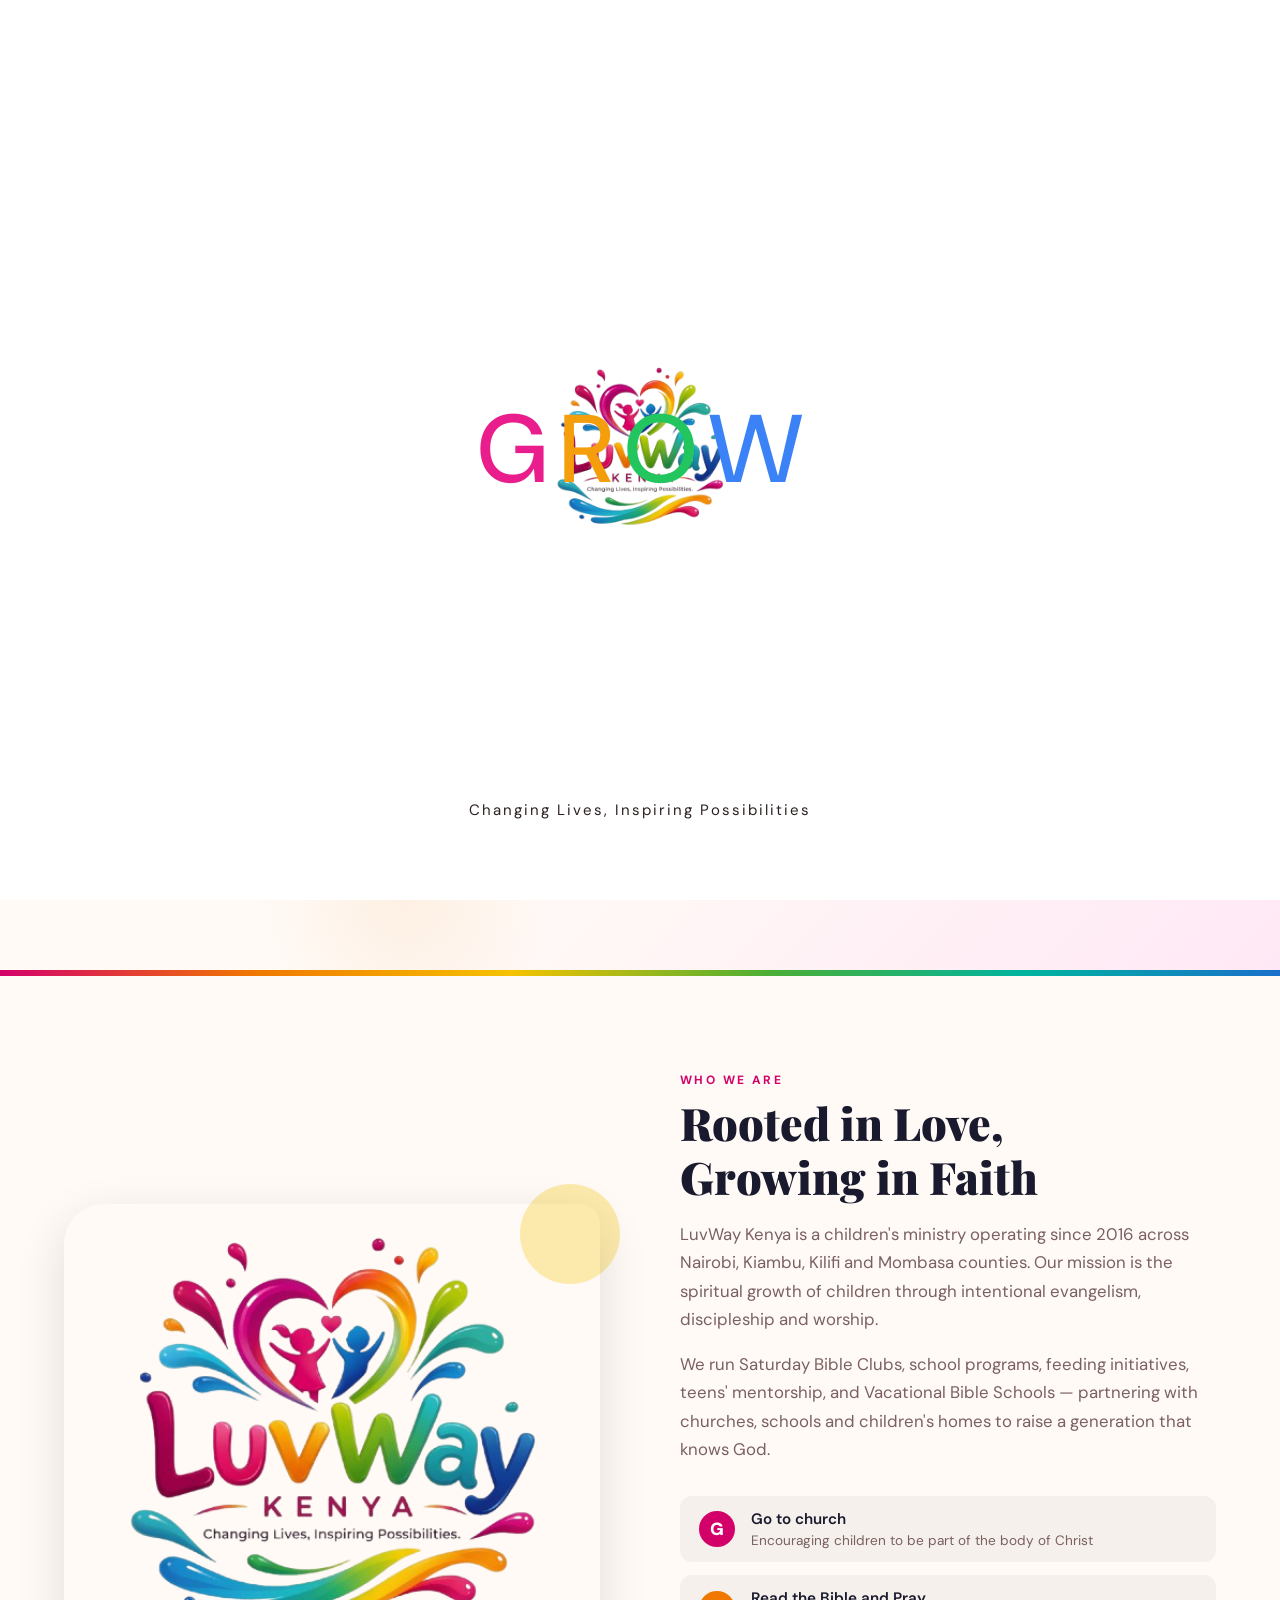
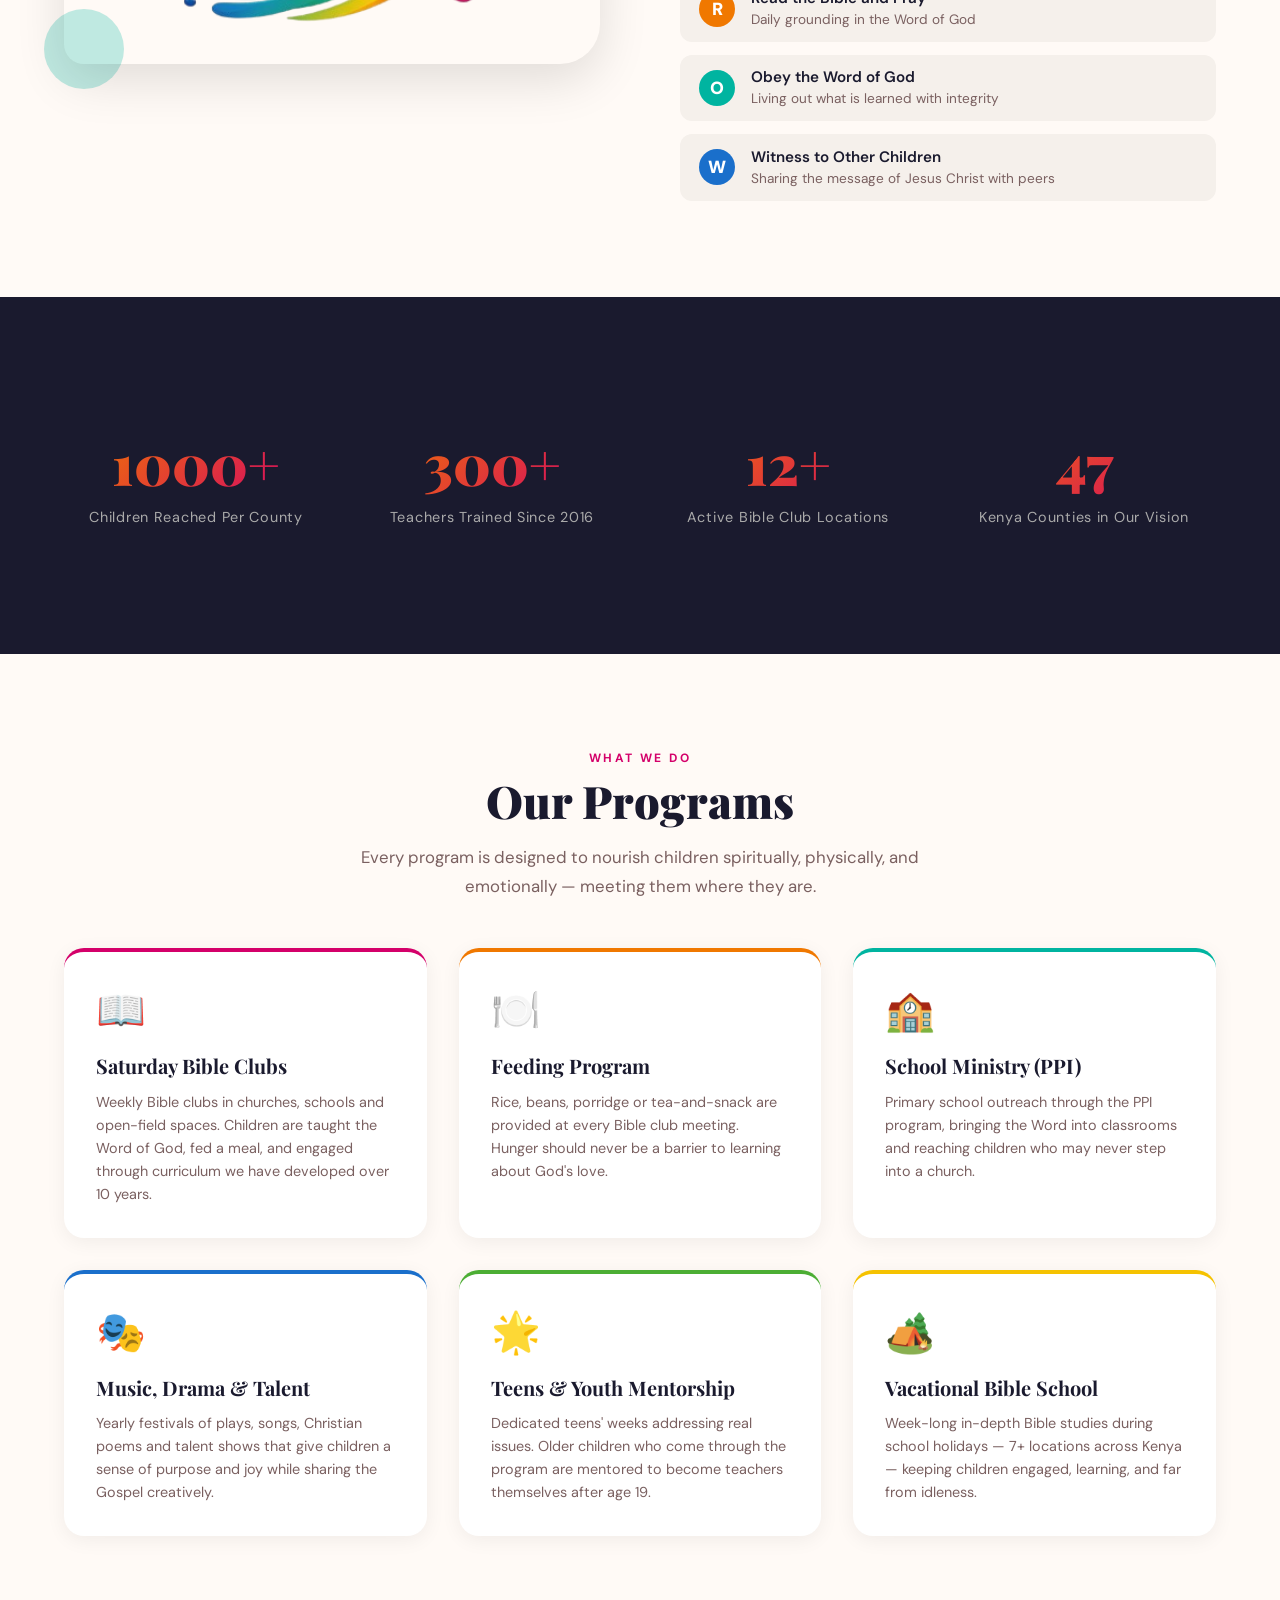
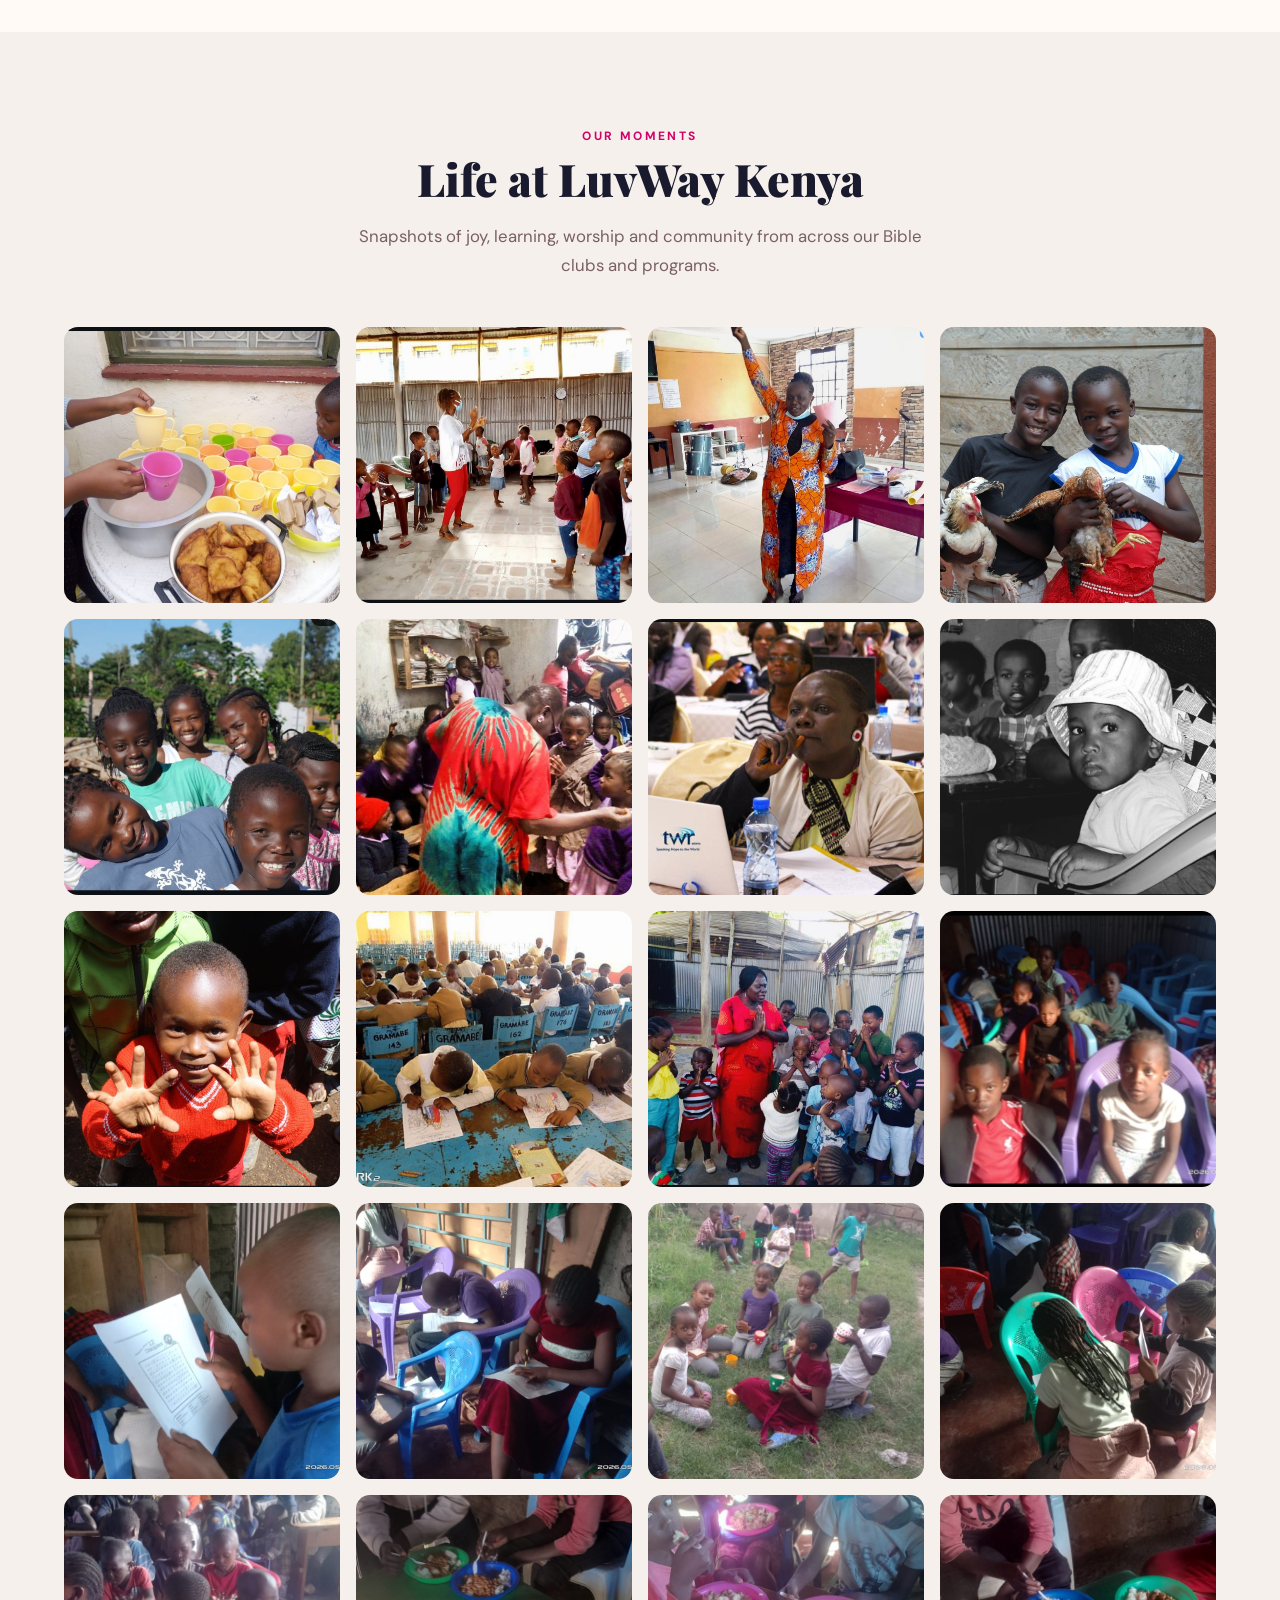
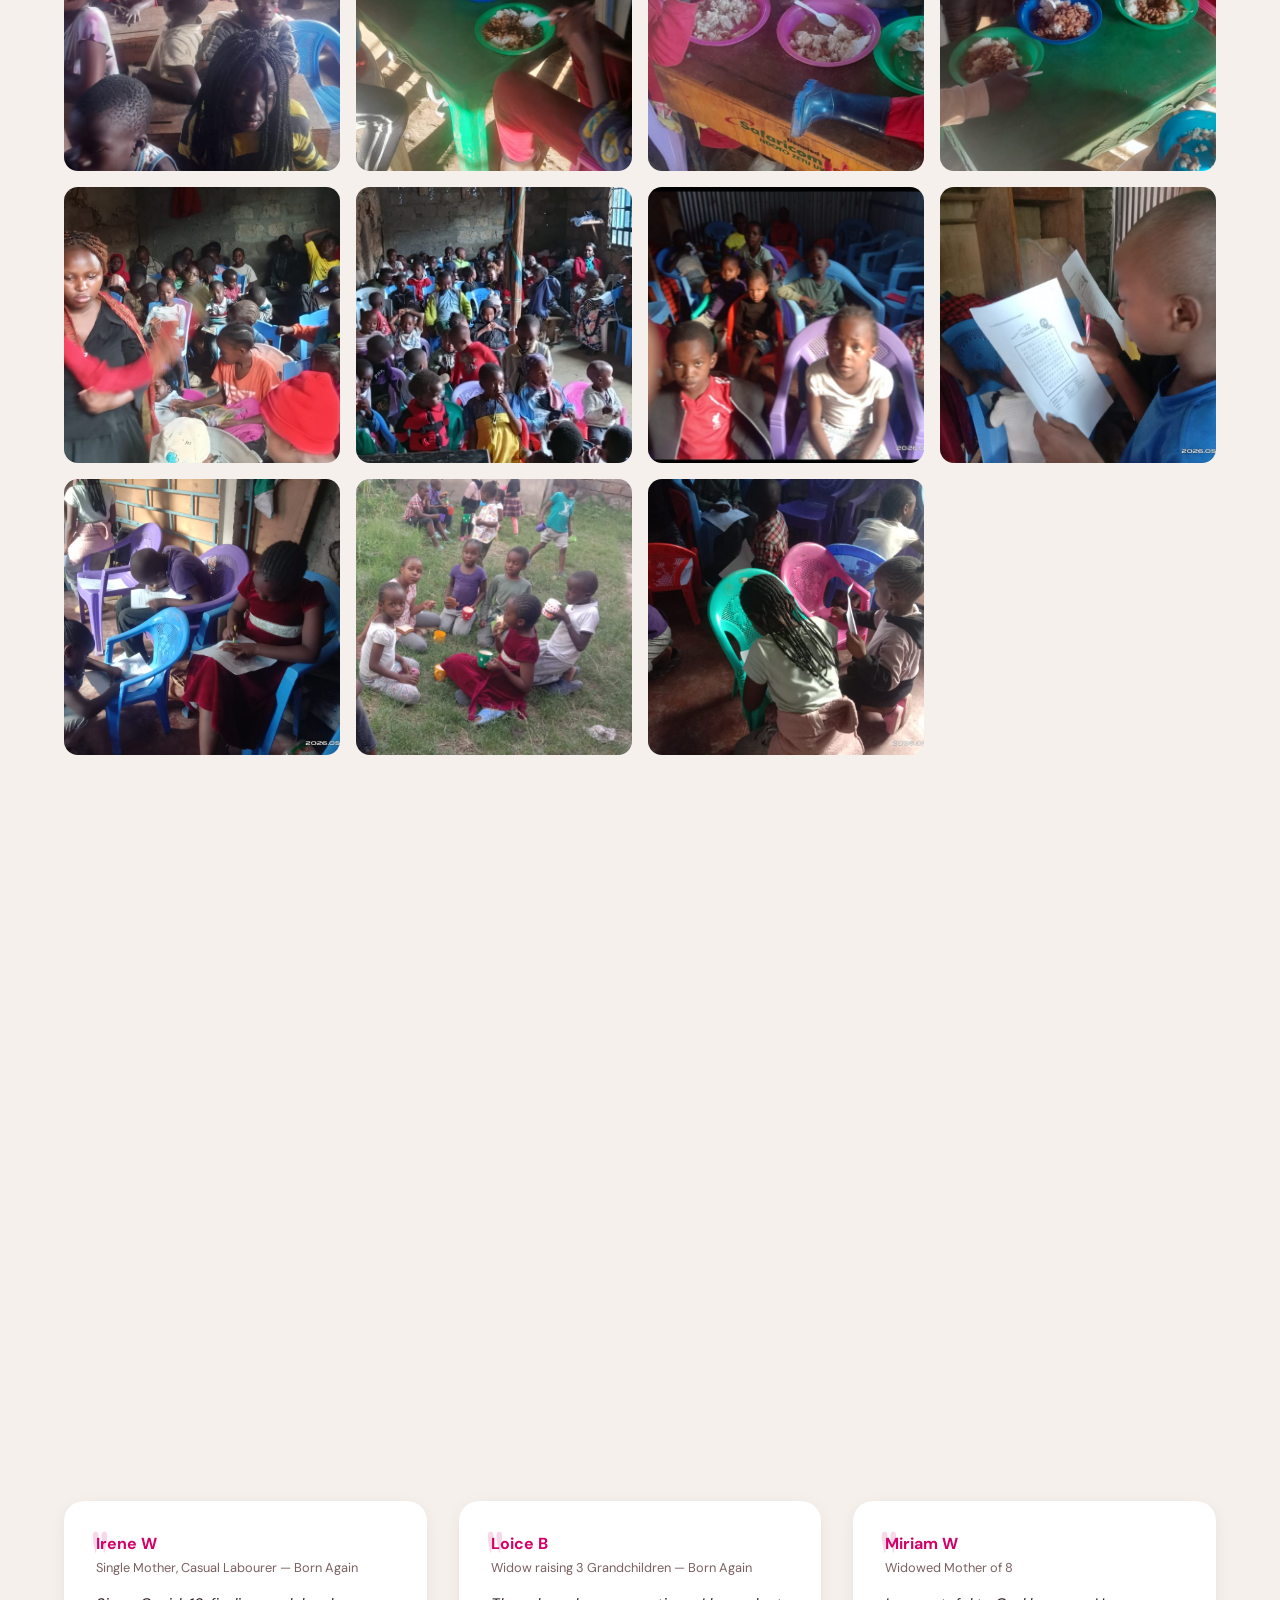
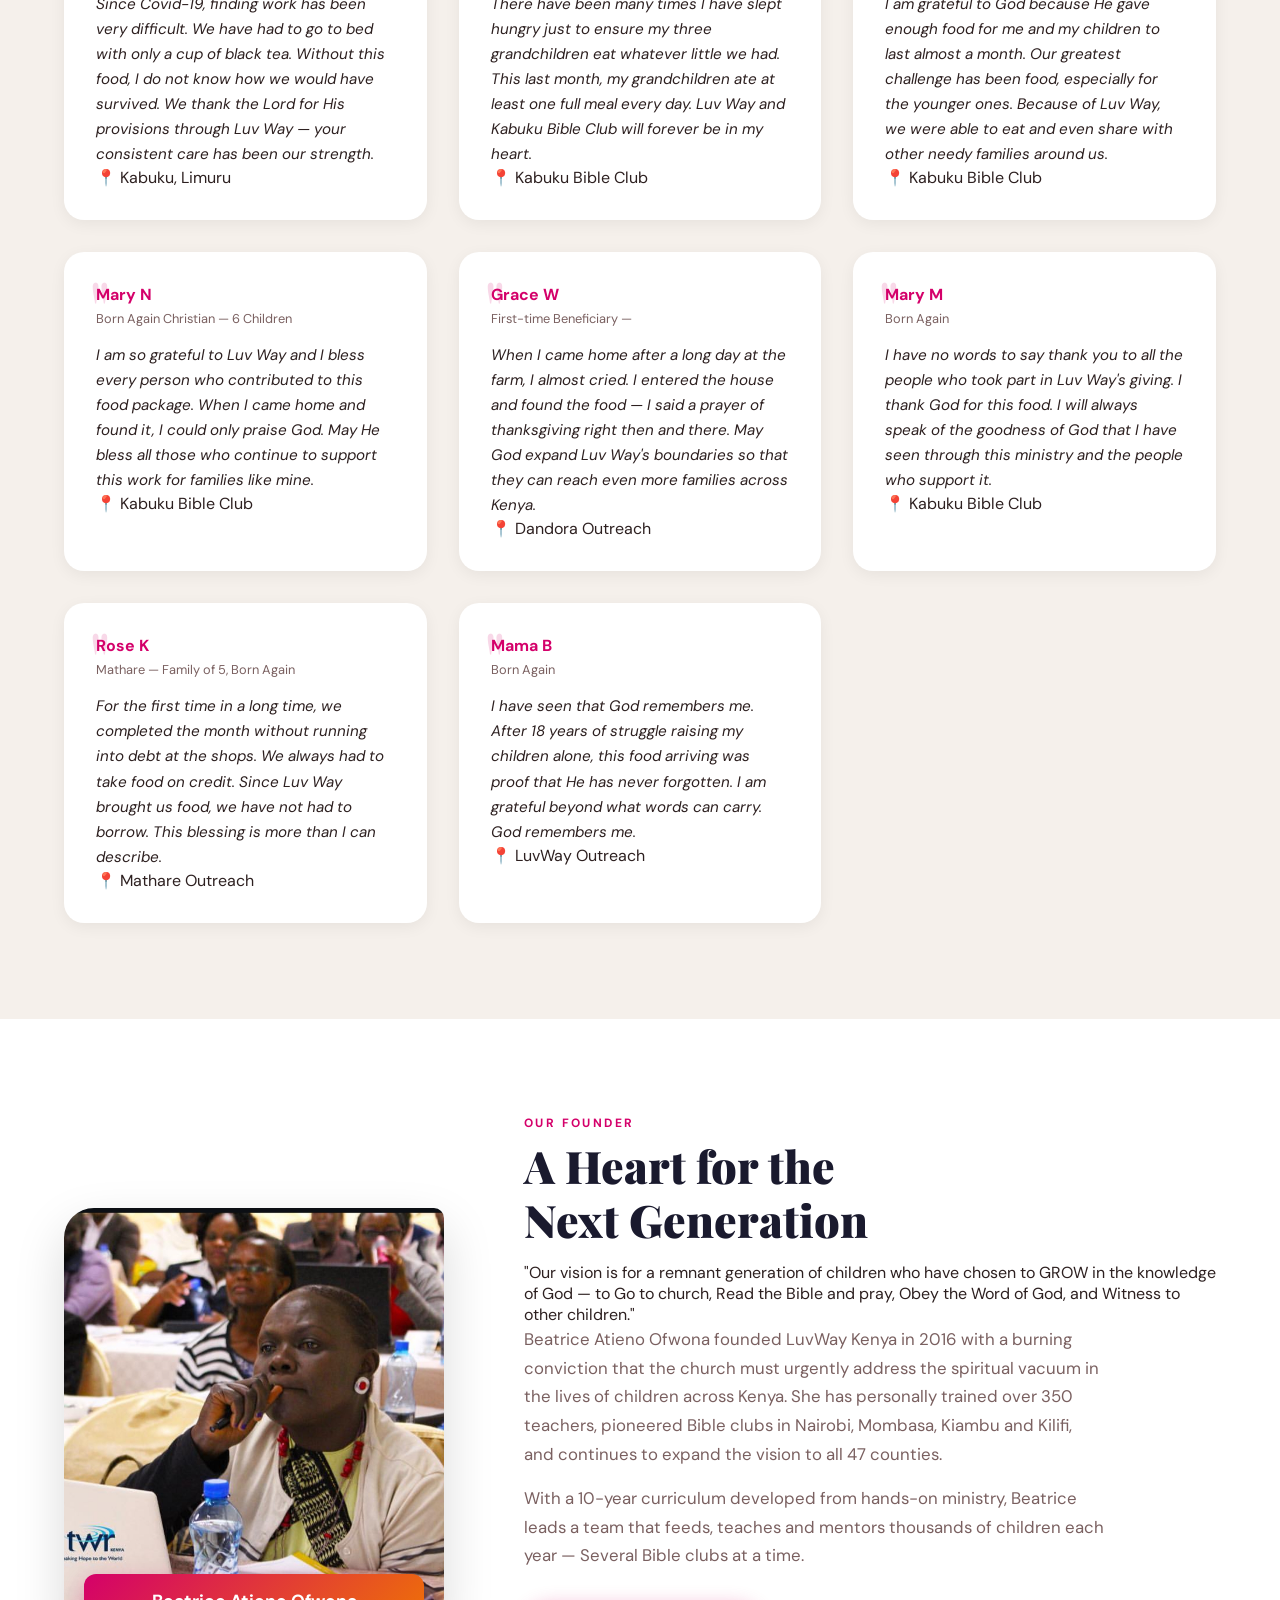
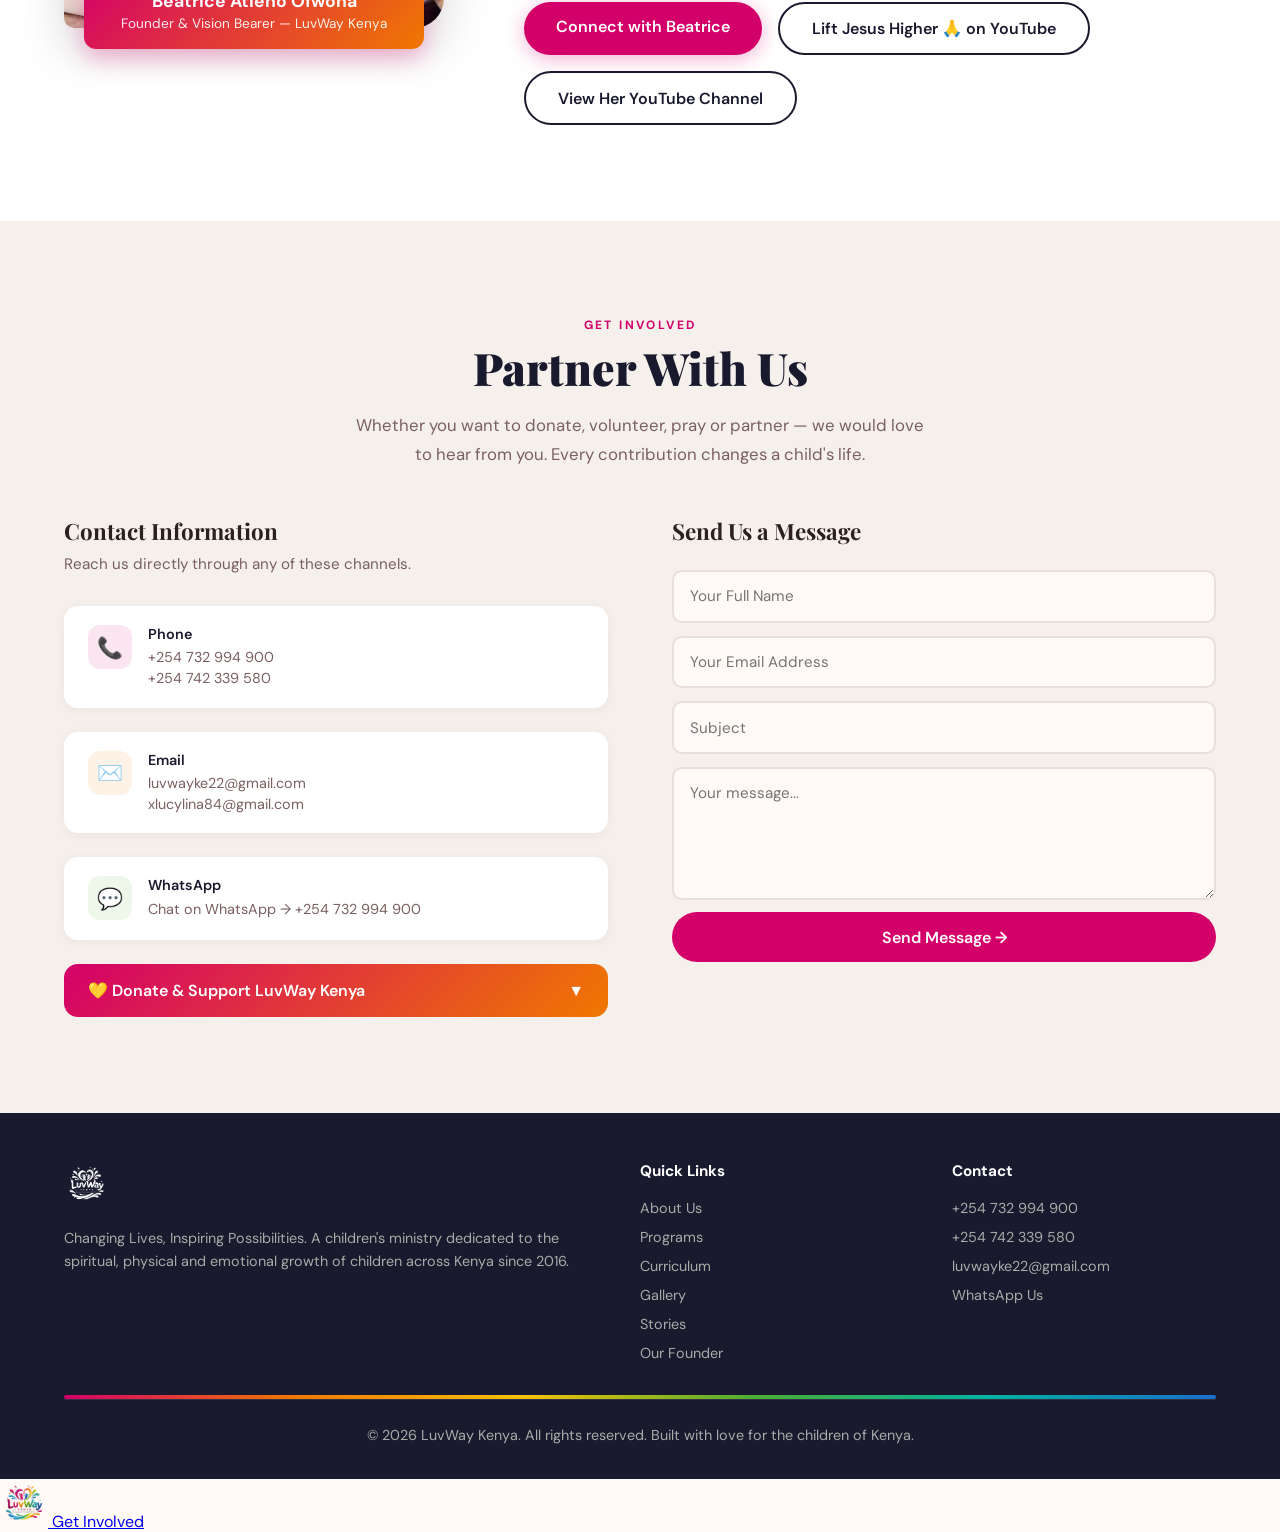
==== index.html @ d9ea0295 "finilizing trstimanial names and  removing secong name for abriviation" ====
<!DOCTYPE html>
<html lang="en">

<head>
    <meta charset="UTF-8">
    <meta name="viewport" content="width=device-width, initial-scale=1.0">
    <title>LuvWay Kenya – Changing Lives, Inspiring Possibilities</title>
    <link rel="preconnect" href="https://fonts.googleapis.com">
    <link href="https://fonts.googleapis.com/css2?family=Playfair+Display:wght@700;900&family=DM+Sans:wght@300;400;500;600&display=swap" rel="stylesheet">
    <link rel="stylesheet" href="styles.css">
    <link rel="icon" type="image/x-icon" href="assets/images/favicon.ico">
</head>

<body>

    <!-- INTRO SCREEN -->
    <div id="intro-screen" style="
        position: fixed;
        top: 0; left: 0;
        width: 100%; height: 100%;
        background: #fff;
        display: flex;
        flex-direction: column;
        align-items: center;
        justify-content: center;
        z-index: 9999;
        transition: opacity 0.8s ease;
    ">
        <div id="logo-wrap" style="opacity:0; transform:scale(0.4); transition: opacity 0.9s ease, transform 0.9s cubic-bezier(0.34,1.56,0.64,1);">
            <img src="assets/images/luvway_logo.png" width="220" alt="LuvWay Kenya">
        </div>

        <div id="grow-wrap" style="position:absolute; display:flex; gap:12px; opacity:0;">
            <span id="lG" class="g-letter" style="color:#e91e8c;">G</span>
            <span id="lR" class="g-letter" style="color:#f59e0b;">R</span>
            <span id="lO" class="g-letter" style="color:#22c55e;">O</span>
            <span id="lW" class="g-letter" style="color:#3b82f6;">W</span>
        </div>

        <div id="intro-tagline" style="position:absolute; bottom:80px; font-size:15px; letter-spacing:2px; opacity:0; transition: opacity 0.8s ease;">
            Changing Lives, Inspiring Possibilities
        </div>
    </div>


    <!-- NAV -->
    <nav>
        <div class="nav-logo">
            <img src="assets/images/luvway_logo.png" alt="LuvWay Kenya">
        </div>

        <button class="hamburger" id="hamburger" aria-label="Toggle navigation" aria-expanded="false">
            <span></span>
            <span></span>
            <span></span>
        </button>

        <ul class="nav-links" id="nav-links">
            <li><a href="#about">About</a></li>
            <li><a href="#programs">Programs</a></li>
            <li><a href="curriculum.html">Curriculum</a></li>
            <li><a href="#gallery">Gallery</a></li>
            <li><a href="#testimonials">Stories</a></li>
            <li><a href="#founder">Founder</a></li>
            <li><a href="get-involved.html" class="nav-cta">Get Involved</a></li>
        </ul>
    </nav>


    <!-- HERO -->
    <section class="hero" id="home">
        <div class="hero-text fade-up">
            <p class="hero-eyebrow">LuvWay Kenya</p>
            <h1 class="hero-title">Changing Lives,<br><span>Inspiring</span><br>Possibilities.</h1>
            <p class="hero-sub">We pour into the lives of children across Kenya through intentional evangelism, discipleship, worship, feeding programs, and mentorship — so they may pour out into the world.</p>
            <div class="hero-buttons">
                <a href="#contact" class="btn-primary">Donate via WhatsApp</a>
                <a href="#about" class="btn-secondary">Our Story</a>
            </div>
        </div>
        <div class="hero-image fade-up">
            <img src="assets/images/gallery_5.jpg" alt="Children at LuvWay Kenya">
            <div class="hero-badge">
                <span>1000+</span> Children Reached<br>Across Kenya
            </div>
        </div>
    </section>

    <div class="rainbow-strip"></div>


    <!-- ABOUT -->
    <section id="about">
        <div class="about-grid">
            <div class="about-image-wrap fade-up">
                <img src="assets/images/luvway_logo.png" alt="LuvWay Children">
                <div class="about-accent"></div>
                <div class="about-accent2"></div>
            </div>
            <div class="fade-up">
                <p class="section-tag">Who We Are</p>
                <h2 class="section-title">Rooted in Love,<br>Growing in Faith</h2>
                <p class="section-sub">LuvWay Kenya is a children's ministry operating since 2016 across Nairobi, Kiambu, Kilifi and Mombasa counties. Our mission is the spiritual growth of children through intentional evangelism, discipleship and worship.</p>
                <p class="section-sub" style="margin-top:1rem">We run Saturday Bible Clubs, school programs, feeding initiatives, teens' mentorship, and Vacational Bible Schools — partnering with churches, schools and children's homes to raise a generation that knows God.</p>
                <div class="grow-list">
                    <div class="grow-item">
                        <div class="grow-letter g-g">G</div>
                        <div>
                            <p>Go to church</p>
                            <span>Encouraging children to be part of the body of Christ</span>
                        </div>
                    </div>
                    <div class="grow-item">
                        <div class="grow-letter g-r">R</div>
                        <div>
                            <p>Read the Bible and Pray</p>
                            <span>Daily grounding in the Word of God</span>
                        </div>
                    </div>
                    <div class="grow-item">
                        <div class="grow-letter g-o">O</div>
                        <div>
                            <p>Obey the Word of God</p>
                            <span>Living out what is learned with integrity</span>
                        </div>
                    </div>
                    <div class="grow-item">
                        <div class="grow-letter g-w">W</div>
                        <div>
                            <p>Witness to Other Children</p>
                            <span>Sharing the message of Jesus Christ with peers</span>
                        </div>
                    </div>
                </div>
            </div>
        </div>
    </section>


    <!-- STATS -->
    <section class="stats-section">
        <div class="stats-grid">
            <div class="stat-item fade-up">
                <div class="stat-number">1000+</div>
                <div class="stat-label">Children Reached Per County</div>
            </div>
            <div class="stat-item fade-up">
                <div class="stat-number">300+</div>
                <div class="stat-label">Teachers Trained Since 2016</div>
            </div>
            <div class="stat-item fade-up">
                <div class="stat-number">12+</div>
                <div class="stat-label">Active Bible Club Locations</div>
            </div>
            <div class="stat-item fade-up">
                <div class="stat-number">47</div>
                <div class="stat-label">Kenya Counties in Our Vision</div>
            </div>
        </div>
    </section>


    <!-- PROGRAMS -->
    <section id="programs">
        <div style="text-align:center; margin-bottom:1rem;" class="fade-up">
            <p class="section-tag">What We Do</p>
            <h2 class="section-title">Our Programs</h2>
            <p class="section-sub" style="margin:0 auto">Every program is designed to nourish children spiritually, physically, and emotionally — meeting them where they are.</p>
        </div>
        <div class="programs-grid">
            <div class="program-card fade-up">
                <div class="program-icon">📖</div>
                <h3>Saturday Bible Clubs</h3>
                <p>Weekly Bible clubs in churches, schools and open-field spaces. Children are taught the Word of God, fed a meal, and engaged through curriculum we have developed over 10 years.</p>
            </div>
            <div class="program-card fade-up">
                <div class="program-icon">🍽️</div>
                <h3>Feeding Program</h3>
                <p>Rice, beans, porridge or tea-and-snack are provided at every Bible club meeting. Hunger should never be a barrier to learning about God's love.</p>
            </div>
            <div class="program-card fade-up">
                <div class="program-icon">🏫</div>
                <h3>School Ministry (PPI)</h3>
                <p>Primary school outreach through the PPI program, bringing the Word into classrooms and reaching children who may never step into a church.</p>
            </div>
            <div class="program-card fade-up">
                <div class="program-icon">🎭</div>
                <h3>Music, Drama & Talent</h3>
                <p>Yearly festivals of plays, songs, Christian poems and talent shows that give children a sense of purpose and joy while sharing the Gospel creatively.</p>
            </div>
            <div class="program-card fade-up">
                <div class="program-icon">🌟</div>
                <h3>Teens & Youth Mentorship</h3>
                <p>Dedicated teens' weeks addressing real issues. Older children who come through the program are mentored to become teachers themselves after age 19.</p>
            </div>
            <div class="program-card fade-up">
                <div class="program-icon">🏕️</div>
                <h3>Vacational Bible School</h3>
                <p>Week-long in-depth Bible studies during school holidays — 7+ locations across Kenya — keeping children engaged, learning, and far from idleness.</p>
            </div>
        </div>
    </section>


    <!-- GALLERY -->
    <section id="gallery" style="background:var(--light-gray);">
        <div class="gallery-header fade-up">
            <p class="section-tag">Our Moments</p>
            <h2 class="section-title">Life at LuvWay Kenya</h2>
            <p class="section-sub" style="margin:0 auto">Snapshots of joy, learning, worship and community from across our Bible clubs and programs.</p>
        </div>
        <div class="gallery-grid">
            <div class="gallery-item" onclick="openLightbox(0)"><img src="assets/images/gallery_1.jpg" alt="LuvWay Activity" loading="lazy">
                <div class="gallery-overlay"></div>
            </div>
            <div class="gallery-item" onclick="openLightbox(1)"><img src="assets/images/gallery_2.jpg" alt="LuvWay Activity" loading="lazy">
                <div class="gallery-overlay"></div>
            </div>
            <div class="gallery-item" onclick="openLightbox(2)"><img src="assets/images/gallery_3.jpg" alt="LuvWay Activity" loading="lazy">
                <div class="gallery-overlay"></div>
            </div>
            <div class="gallery-item" onclick="openLightbox(3)"><img src="assets/images/gallery_4.jpg" alt="LuvWay Activity" loading="lazy">
                <div class="gallery-overlay"></div>
            </div>
            <div class="gallery-item" onclick="openLightbox(4)"><img src="assets/images/gallery_5.jpg" alt="LuvWay Children" loading="lazy">
                <div class="gallery-overlay"></div>
            </div>
            <div class="gallery-item" onclick="openLightbox(5)"><img src="assets/images/gallery_6.jpg" alt="LuvWay Children" loading="lazy">
                <div class="gallery-overlay"></div>
            </div>
            <div class="gallery-item" onclick="openLightbox(6)"><img src="assets/images/gallery_7.jpg" alt="LuvWay Activity" loading="lazy">
                <div class="gallery-overlay"></div>
            </div>
            <div class="gallery-item" onclick="openLightbox(7)"><img src="assets/images/gallery_8.jpg" alt="LuvWay Activity" loading="lazy">
                <div class="gallery-overlay"></div>
            </div>
            <div class="gallery-item" onclick="openLightbox(8)"><img src="assets/images/gallery_9.jpg" alt="LuvWay Children" loading="lazy">
                <div class="gallery-overlay"></div>
            </div>
            <div class="gallery-item" onclick="openLightbox(9)"><img src="assets/images/gallery_10.jpg" alt="LuvWay Children" loading="lazy">
                <div class="gallery-overlay"></div>
            </div>
            <div class="gallery-item" onclick="openLightbox(10)"><img src="assets/images/gallery_11.jpg" alt="LuvWay Children" loading="lazy">
                <div class="gallery-overlay"></div>
            </div>
            <div class="gallery-item" onclick="openLightbox(11)"><img src="assets/images/activities_12.jpg" alt="LuvWay Activities" loading="lazy">
                <div class="gallery-overlay"></div>
            </div>
            <div class="gallery-item" onclick="openLightbox(12)"><img src="assets/images/activities_13.jpg" alt="LuvWay Activities" loading="lazy">
                <div class="gallery-overlay"></div>
            </div>
            <div class="gallery-item" onclick="openLightbox(13)"><img src="assets/images/activities_14.jpg" alt="LuvWay Activities" loading="lazy">
                <div class="gallery-overlay"></div>
            </div>
            <div class="gallery-item" onclick="openLightbox(14)"><img src="assets/images/activities_15.jpg" alt="LuvWay Activities" loading="lazy">
                <div class="gallery-overlay"></div>
            </div>
            <div class="gallery-item" onclick="openLightbox(15)"><img src="assets/images/activities_16.jpg" alt="LuvWay Activities" loading="lazy">
                <div class="gallery-overlay"></div>
            </div>
            <div class="gallery-item" onclick="openLightbox(16)"><img src="assets/images/activities_17.jpg" alt="LuvWay Activities" loading="lazy">
                <div class="gallery-overlay"></div>
            </div>
            <div class="gallery-item" onclick="openLightbox(17)"><img src="assets/images/activities_18.jpg" alt="LuvWay Activities" loading="lazy">
                <div class="gallery-overlay"></div>
            </div>
            <div class="gallery-item" onclick="openLightbox(18)"><img src="assets/images/activities_19.jpg" alt="LuvWay Activities" loading="lazy">
                <div class="gallery-overlay"></div>
            </div>
            <div class="gallery-item" onclick="openLightbox(19)"><img src="assets/images/activities_20.jpg" alt="LuvWay Activities" loading="lazy">
                <div class="gallery-overlay"></div>
            </div>
            <div class="gallery-item" onclick="openLightbox(20)"><img src="assets/images/activities_21.jpg" alt="LuvWay Activities" loading="lazy">
                <div class="gallery-overlay"></div>
            </div>
            <div class="gallery-item" onclick="openLightbox(21)"><img src="assets/images/activities_22.jpg" alt="LuvWay Activities" loading="lazy">
                <div class="gallery-overlay"></div>
            </div>
            <div class="gallery-item" onclick="openLightbox(22)"><img src="assets/images/activities_23.jpg" alt="LuvWay Activities" loading="lazy">
                <div class="gallery-overlay"></div>
            </div>
            <div class="gallery-item" onclick="openLightbox(23)"><img src="assets/images/activities_24.jpg" alt="LuvWay Activities" loading="lazy">
                <div class="gallery-overlay"></div>
            </div>
            <div class="gallery-item" onclick="openLightbox(24)"><img src="assets/images/activities_25.jpg" alt="LuvWay Activities" loading="lazy">
                <div class="gallery-overlay"></div>
            </div>
            <div class="gallery-item" onclick="openLightbox(25)"><img src="assets/images/activities_26.jpg" alt="LuvWay Activities" loading="lazy">
                <div class="gallery-overlay"></div>
            </div>
            <div class="gallery-item" onclick="openLightbox(26)"><img src="assets/images/activities_27.jpg" alt="LuvWay Activities" loading="lazy">
                <div class="gallery-overlay"></div>
            </div>
        </div>
    </section>


    <!-- LIGHTBOX -->
    <div class="lightbox" id="lightbox">
        <span class="lightbox-close" onclick="closeLightbox()">×</span>
        <button class="lightbox-nav" id="lb-prev" onclick="lbNav(-1)">‹</button>
        <img id="lb-img" src="" alt="">
        <button class="lightbox-nav" id="lb-next" onclick="lbNav(1)">›</button>
    </div>


    <!-- TESTIMONIALS -->
    <section id="testimonials" class="testimonials-section">
        <div class="testimonials-header fade-up">
            <p class="section-tag">Real Stories</p>
            <h2 class="section-title">Lives Being Changed</h2>
            <p class="section-sub">These are real words from real families across Nairobi — mothers, grandmothers, volunteers and children — whose lives have been touched through LuvWay Kenya's Bible Clubs, feeding programs and outreach.</p>
        </div>
        <div class="testimonials-grid">

            <div class="testimonial-card fade-up">
                <p class="t-child-name">Anna N</p>
                <p class="t-grade">Family of 8 children —</p>
                <p class="t-quote">I am moved to tears when I think of how Luv Way has been good to me and to my family. The food was truly the best demonstration of how much this ministry cares. It has meant everything to us.</p>
                <span class="t-location">📍 Kabuku Bible Club</span>
            </div>

            <div class="testimonial-card fade-up">
                <p class="t-child-name">Esther M</p>
                <p class="t-grade">Single Mother — Born Again,</p>
                <p class="t-quote">The food was a miracle, and I cannot express the joy I felt when it was brought to my home. You brought us the very best. May God bless all the families behind this giving, and may He bless Luv Way abundantly.</p>
                <span class="t-location">📍 Kabuku Bible Club</span>
            </div>

            <div class="testimonial-card fade-up">
                <p class="t-child-name">Jane K</p>
                <p class="t-grade">Recently Widowed — 4 Children</p>
                <p class="t-quote">I have no words to express my gratitude for the food God provided through Luv Way. This was a confirmation of God's goodness at our lowest moment. God bless all those who gave and who continue to give.</p>
                <span class="t-location">📍 Kabuku Bible Club</span>
            </div>

            <div class="testimonial-card fade-up">
                <p class="t-child-name">Irene W</p>
                <p class="t-grade">Single Mother, Casual Labourer — Born Again</p>
                <p class="t-quote">Since Covid-19, finding work has been very difficult. We have had to go to bed with only a cup of black tea. Without this food, I do not know how we would have survived. We thank the Lord for His provisions through Luv Way — your consistent
                    care has been our strength.</p>
                <span class="t-location">📍 Kabuku, Limuru</span>
            </div>

            <div class="testimonial-card fade-up">
                <p class="t-child-name">Loice B</p>
                <p class="t-grade">Widow raising 3 Grandchildren — Born Again</p>
                <p class="t-quote">There have been many times I have slept hungry just to ensure my three grandchildren eat whatever little we had. This last month, my grandchildren ate at least one full meal every day. Luv Way and Kabuku Bible Club will forever be in my
                    heart.
                </p>
                <span class="t-location">📍 Kabuku Bible Club</span>
            </div>

            <div class="testimonial-card fade-up">
                <p class="t-child-name">Miriam W</p>
                <p class="t-grade">Widowed Mother of 8 </p>
                <p class="t-quote">I am grateful to God because He gave enough food for me and my children to last almost a month. Our greatest challenge has been food, especially for the younger ones. Because of Luv Way, we were able to eat and even share with other needy
                    families around us.</p>
                <span class="t-location">📍 Kabuku Bible Club</span>
            </div>

            <div class="testimonial-card fade-up">
                <p class="t-child-name">Mary N</p>
                <p class="t-grade">Born Again Christian — 6 Children</p>
                <p class="t-quote">I am so grateful to Luv Way and I bless every person who contributed to this food package. When I came home and found it, I could only praise God. May He bless all those who continue to support this work for families like mine.</p>
                <span class="t-location">📍 Kabuku Bible Club</span>
            </div>

            <div class="testimonial-card fade-up">
                <p class="t-child-name">Grace W</p>
                <p class="t-grade">First-time Beneficiary — </p>
                <p class="t-quote">When I came home after a long day at the farm, I almost cried. I entered the house and found the food — I said a prayer of thanksgiving right then and there. May God expand Luv Way's boundaries so that they can reach even more families
                    across Kenya.</p>
                <span class="t-location">📍 Dandora Outreach</span>
            </div>

            <!-- <div class="testimonial-card fade-up">
                <p class="t-child-name">Rachel Thoni Kamee</p>
                <p class="t-grade">Kabuku Bible Club Volunteer — Born Again</p>
                <p class="t-quote">We are very grateful — this food helped us feed our family for weeks, and we were also able to share with other needy families who came to us in their time of need. We thank God for Luv Way and the Kabuku Bible Club family.</p>
                <span class="t-location">📍 Kabuku Bible Club</span>
            </div> -->

            <div class="testimonial-card fade-up">
                <p class="t-child-name">Mary M</p>
                <p class="t-grade">Born Again </p>
                <p class="t-quote">I have no words to say thank you to all the people who took part in Luv Way's giving. I thank God for this food. I will always speak of the goodness of God that I have seen through this ministry and the people who support it.</p>
                <span class="t-location">📍 Kabuku Bible Club</span>
            </div>

            <div class="testimonial-card fade-up">
                <p class="t-child-name">Rose K</p>
                <p class="t-grade">Mathare — Family of 5, Born Again</p>
                <p class="t-quote">For the first time in a long time, we completed the month without running into debt at the shops. We always had to take food on credit. Since Luv Way brought us food, we have not had to borrow. This blessing is more than I can describe.</p>
                <span class="t-location">📍 Mathare Outreach</span>
            </div>

            <div class="testimonial-card fade-up">
                <p class="t-child-name">Mama B</p>
                <p class="t-grade">Born Again </p>
                <p class="t-quote">I have seen that God remembers me. After 18 years of struggle raising my children alone, this food arriving was proof that He has never forgotten. I am grateful beyond what words can carry. God remembers me.</p>
                <span class="t-location">📍 LuvWay Outreach</span>
            </div>

        </div>
    </section>


    <!-- FOUNDER -->
    <section id="founder" class="founder-section">
        <div class="founder-grid">
            <div class="founder-photo fade-up">
                <img src="assets/images/beatrice_founder.jpg" alt="Beatrice Atieno Ofwona — Founder, LuvWay Kenya">
                <div class="founder-ribbon">
                    <strong>Beatrice Atieno Ofwona</strong>
                    <span>Founder & Vision Bearer — LuvWay Kenya</span>
                </div>
            </div>
            <div class="fade-up">
                <p class="section-tag">Our Founder</p>
                <h2 class="section-title">A Heart for the<br>Next Generation</h2>
                <blockquote>"Our vision is for a remnant generation of children who have chosen to GROW in the knowledge of God — to Go to church, Read the Bible and pray, Obey the Word of God, and Witness to other children."</blockquote>
                <p class="section-sub">Beatrice Atieno Ofwona founded LuvWay Kenya in 2016 with a burning conviction that the church must urgently address the spiritual vacuum in the lives of children across Kenya. She has personally trained over 350 teachers, pioneered Bible
                    clubs in Nairobi, Mombasa, Kiambu and Kilifi, and continues to expand the vision to all 47 counties.</p>
                <p class="section-sub" style="margin-top:1rem">With a 10-year curriculum developed from hands-on ministry, Beatrice leads a team that feeds, teaches and mentors thousands of children each year — Several Bible clubs at a time.</p>
                <div style="margin-top:2rem; display:flex; gap:1rem; flex-wrap:wrap;">
                    <a href="https://wa.me/254732994900" target="_blank" class="btn-primary">Connect with Beatrice</a>
                    <a href="https://www.youtube.com/live/EkNqCC9akxE?si=-QWmjBVpzEMojJdU" target="_blank" class="btn-secondary">Lift Jesus Higher 🙏 on YouTube</a>
                </div>
                <div style="margin-top:1rem; display:flex; gap:1rem; flex-wrap:wrap;">
                    <a href="https://www.youtube.com/@Neema-w7t" target="_blank" class="btn-secondary">View Her YouTube Channel</a>
                </div>
            </div>
        </div>
    </section>


    <!-- CONTACT -->
    <section id="contact" class="contact-section">
        <div class="fade-up" style="text-align:center; margin-bottom:3rem;">
            <p class="section-tag">Get Involved</p>
            <h2 class="section-title">Partner With Us</h2>
            <p class="section-sub" style="margin:0 auto">Whether you want to donate, volunteer, pray or partner — we would love to hear from you. Every contribution changes a child's life.</p>
        </div>
        <div class="contact-grid">
            <div class="fade-up">
                <h3 style="font-family:'Playfair Display',serif; font-size:1.4rem; margin-bottom:0.5rem;">Contact Information</h3>
                <p style="color:var(--text-muted); font-size:0.95rem; margin-bottom:1rem;">Reach us directly through any of these channels.</p>
                <div class="contact-info">
                    <div class="contact-item">
                        <div class="contact-icon ci-phone">📞</div>
                        <div>
                            <h4>Phone</h4>
                            <a href="tel:+254732994900">+254 732 994 900</a><br>
                            <a href="tel:+254742339580">+254 742 339 580</a>
                        </div>
                    </div>
                    <div class="contact-item">
                        <div class="contact-icon ci-email">✉️</div>
                        <div>
                            <h4>Email</h4>
                            <a href="mailto:luvwayke22@gmail.com">luvwayke22@gmail.com</a><br>
                            <a href="mailto:xlucylina84@gmail.com">xlucylina84@gmail.com</a>
                        </div>
                    </div>
                    <div class="contact-item">
                        <div class="contact-icon ci-wa">💬</div>
                        <div>
                            <h4>WhatsApp</h4>
                            <a href="https://wa.me/254732994900" target="_blank">Chat on WhatsApp → +254 732 994 900</a>
                        </div>
                    </div>
                </div>

                <div class="contact-panel-wrapper" style="margin-top:1.5rem;">
                    <button class="contact-panel-toggle" onclick="togglePanel(this)">
                        <span>💛 Donate & Support LuvWay Kenya</span>
                        <span class="toggle-arrow">▼</span>
                    </button>
                    <div class="contact-panel">
                        <div class="contact-panel-inner">
                            <div class="donate-card">
                                <h3>Support via WhatsApp</h3>
                                <p>Send us a message on WhatsApp to discuss how you can donate, sponsor a child, or support a Bible Club. All amounts make a difference.</p>
                                <a href="https://wa.me/254732994900?text=Hello%2C%20I%20would%20like%20to%20support%20LuvWay%20Kenya!" target="_blank" class="donate-wa-btn">
                                    <span>💬</span> Chat to Donate
                                </a>
                            </div>
                            <div style="padding:1rem; background:var(--light-gray); border-radius:10px;">
                                <h4 style="margin-bottom:0.5rem; font-size:0.95rem;">What your support covers:</h4>
                                <ul style="list-style:none; display:flex; flex-direction:column; gap:0.4rem;">
                                    <li style="font-size:0.88rem; color:var(--text-muted);">📚 Curriculum materials for Bible clubs</li>
                                    <li style="font-size:0.88rem; color:var(--text-muted);">🍲 Feeding programs (rice & beans per session)</li>
                                    <li style="font-size:0.88rem; color:var(--text-muted);">👩‍🏫 Teacher stipends & volunteer support</li>
                                    <li style="font-size:0.88rem; color:var(--text-muted);">🎉 Yearly events: VBS, talent shows, Fun Day</li>
                                    <li style="font-size:0.88rem; color:var(--text-muted);">🩹 Sanitary pads for girls in the program</li>
                                </ul>
                            </div>
                        </div>
                    </div>
                </div>
            </div>

            <div class="fade-up">
                <h3 style="font-family:'Playfair Display',serif; font-size:1.4rem; margin-bottom:1.5rem;">Send Us a Message</h3>
                <div class="contact-form">
                    <input type="text" placeholder="Your Full Name">
                    <input type="email" placeholder="Your Email Address">
                    <input type="text" placeholder="Subject">
                    <textarea rows="5" placeholder="Your message..."></textarea>
                    <button onclick="handleFormSubmit(event)">Send Message →</button>
                </div>
            </div>
        </div>
    </section>


    <!-- FOOTER -->
    <footer>
        <div class="footer-grid">
            <div>
                <img src="assets/images/luvway_logo.png" alt="LuvWay Kenya">
                <p>Changing Lives, Inspiring Possibilities. A children's ministry dedicated to the spiritual, physical and emotional growth of children across Kenya since 2016.</p>
            </div>
            <div>
                <h4>Quick Links</h4>
                <ul>
                    <li><a href="#about">About Us</a></li>
                    <li><a href="#programs">Programs</a></li>
                    <li><a href="curriculum.html">Curriculum</a></li>
                    <li><a href="#gallery">Gallery</a></li>
                    <li><a href="#testimonials">Stories</a></li>
                    <li><a href="#founder">Our Founder</a></li>
                </ul>
            </div>
            <div>
                <h4>Contact</h4>
                <ul>
                    <li><a href="tel:+254732994900">+254 732 994 900</a></li>
                    <li><a href="tel:+254742339580">+254 742 339 580</a></li>
                    <li><a href="mailto:luvwayke22@gmail.com">luvwayke22@gmail.com</a></li>
                    <li><a href="https://wa.me/254732994900" target="_blank">WhatsApp Us</a></li>
                </ul>
            </div>
        </div>
        <div class="footer-rainbow"></div>
        <div class="footer-bottom">
            <p>© 2026 LuvWay Kenya. All rights reserved. Built with love for the children of Kenya.</p>
        </div>
    </footer>


    <!-- Floating Get Involved Button -->
    <a href="get-involved.html" class="fab-involve" aria-label="Get Involved">
        <span><img src="assets/images/favicon.ico" alt=""></span>
        <span>Get Involved</span>
    </a>


    <script>
        /* ─── INTRO ANIMATION ─── */
        function runIntro() {
            const screen = document.getElementById('intro-screen');
            const logo = document.getElementById('logo-wrap');
            const growWrap = document.getElementById('grow-wrap');
            const letters = ['lG', 'lR', 'lO', 'lW'];
            const tagline = document.getElementById('intro-tagline');

            setTimeout(() => {
                logo.style.opacity = '1';
                logo.style.transform = 'scale(1)';
            }, 300);
            setTimeout(() => {
                logo.style.opacity = '0';
                logo.style.transform = 'scale(1.1)';
            }, 1800);
            setTimeout(() => {
                growWrap.style.opacity = '1';
                letters.forEach((id, i) => {
                    setTimeout(() => {
                        document.getElementById(id).classList.add('show');
                    }, i * 280);
                });
            }, 2600);
            setTimeout(() => {
                tagline.style.opacity = '1';
            }, 3900);
            setTimeout(() => {
                screen.style.opacity = '0';
                setTimeout(() => {
                    screen.style.display = 'none';
                }, 800);
            }, 5200);
        }
        runIntro();


        /* ─── HAMBURGER NAV TOGGLE ─── */
        const hamburger = document.getElementById('hamburger');
        const navLinks = document.getElementById('nav-links');

        hamburger.addEventListener('click', function() {
            const isOpen = navLinks.classList.toggle('open');
            hamburger.classList.toggle('active');
            hamburger.setAttribute('aria-expanded', isOpen);
        });

        // Close menu when any nav link is clicked
        navLinks.querySelectorAll('a').forEach(link => {
            link.addEventListener('click', () => {
                navLinks.classList.remove('open');
                hamburger.classList.remove('active');
                hamburger.setAttribute('aria-expanded', 'false');
            });
        });

        // Close menu when clicking outside
        document.addEventListener('click', function(e) {
            if (!nav.contains(e.target) && navLinks.classList.contains('open')) {
                navLinks.classList.remove('open');
                hamburger.classList.remove('active');
                hamburger.setAttribute('aria-expanded', 'false');
            }
        });

        const nav = document.querySelector('nav');


        /* ─── SCROLL ANIMATIONS ─── */
        const observer = new IntersectionObserver((entries) => {
            entries.forEach(e => {
                if (e.isIntersecting) e.target.classList.add('visible');
            });
        }, {
            threshold: 0.1
        });
        document.querySelectorAll('.fade-up').forEach(el => observer.observe(el));


        /* ─── GALLERY LIGHTBOX ─── */
        const galleryImages = [
            'gallery_1', 'gallery_2', 'gallery_3', 'gallery_4', 'gallery_5',
            'gallery_6', 'gallery_7', 'gallery_8', 'gallery_9', 'gallery_10', 'gallery_11',
            'activities_12', 'activities_13', 'activities_14', 'activities_15', 'activities_16',
            'activities_17', 'activities_18', 'activities_19', 'activities_20', 'activities_21',
            'activities_22', 'activities_23', 'activities_24', 'activities_25', 'activities_26', 'activities_27'
        ];
        let currentLb = 0;

        function openLightbox(i) {
            currentLb = i;
            document.getElementById('lb-img').src = 'assets/images/' + galleryImages[i] + '.jpg';
            document.getElementById('lightbox').classList.add('active');
            document.body.style.overflow = 'hidden';
        }

        function closeLightbox() {
            document.getElementById('lightbox').classList.remove('active');
            document.body.style.overflow = '';
        }

        function lbNav(dir) {
            currentLb = (currentLb + dir + galleryImages.length) % galleryImages.length;
            document.getElementById('lb-img').src = 'assets/images/' + galleryImages[currentLb] + '.jpg';
        }

        document.getElementById('lightbox').addEventListener('click', function(e) {
            if (e.target === this) closeLightbox();
        });

        document.addEventListener('keydown', e => {
            if (e.key === 'Escape') closeLightbox();
            if (e.key === 'ArrowRight') lbNav(1);
            if (e.key === 'ArrowLeft') lbNav(-1);
        });


        /* ─── TOGGLE PANEL ─── */
        function togglePanel(btn) {
            const panel = btn.nextElementSibling;
            const arrow = btn.querySelector('.toggle-arrow');
            panel.classList.toggle('open');
            arrow.classList.toggle('open');
        }


        /* ─── FORM SUBMIT ─── */
        function handleFormSubmit(e) {
            e.preventDefault();
            const btn = e.target;
            btn.textContent = '✓ Message Sent!';
            btn.style.background = 'var(--green)';
            setTimeout(() => {
                btn.textContent = 'Send Message →';
                btn.style.background = '';
            }, 3000);
        }
    </script>

</body>

</html>
---- styles.css ----
:root {
    --magenta: #d4006a;
    --orange: #f07800;
    --yellow: #f5c200;
    --green: #4cae34;
    --teal: #00b4a0;
    --blue: #1a6fcb;
    --dark: #1a1a2e;
    --warm-white: #fffaf6;
    --light-gray: #f5f0eb;
    --text: #2d2020;
    --text-muted: #7a6060;
}

*,
*::before,
*::after {
    box-sizing: border-box;
    margin: 0;
    padding: 0;
}

html {
    scroll-behavior: smooth;
}

body {
    font-family: 'DM Sans', sans-serif;
    background: var(--warm-white);
    color: var(--text);
    overflow-x: hidden;
}

.g-letter {
    font-size: 96px;
    font-weight: 500;
    opacity: 0;
    transform: scale(0.3) rotate(-15deg);
    transition: opacity 0.5s ease, transform 0.6s cubic-bezier(0.34, 1.56, 0.64, 1);
    display: inline-block;
    line-height: 1;
}

.g-letter.show {
    opacity: 1;
    transform: scale(1) rotate(0deg);
}


/* ─── NAV ─── */

nav {
    position: fixed;
    top: 0;
    width: 100%;
    z-index: 1000;
    background: rgba(255, 250, 246, 0.95);
    backdrop-filter: blur(12px);
    border-bottom: 2px solid var(--magenta);
    padding: 0 2rem;
    display: flex;
    align-items: center;
    justify-content: space-between;
    height: 70px;
}

.nav-logo img {
    height: 100px;
    width: 100px;
}

.nav-links {
    display: flex;
    gap: 2rem;
    list-style: none;
}

.nav-links a {
    text-decoration: none;
    font-weight: 500;
    font-size: 0.9rem;
    color: var(--dark);
    letter-spacing: 0.05em;
    text-transform: uppercase;
    transition: color 0.2s;
}

.nav-links a:hover {
    color: var(--magenta);
}

.nav-cta {
    background: var(--magenta);
    color: #fff !important;
    padding: 0.5rem 1.2rem;
    border-radius: 50px;
    transition: background 0.2s !important;
}

.nav-cta:hover {
    background: #a8004f !important;
}


/* ─── HERO ─── */

.hero {
    min-height: 100vh;
    display: grid;
    grid-template-columns: 1fr 1fr;
    align-items: center;
    padding: 100px 4rem 4rem;
    gap: 4rem;
    background: linear-gradient(135deg, var(--warm-white) 60%, #ffe8f5 100%);
    position: relative;
    overflow: hidden;
}

.hero::before {
    content: '';
    position: absolute;
    top: -100px;
    right: -100px;
    width: 500px;
    height: 500px;
    border-radius: 50%;
    background: radial-gradient(circle, rgba(212, 0, 106, 0.08) 0%, transparent 70%);
}

.hero::after {
    content: '';
    position: absolute;
    bottom: -80px;
    left: 20%;
    width: 300px;
    height: 300px;
    border-radius: 50%;
    background: radial-gradient(circle, rgba(240, 120, 0, 0.08) 0%, transparent 70%);
}

.hero-text {
    position: relative;
    z-index: 1;
}

.hero-eyebrow {
    font-size: 0.8rem;
    letter-spacing: 0.2em;
    text-transform: uppercase;
    color: var(--orange);
    font-weight: 600;
    margin-bottom: 1rem;
}

.hero-title {
    font-family: 'Playfair Display', serif;
    font-size: clamp(2.8rem, 5vw, 4.5rem);
    line-height: 1.1;
    font-weight: 900;
    color: var(--dark);
    margin-bottom: 1.5rem;
}

.hero-title span {
    color: var(--magenta);
}

.hero-sub {
    font-size: 1.15rem;
    line-height: 1.7;
    color: var(--text-muted);
    margin-bottom: 2.5rem;
    max-width: 480px;
}

.hero-buttons {
    display: flex;
    gap: 1rem;
    flex-wrap: wrap;
}

.btn-primary {
    background: var(--magenta);
    color: #fff;
    padding: 0.9rem 2rem;
    border-radius: 50px;
    text-decoration: none;
    font-weight: 600;
    font-size: 1rem;
    transition: transform 0.2s, box-shadow 0.2s;
    box-shadow: 0 4px 20px rgba(212, 0, 106, 0.3);
}

.btn-primary:hover {
    transform: translateY(-2px);
    box-shadow: 0 8px 30px rgba(212, 0, 106, 0.4);
}

.btn-secondary {
    background: transparent;
    color: var(--dark);
    padding: 0.9rem 2rem;
    border-radius: 50px;
    text-decoration: none;
    font-weight: 600;
    font-size: 1rem;
    border: 2px solid var(--dark);
    transition: all 0.2s;
}

.btn-secondary:hover {
    background: var(--dark);
    color: #fff;
}

.hero-image {
    position: relative;
    z-index: 1;
}

.hero-image img {
    width: 100%;
    height: 500px;
    object-fit: cover;
    border-radius: 20px 60px 20px 60px;
    box-shadow: 0 20px 60px rgba(0, 0, 0, 0.15);
}

.hero-badge {
    position: absolute;
    bottom: -20px;
    left: -20px;
    background: var(--orange);
    color: #fff;
    padding: 1rem 1.5rem;
    border-radius: 16px;
    box-shadow: 0 8px 24px rgba(240, 120, 0, 0.3);
    font-weight: 700;
    font-size: 0.9rem;
    line-height: 1.3;
}

.hero-badge span {
    font-size: 1.6rem;
    display: block;
    font-family: 'Playfair Display', serif;
}


/* ─── RAINBOW STRIP ─── */

.rainbow-strip {
    height: 6px;
    background: linear-gradient(to right, var(--magenta), var(--orange), var(--yellow), var(--green), var(--teal), var(--blue));
}


/* ─── SECTIONS ─── */

section {
    padding: 6rem 4rem;
}

.section-tag {
    font-size: 0.75rem;
    letter-spacing: 0.2em;
    text-transform: uppercase;
    color: var(--magenta);
    font-weight: 700;
    margin-bottom: 0.5rem;
}

.section-title {
    font-family: 'Playfair Display', serif;
    font-size: clamp(2rem, 3.5vw, 3rem);
    font-weight: 900;
    line-height: 1.2;
    color: var(--dark);
    margin-bottom: 1rem;
}

.section-sub {
    font-size: 1.05rem;
    line-height: 1.7;
    color: var(--text-muted);
    max-width: 580px;
}


/* ─── ABOUT ─── */

.about-grid {
    display: grid;
    grid-template-columns: 1fr 1fr;
    gap: 5rem;
    align-items: center;
}

.about-image-wrap {
    position: relative;
}

.about-image-wrap img {
    width: 100%;
    height: 460px;
    object-fit: cover;
    border-radius: 40px 20px 40px 20px;
    box-shadow: 0 16px 50px rgba(0, 0, 0, 0.12);
}

.about-accent {
    position: absolute;
    top: -20px;
    right: -20px;
    width: 100px;
    height: 100px;
    border-radius: 50%;
    background: var(--yellow);
    opacity: 0.3;
    z-index: -1;
}

.about-accent2 {
    position: absolute;
    bottom: -20px;
    left: -20px;
    width: 80px;
    height: 80px;
    border-radius: 50%;
    background: var(--teal);
    opacity: 0.25;
    z-index: -1;
}

.grow-list {
    margin-top: 2rem;
    display: flex;
    flex-direction: column;
    gap: 0.8rem;
}

.grow-item {
    display: flex;
    align-items: center;
    gap: 1rem;
    background: var(--light-gray);
    border-radius: 12px;
    padding: 0.8rem 1.2rem;
}

.grow-letter {
    width: 36px;
    height: 36px;
    border-radius: 50%;
    display: flex;
    align-items: center;
    justify-content: center;
    font-weight: 900;
    font-size: 1.1rem;
    color: #fff;
    flex-shrink: 0;
}

.g-g {
    background: var(--magenta);
}

.g-r {
    background: var(--orange);
}

.g-o {
    background: var(--teal);
}

.g-w {
    background: var(--blue);
}

.grow-item p {
    font-weight: 600;
    font-size: 0.95rem;
    color: var(--dark);
}

.grow-item span {
    font-size: 0.85rem;
    color: var(--text-muted);
}


/* ─── STATS ─── */

.stats-section {
    background: var(--dark);
    color: #fff;
}

.stats-grid {
    display: grid;
    grid-template-columns: repeat(4, 1fr);
    gap: 2rem;
    text-align: center;
}

.stat-item {
    padding: 2rem 1rem;
}

.stat-number {
    font-family: 'Playfair Display', serif;
    font-size: 3.5rem;
    font-weight: 900;
    background: linear-gradient(135deg, var(--orange), var(--magenta));
    -webkit-background-clip: text;
    -webkit-text-fill-color: transparent;
    background-clip: text;
}

.stat-label {
    font-size: 0.9rem;
    color: #aaa;
    margin-top: 0.5rem;
    letter-spacing: 0.05em;
}


/* ─── PROGRAMS ─── */

.programs-grid {
    display: grid;
    grid-template-columns: repeat(3, 1fr);
    gap: 2rem;
    margin-top: 3rem;
}

.program-card {
    background: #fff;
    border-radius: 20px;
    padding: 2rem;
    box-shadow: 0 4px 20px rgba(0, 0, 0, 0.06);
    border-top: 4px solid;
    transition: transform 0.25s, box-shadow 0.25s;
    position: relative;
    overflow: hidden;
}

.program-card:hover {
    transform: translateY(-6px);
    box-shadow: 0 16px 40px rgba(0, 0, 0, 0.12);
}

.program-card:nth-child(1) {
    border-color: var(--magenta);
}

.program-card:nth-child(2) {
    border-color: var(--orange);
}

.program-card:nth-child(3) {
    border-color: var(--teal);
}

.program-card:nth-child(4) {
    border-color: var(--blue);
}

.program-card:nth-child(5) {
    border-color: var(--green);
}

.program-card:nth-child(6) {
    border-color: var(--yellow);
}

.program-icon {
    font-size: 2.5rem;
    margin-bottom: 1rem;
}

.program-card h3 {
    font-family: 'Playfair Display', serif;
    font-size: 1.25rem;
    margin-bottom: 0.7rem;
    color: var(--dark);
}

.program-card p {
    font-size: 0.9rem;
    line-height: 1.6;
    color: var(--text-muted);
}


/* ─── TESTIMONIALS ─── */

.testimonials-section {
    background: var(--light-gray);
}

.testimonials-header {
    text-align: center;
    margin-bottom: 3rem;
}

.testimonials-header .section-sub {
    margin: 0 auto;
}

.testimonials-grid {
    display: grid;
    grid-template-columns: repeat(3, 1fr);
    gap: 2rem;
}

.testimonial-card {
    background: #fff;
    border-radius: 20px;
    padding: 2rem;
    box-shadow: 0 4px 16px rgba(0, 0, 0, 0.06);
    position: relative;
}

.testimonial-card::before {
    content: '"';
    position: absolute;
    top: 1rem;
    left: 1.5rem;
    font-size: 5rem;
    font-family: 'Playfair Display', serif;
    color: var(--magenta);
    opacity: 0.15;
    line-height: 1;
}

.t-child-name {
    font-weight: 700;
    color: var(--magenta);
    margin-bottom: 0.3rem;
}

.t-grade {
    font-size: 0.8rem;
    color: var(--text-muted);
    margin-bottom: 1rem;
}

.t-quote {
    font-size: 0.95rem;
    line-height: 1.65;
    color: var(--text);
    font-style: italic;
}


/* ─── GALLERY ─── */

.gallery-header {
    text-align: center;
    margin-bottom: 3rem;
}

.gallery-grid {
    display: grid;
    grid-template-columns: repeat(auto-fill, minmax(220px, 1fr));
    gap: 1rem;
}

.gallery-item {
    position: relative;
    overflow: hidden;
    border-radius: 14px;
    aspect-ratio: 1;
    cursor: pointer;
}

.gallery-item img {
    width: 100%;
    height: 100%;
    object-fit: cover;
    transition: transform 0.4s;
}

.gallery-item:hover img {
    transform: scale(1.08);
}

.gallery-overlay {
    position: absolute;
    inset: 0;
    background: linear-gradient(to top, rgba(212, 0, 106, 0.7) 0%, transparent 60%);
    opacity: 0;
    transition: opacity 0.3s;
}

.gallery-item:hover .gallery-overlay {
    opacity: 1;
}


/* Lightbox */

.lightbox {
    display: none;
    position: fixed;
    inset: 0;
    z-index: 9999;
    background: rgba(0, 0, 0, 0.92);
    align-items: center;
    justify-content: center;
}

.lightbox.active {
    display: flex;
}

.lightbox img {
    max-width: 90vw;
    max-height: 90vh;
    border-radius: 12px;
}

.lightbox-close {
    position: absolute;
    top: 1.5rem;
    right: 2rem;
    color: #fff;
    font-size: 2.5rem;
    cursor: pointer;
    line-height: 1;
}

.lightbox-nav {
    position: absolute;
    top: 50%;
    transform: translateY(-50%);
    background: rgba(255, 255, 255, 0.15);
    border: none;
    color: #fff;
    font-size: 2rem;
    width: 50px;
    height: 50px;
    border-radius: 50%;
    cursor: pointer;
    display: flex;
    align-items: center;
    justify-content: center;
    transition: background 0.2s;
}

.lightbox-nav:hover {
    background: rgba(255, 255, 255, 0.3);
}

#lb-prev {
    left: 1.5rem;
}

#lb-next {
    right: 1.5rem;
}


/* ─── FOUNDER ─── */

.founder-section {
    background: #fff;
}

.founder-grid {
    display: grid;
    grid-template-columns: 380px 1fr;
    gap: 5rem;
    align-items: center;
}

.founder-photo {
    position: relative;
}

.founder-photo img {
    width: 100%;
    height: 420px;
    object-fit: cover;
    object-position: top;
    border-radius: 30px 10px 30px 10px;
    box-shadow: 0 20px 50px rgba(0, 0, 0, 0.15);
}

.founder-ribbon {
    position: absolute;
    bottom: -16px;
    left: 20px;
    right: 20px;
    background: linear-gradient(135deg, var(--magenta), var(--orange));
    color: #fff;
    padding: 1rem 1.5rem;
    border-radius: 12px;
    box-shadow: 0 8px 24px rgba(212, 0, 106, 0.3);
    text-align: center;
}

.founder-ribbon strong {
    display: block;
    font-size: 1.1rem;
}

.founder-ribbon span {
    font-size: 0.85rem;
    opacity: 0.9;
}

.founder-text blockquote {
    font-family: 'Playfair Display', serif;
    font-size: 1.35rem;
    line-height: 1.6;
    color: var(--dark);
    border-left: 4px solid var(--magenta);
    padding-left: 1.5rem;
    margin: 1.5rem 0;
}


/* ─── CONTACT ─── */

.contact-section {
    background: var(--light-gray);
}

.contact-grid {
    display: grid;
    grid-template-columns: 1fr 1fr;
    gap: 4rem;
    align-items: start;
}

.contact-info {
    display: flex;
    flex-direction: column;
    gap: 1.5rem;
    margin-top: 2rem;
}

.contact-item {
    display: flex;
    gap: 1rem;
    align-items: flex-start;
    background: #fff;
    padding: 1.2rem 1.5rem;
    border-radius: 14px;
    box-shadow: 0 2px 12px rgba(0, 0, 0, 0.05);
}

.contact-icon {
    width: 44px;
    height: 44px;
    border-radius: 12px;
    flex-shrink: 0;
    display: flex;
    align-items: center;
    justify-content: center;
    font-size: 1.3rem;
}

.ci-phone {
    background: rgba(212, 0, 106, 0.1);
}

.ci-email {
    background: rgba(240, 120, 0, 0.1);
}

.ci-wa {
    background: rgba(76, 174, 52, 0.1);
}

.contact-item h4 {
    font-weight: 600;
    font-size: 0.9rem;
    color: var(--dark);
    margin-bottom: 0.2rem;
}

.contact-item a,
.contact-item p {
    font-size: 0.9rem;
    color: var(--text-muted);
    text-decoration: none;
}

.contact-item a:hover {
    color: var(--magenta);
}


/* Toggle panel */

.contact-panel-wrapper {
    position: relative;
}

.contact-panel-toggle {
    width: 100%;
    padding: 1rem 1.5rem;
    background: linear-gradient(135deg, var(--magenta), var(--orange));
    color: #fff;
    border: none;
    border-radius: 14px;
    font-size: 1rem;
    font-weight: 600;
    cursor: pointer;
    display: flex;
    align-items: center;
    justify-content: space-between;
    font-family: 'DM Sans', sans-serif;
    transition: opacity 0.2s;
}

.contact-panel-toggle:hover {
    opacity: 0.9;
}

.toggle-arrow {
    transition: transform 0.3s;
}

.toggle-arrow.open {
    transform: rotate(180deg);
}

.contact-panel {
    overflow: hidden;
    max-height: 0;
    transition: max-height 0.4s ease;
}

.contact-panel.open {
    max-height: 600px;
}

.contact-panel-inner {
    background: #fff;
    border-radius: 0 0 14px 14px;
    padding: 1.5rem;
    display: flex;
    flex-direction: column;
    gap: 1rem;
    box-shadow: 0 8px 24px rgba(0, 0, 0, 0.08);
}

.donate-card {
    background: linear-gradient(135deg, var(--teal), var(--blue));
    color: #fff;
    padding: 1.5rem;
    border-radius: 12px;
}

.donate-card h3 {
    font-family: 'Playfair Display', serif;
    font-size: 1.2rem;
    margin-bottom: 0.5rem;
}

.donate-card p {
    font-size: 0.9rem;
    opacity: 0.9;
    margin-bottom: 1rem;
}

.donate-wa-btn {
    display: inline-flex;
    align-items: center;
    gap: 0.5rem;
    background: #25D366;
    color: #fff;
    padding: 0.7rem 1.2rem;
    border-radius: 50px;
    text-decoration: none;
    font-weight: 600;
    font-size: 0.9rem;
    transition: opacity 0.2s;
}

.donate-wa-btn:hover {
    opacity: 0.85;
}

.contact-form {
    display: flex;
    flex-direction: column;
    gap: 0.8rem;
}

.contact-form input,
.contact-form textarea {
    padding: 0.9rem 1rem;
    border: 2px solid #e8e0d8;
    border-radius: 10px;
    font-family: 'DM Sans', sans-serif;
    font-size: 0.95rem;
    color: var(--dark);
    transition: border-color 0.2s;
    background: var(--warm-white);
    resize: vertical;
}

.contact-form input:focus,
.contact-form textarea:focus {
    outline: none;
    border-color: var(--magenta);
}

.contact-form button {
    background: var(--magenta);
    color: #fff;
    padding: 0.9rem;
    border: none;
    border-radius: 50px;
    font-size: 1rem;
    font-weight: 600;
    cursor: pointer;
    font-family: 'DM Sans', sans-serif;
    transition: background 0.2s;
}

.contact-form button:hover {
    background: #a8004f;
}


/* ─── FOOTER ─── */

footer {
    background: var(--dark);
    color: #fff;
    padding: 3rem 4rem 2rem;
}

.footer-grid {
    display: grid;
    grid-template-columns: 2fr 1fr 1fr;
    gap: 3rem;
    margin-bottom: 2rem;
}

footer img {
    height: 45px;
    margin-bottom: 1rem;
    filter: brightness(0) invert(1);
}

footer p {
    font-size: 0.9rem;
    color: #aaa;
    line-height: 1.6;
}

footer h4 {
    font-weight: 700;
    margin-bottom: 1rem;
    font-size: 0.95rem;
    color: #fff;
}

footer ul {
    list-style: none;
    display: flex;
    flex-direction: column;
    gap: 0.5rem;
}

footer ul a {
    color: #aaa;
    text-decoration: none;
    font-size: 0.9rem;
    transition: color 0.2s;
}

footer ul a:hover {
    color: var(--orange);
}

.footer-bottom {
    border-top: 1px solid rgba(255, 255, 255, 0.1);
    padding-top: 1.5rem;
    text-align: center;
    font-size: 0.85rem;
    color: #666;
}

.footer-rainbow {
    height: 4px;
    background: linear-gradient(to right, var(--magenta), var(--orange), var(--yellow), var(--green), var(--teal), var(--blue));
    margin-top: 2rem;
    border-radius: 2px;
}


/* ─── ANIMATIONS ─── */

.fade-up {
    opacity: 0;
    transform: translateY(30px);
    transition: opacity 0.6s, transform 0.6s;
}

.fade-up.visible {
    opacity: 1;
    transform: translateY(0);
}


/* ─── RESPONSIVE ─── */

@media (max-width:900px) {
    .hero {
        grid-template-columns: 1fr;
        padding: 100px 2rem 3rem;
    }
    .hero-image {
        display: none;
    }
    .about-grid,
    .founder-grid,
    .contact-grid {
        grid-template-columns: 1fr;
        gap: 2.5rem;
    }
    .programs-grid {
        grid-template-columns: 1fr 1fr;
    }
    .stats-grid {
        grid-template-columns: 1fr 1fr;
    }
    .testimonials-grid {
        grid-template-columns: 1fr;
    }
    section {
        padding: 4rem 2rem;
    }
    .footer-grid {
        grid-template-columns: 1fr;
        gap: 2rem;
    }
    .nav-links {
        display: none;
    }
}


/* styles.css — add at the bottom */

.nav-burger {
    display: none;
    flex-direction: column;
    gap: 5px;
    background: none;
    border: none;
    cursor: pointer;
    padding: 6px;
}

.nav-burger span {
    display: block;
    width: 24px;
    height: 2px;
    background: var(--dark);
    border-radius: 2px;
    transition: transform 0.3s, opacity 0.3s;
}

@media (max-width: 900px) {
    .nav-burger {
        display: flex;
    }
    .nav-links {
        display: flex !important;
        flex-direction: column;
        position: fixed;
        top: 70px;
        left: 0;
        right: 0;
        background: rgba(255, 250, 246, 0.97);
        backdrop-filter: blur(12px);
        padding: 1.5rem 2rem;
        gap: 1.2rem;
        transform: translateY(-110%);
        transition: transform 0.35s cubic-bezier(0.22, 1, 0.36, 1);
        border-bottom: 2px solid var(--magenta);
        z-index: 999;
    }
    .nav-links.open {
        transform: translateY(0);
    }
}


/* Fix logo above the red line */

nav {
    display: flex;
    align-items: center;
    justify-content: space-between;
    padding: 10px 20px;
    background: #fff;
    z-index: 100;
    position: relative;
}

.nav-logo {
    z-index: 101;
}


/* Hamburger button — hidden on desktop */

.hamburger {
    display: none;
    font-size: 28px;
    background: none;
    border: none;
    cursor: pointer;
    color: #333;
}


/* Mobile styles */


/* @media (max-width: 768px) {
    .hamburger {
        display: block;
        /* show on mobile */


/* } */


/* .nav-links {
        display: none; */


/* hidden by default on mobile */


/* flex-direction: column;
        width: 100%;
        position: absolute;
        top: 70px;
        left: 0;
        background: #fff;
        padding: 20px;
        box-shadow: 0 4px 10px rgba(0, 0, 0, 0.1);
        z-index: 99;
    }
    .nav-links.open {
        display: flex; */


/* shown when hamburger clicked */


/* }
    .nav-links li {
        margin: 10px 0;
    }
}  */
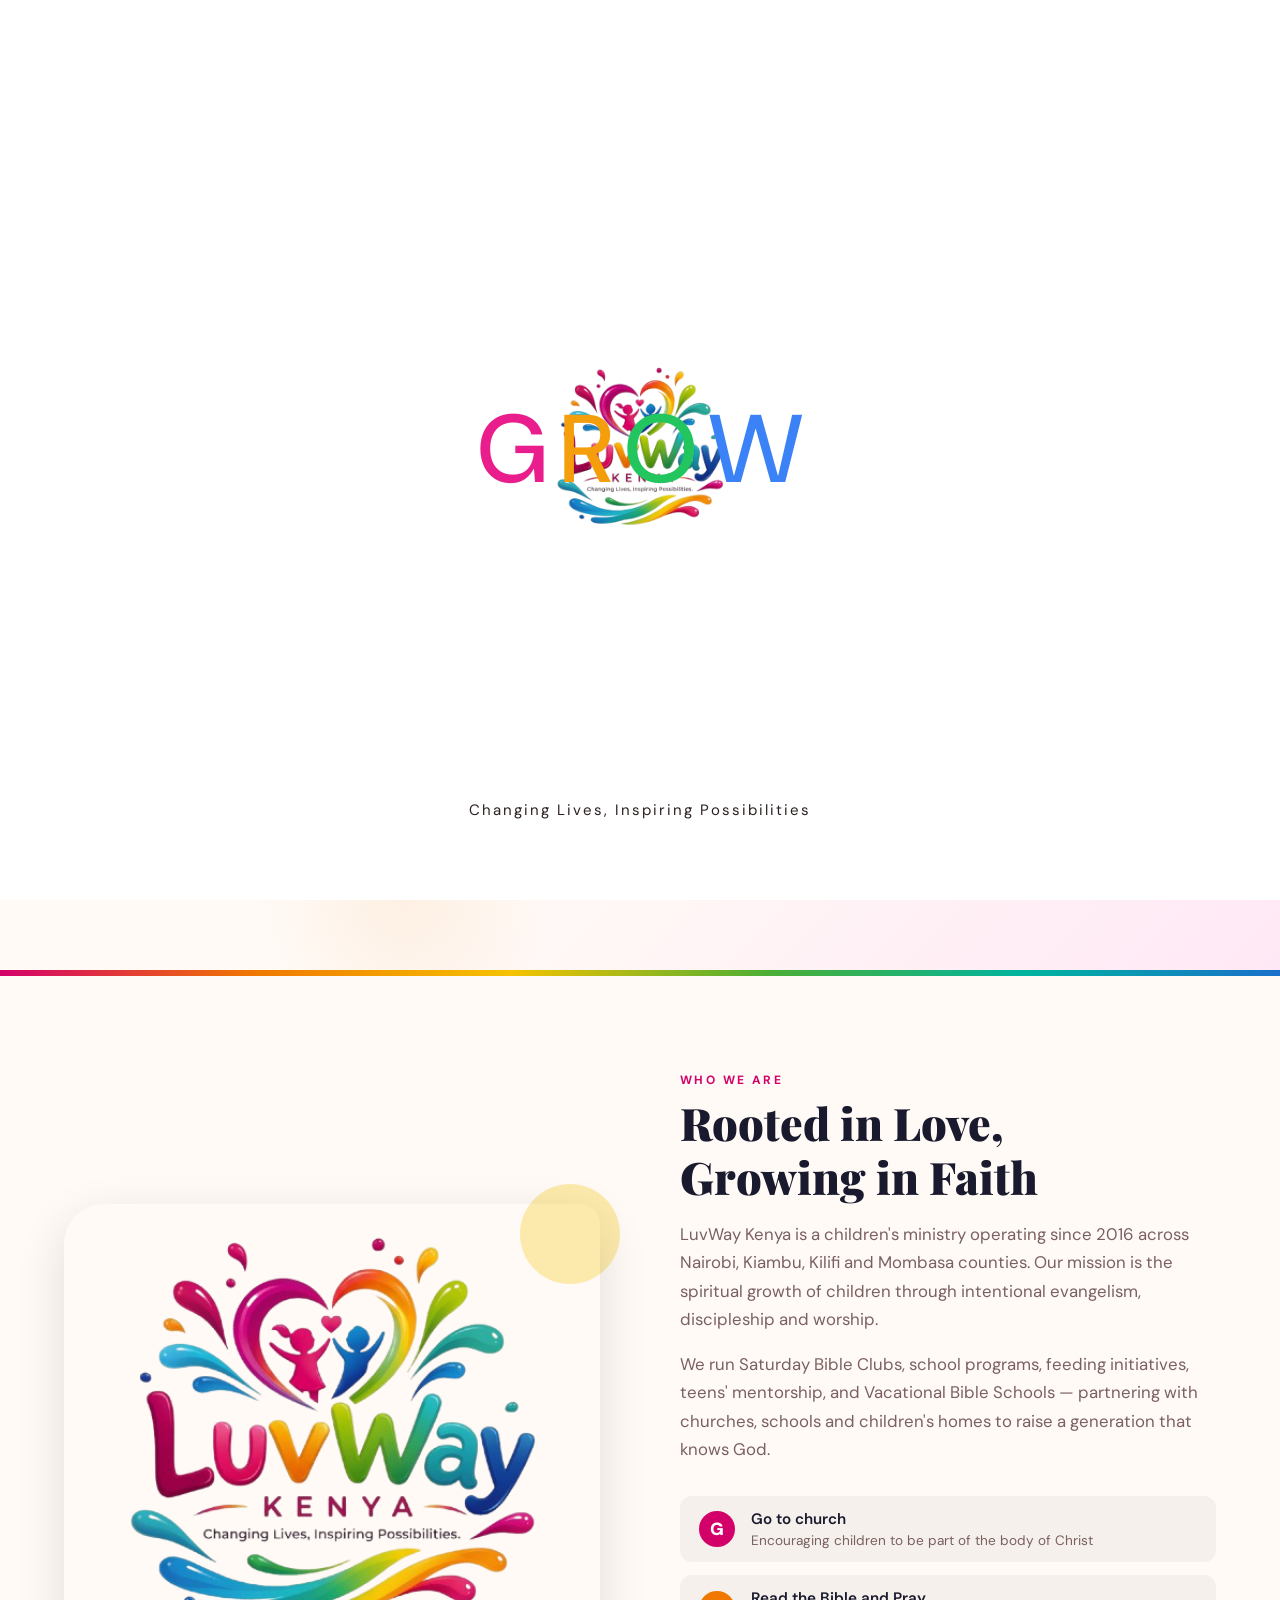
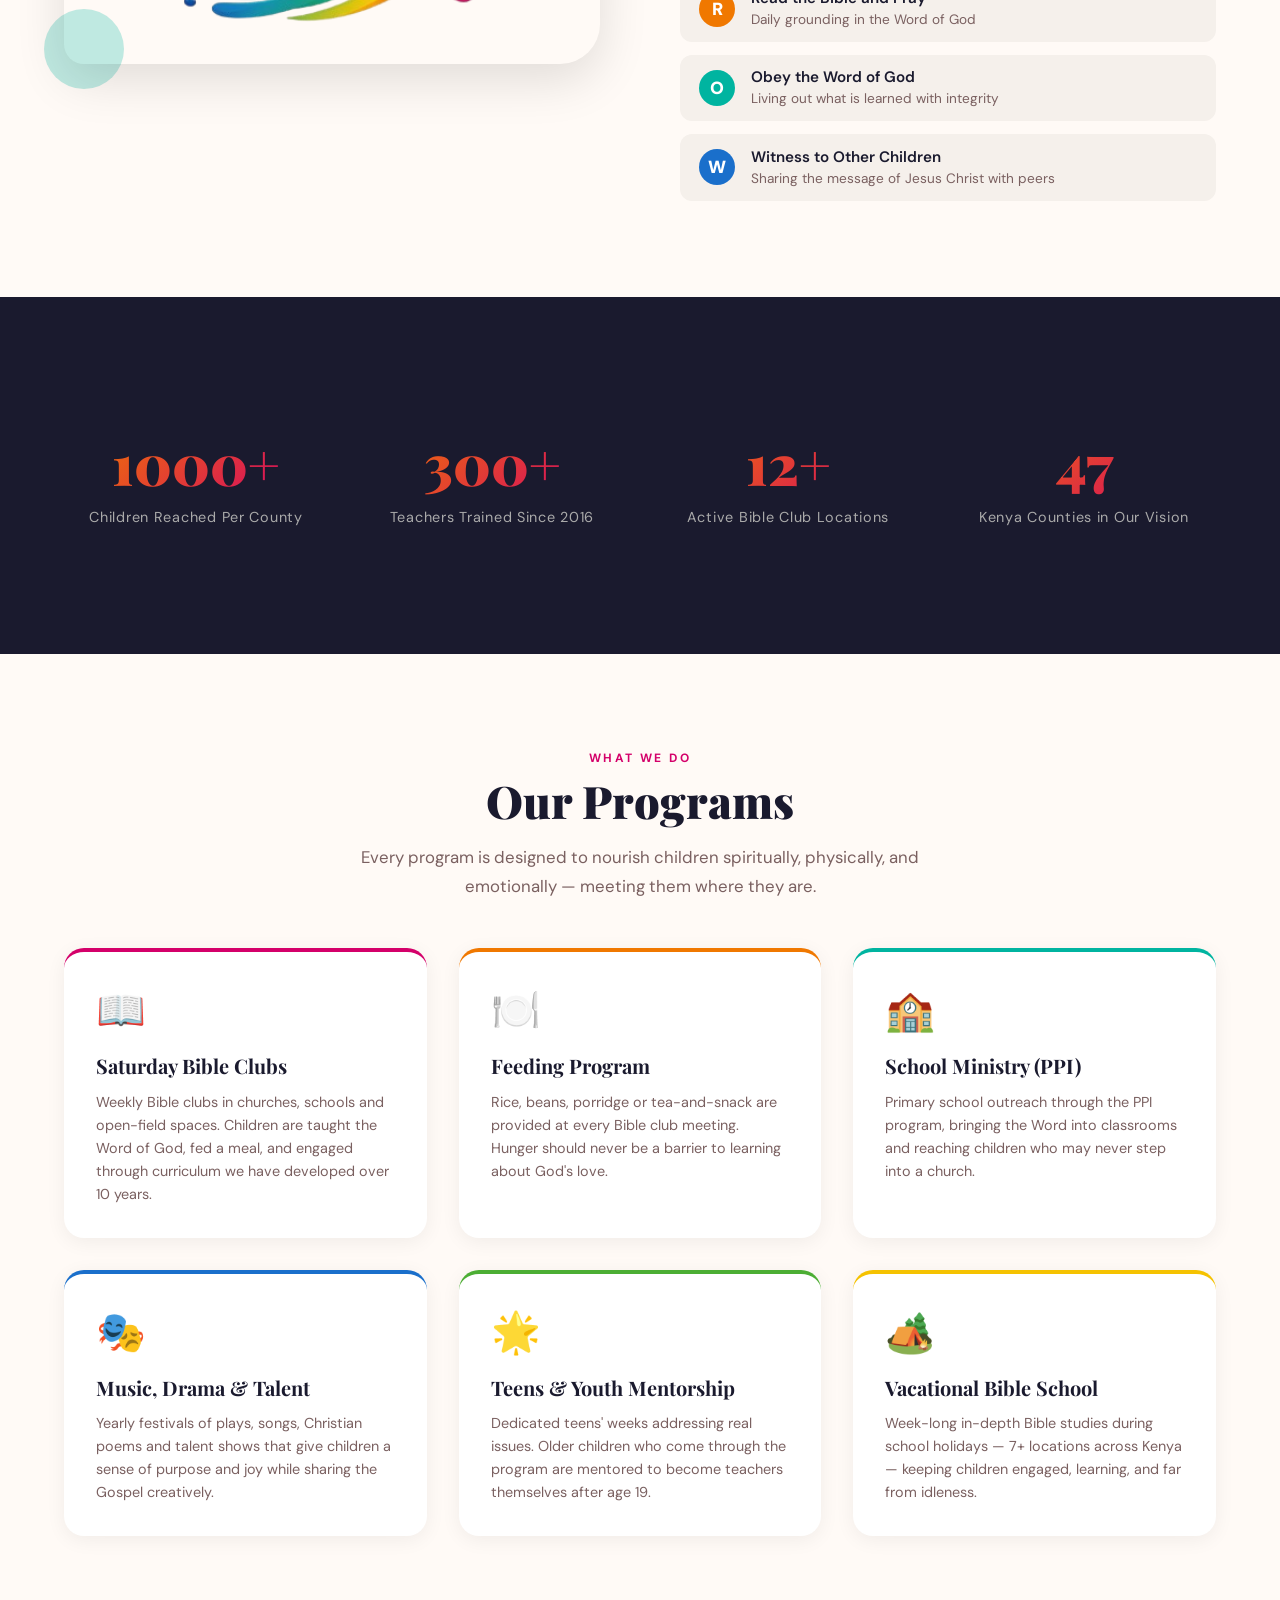
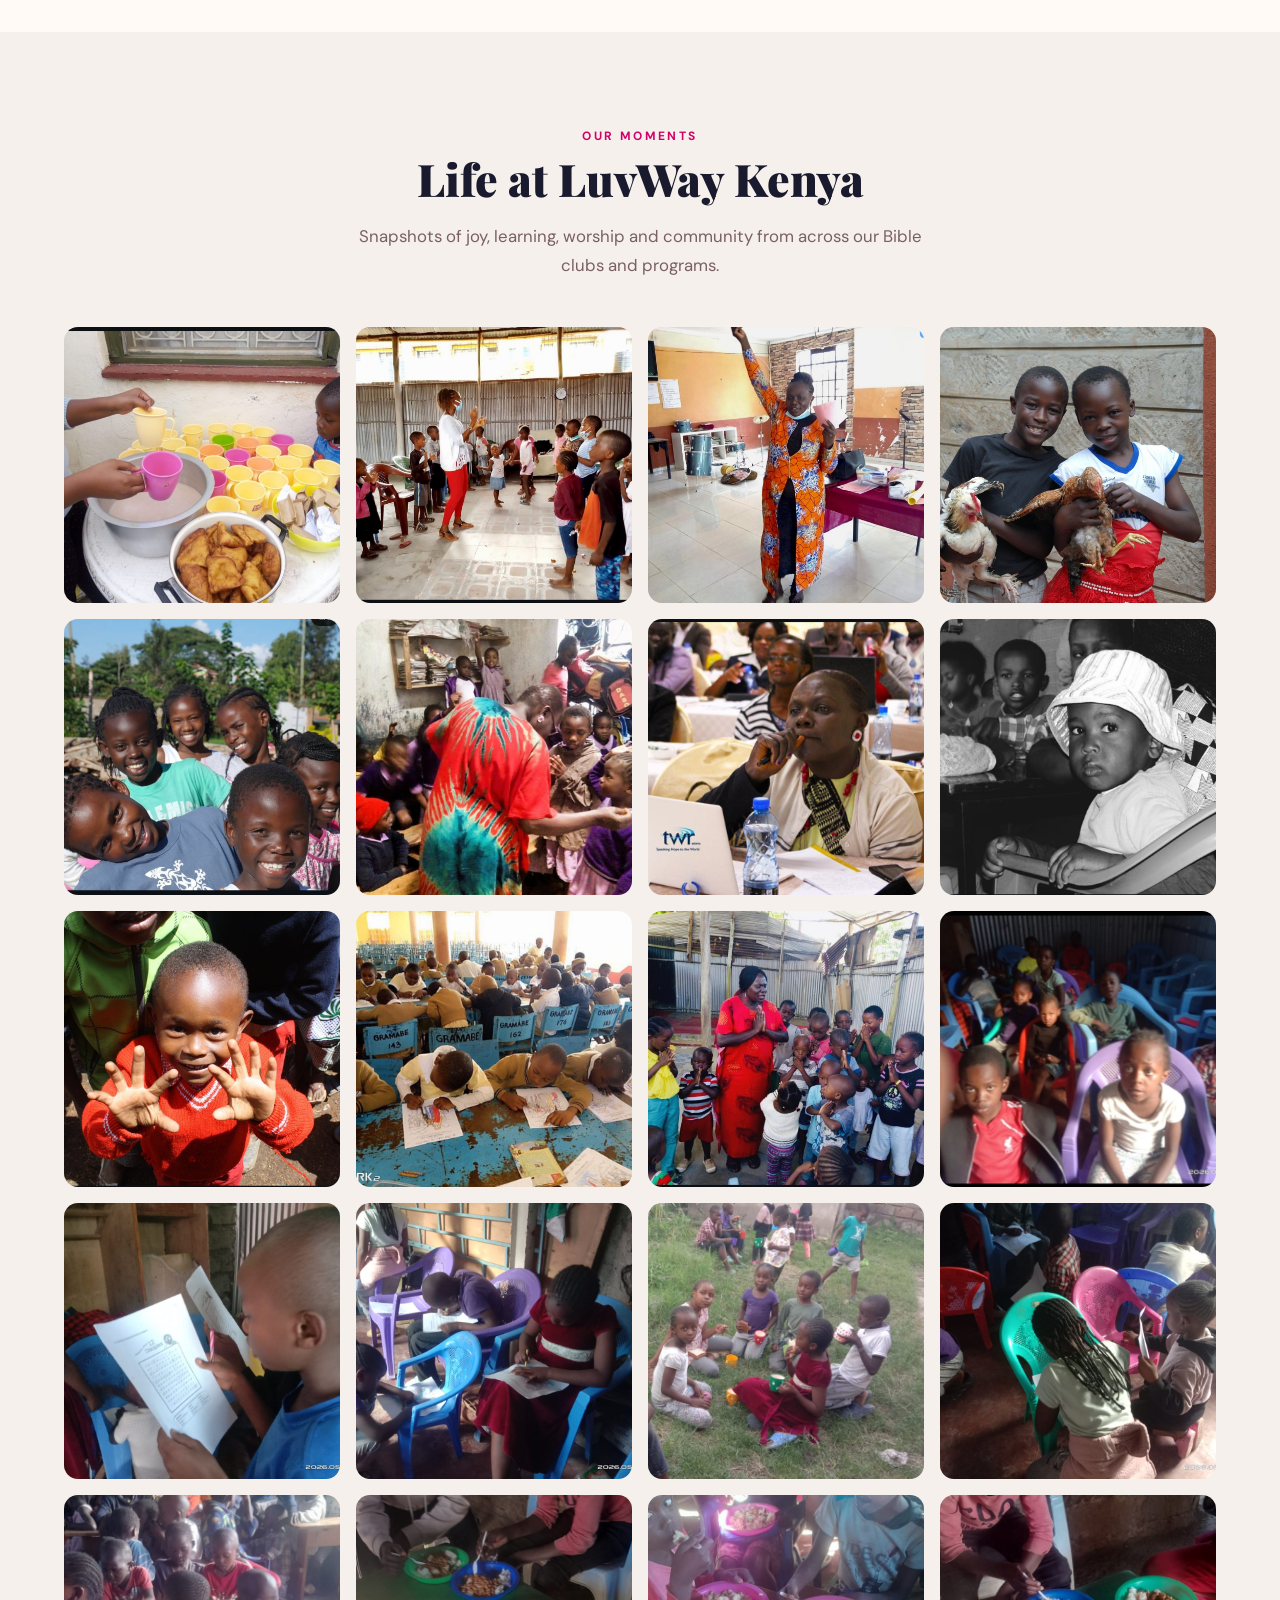
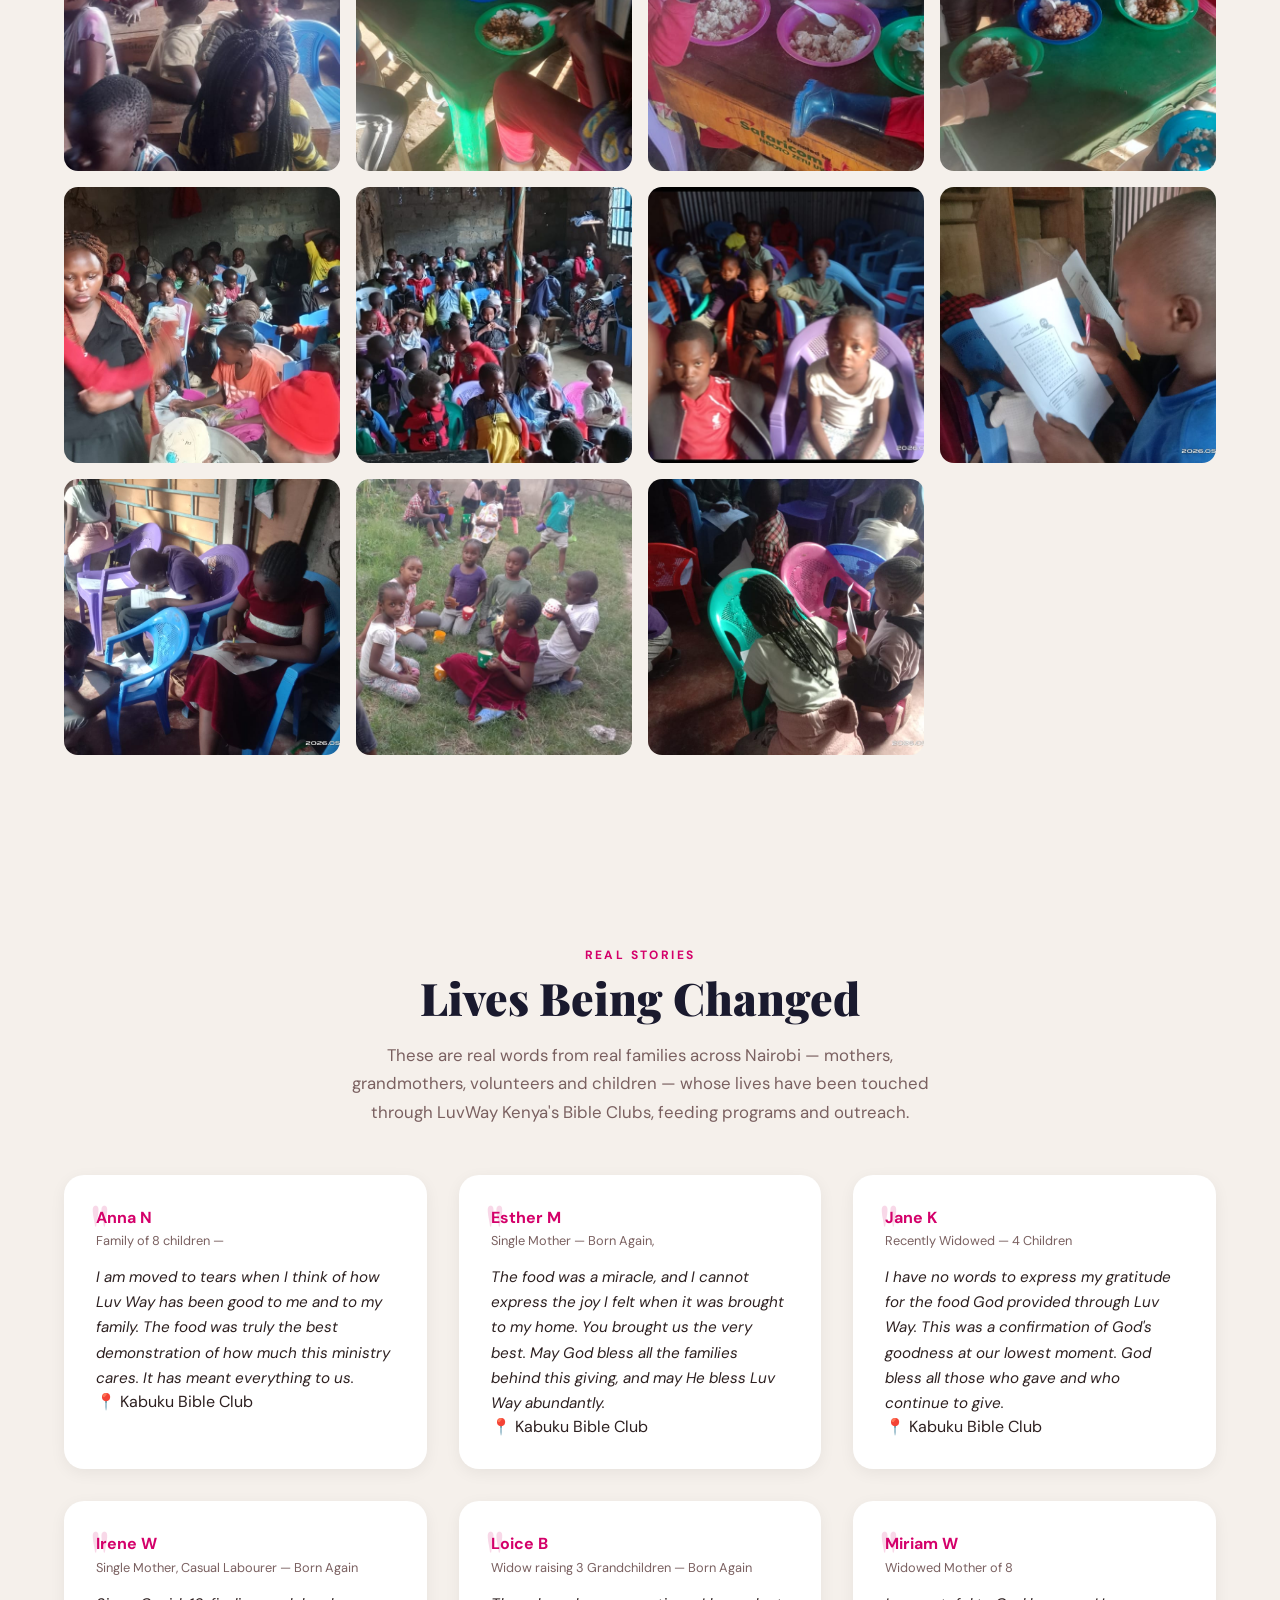
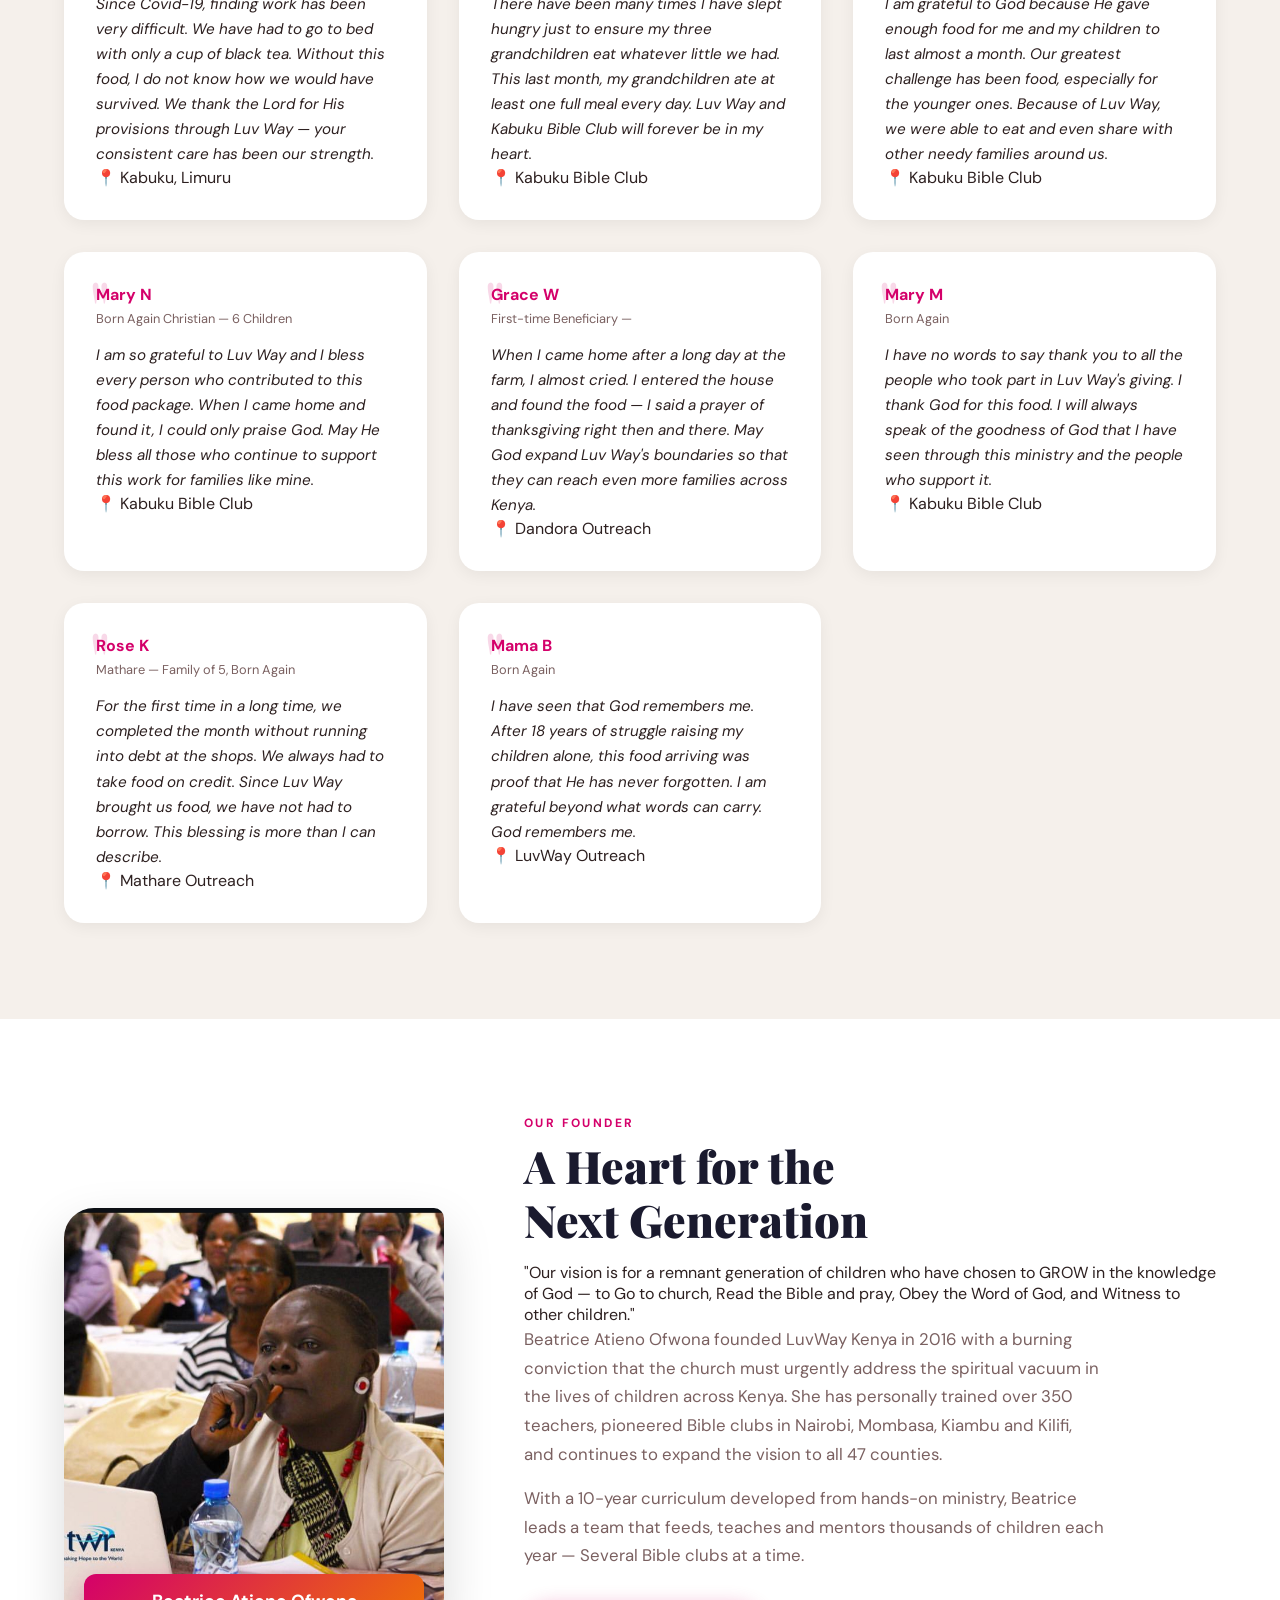
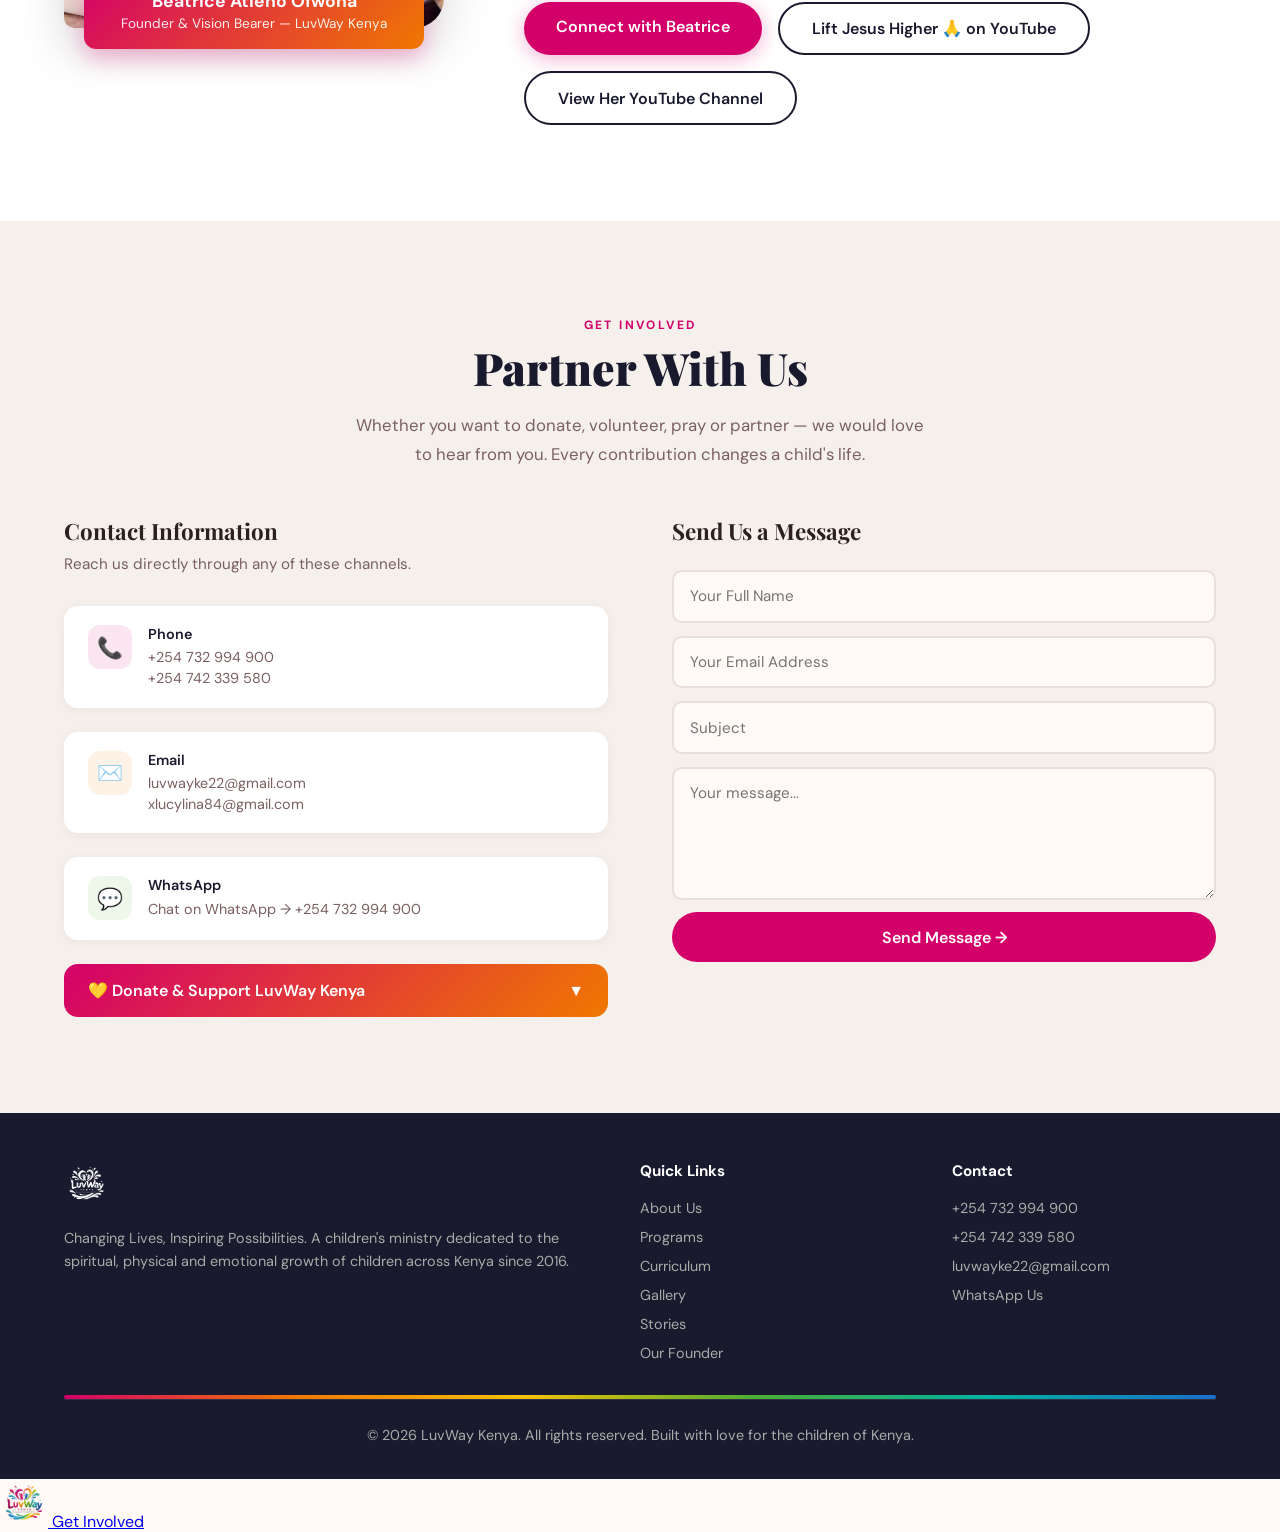
==== commit 2c97fb69: "google analytics adding script after head tag to every page" ====
--- a/index.html
+++ b/index.html
@@ -10,6 +10,18 @@
     <link rel="stylesheet" href="styles.css">
     <link rel="icon" type="image/x-icon" href="assets/images/favicon.ico">
 </head>
+<!-- Google tag (gtag.js) -->
+<script async src="https://www.googletagmanager.com/gtag/js?id=G-0SMN07BCMK"></script>
+<script>
+    window.dataLayer = window.dataLayer || [];
+
+    function gtag() {
+        dataLayer.push(arguments);
+    }
+    gtag('js', new Date());
+
+    gtag('config', 'G-0SMN07BCMK');
+</script>
 
 <body>
 
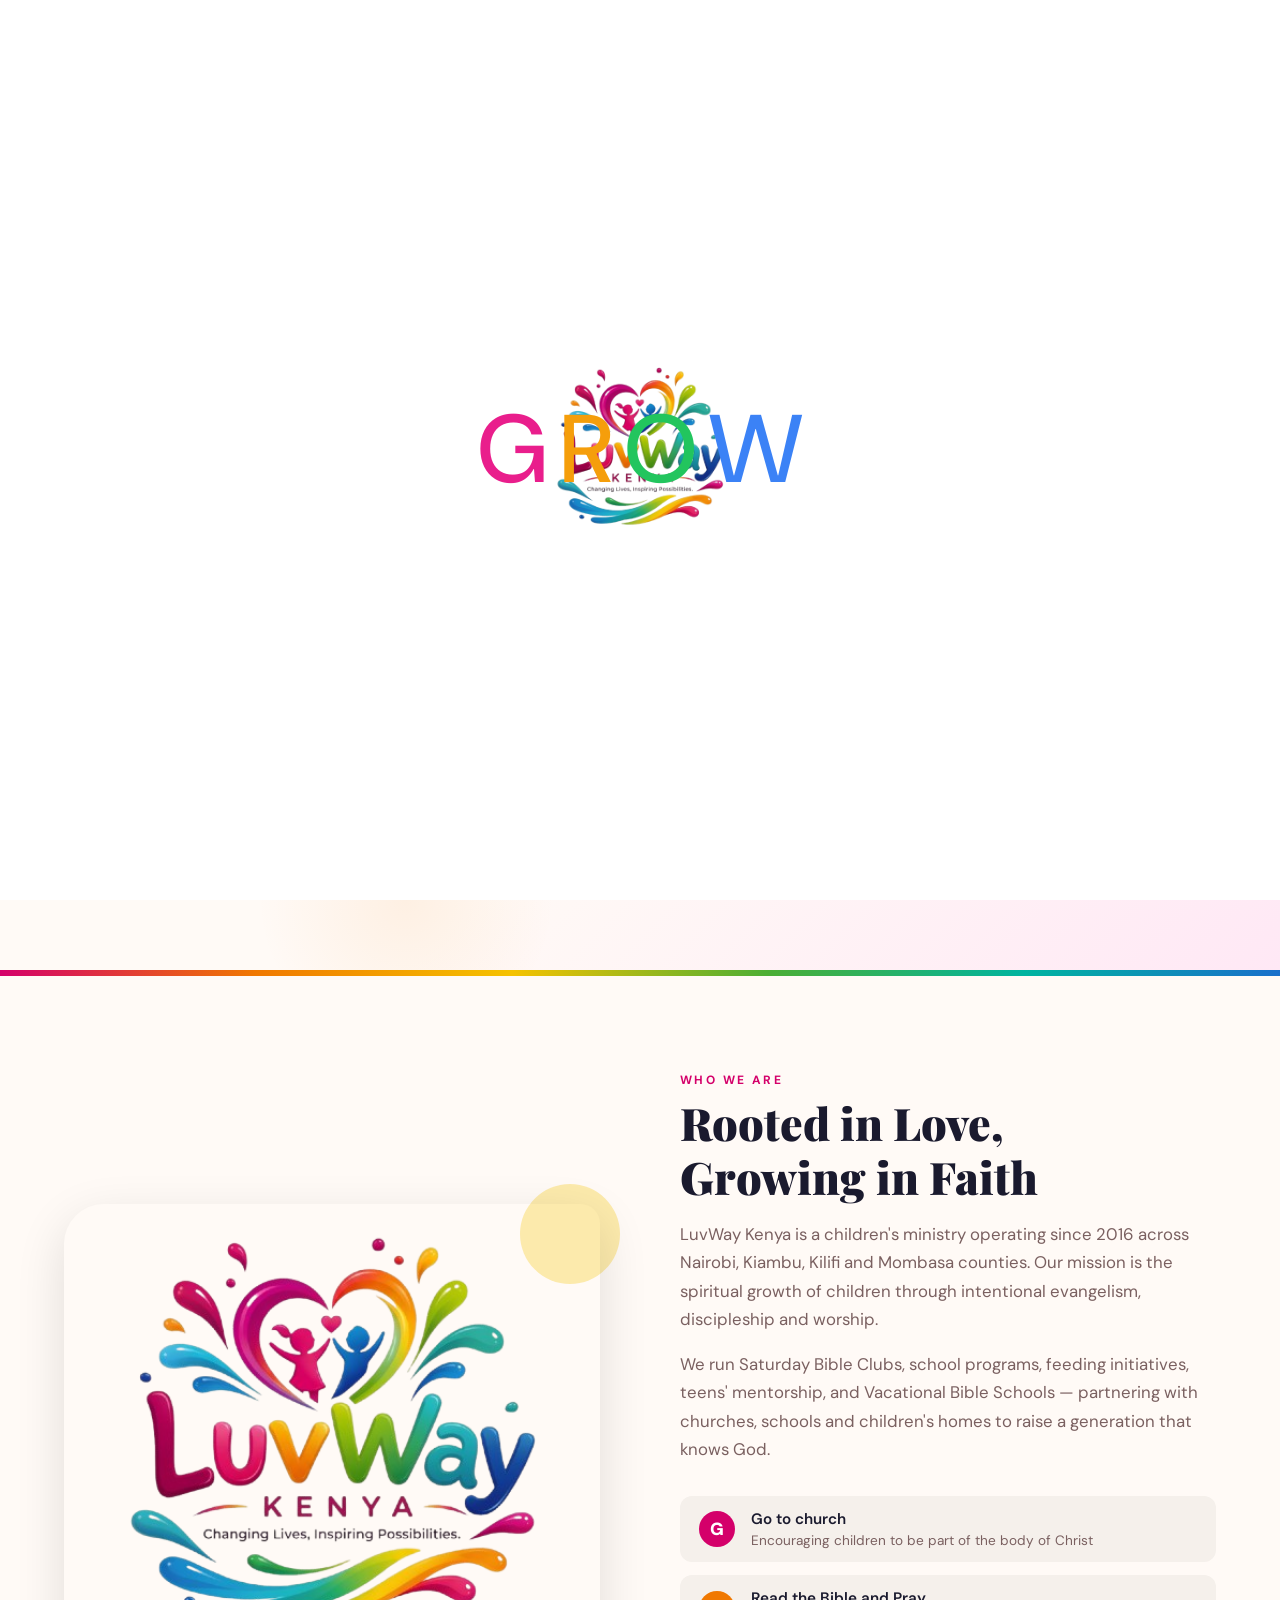
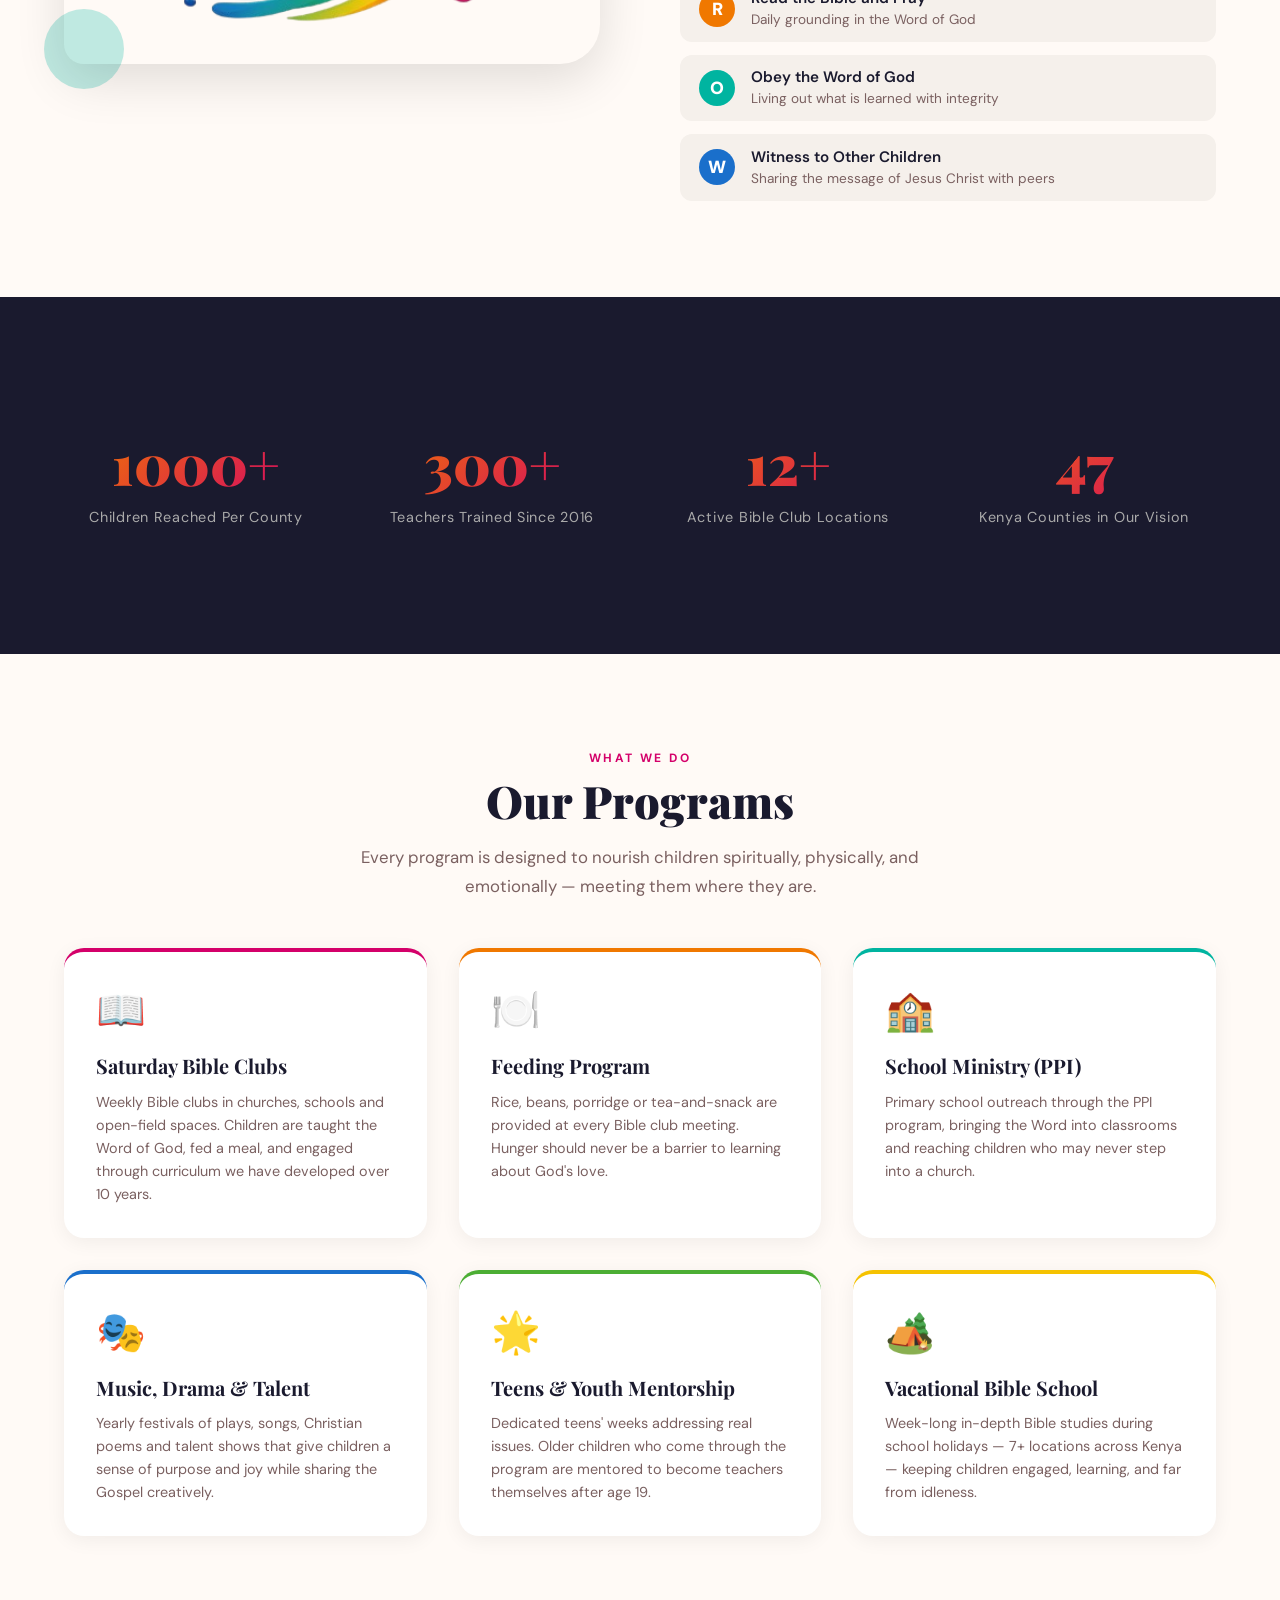
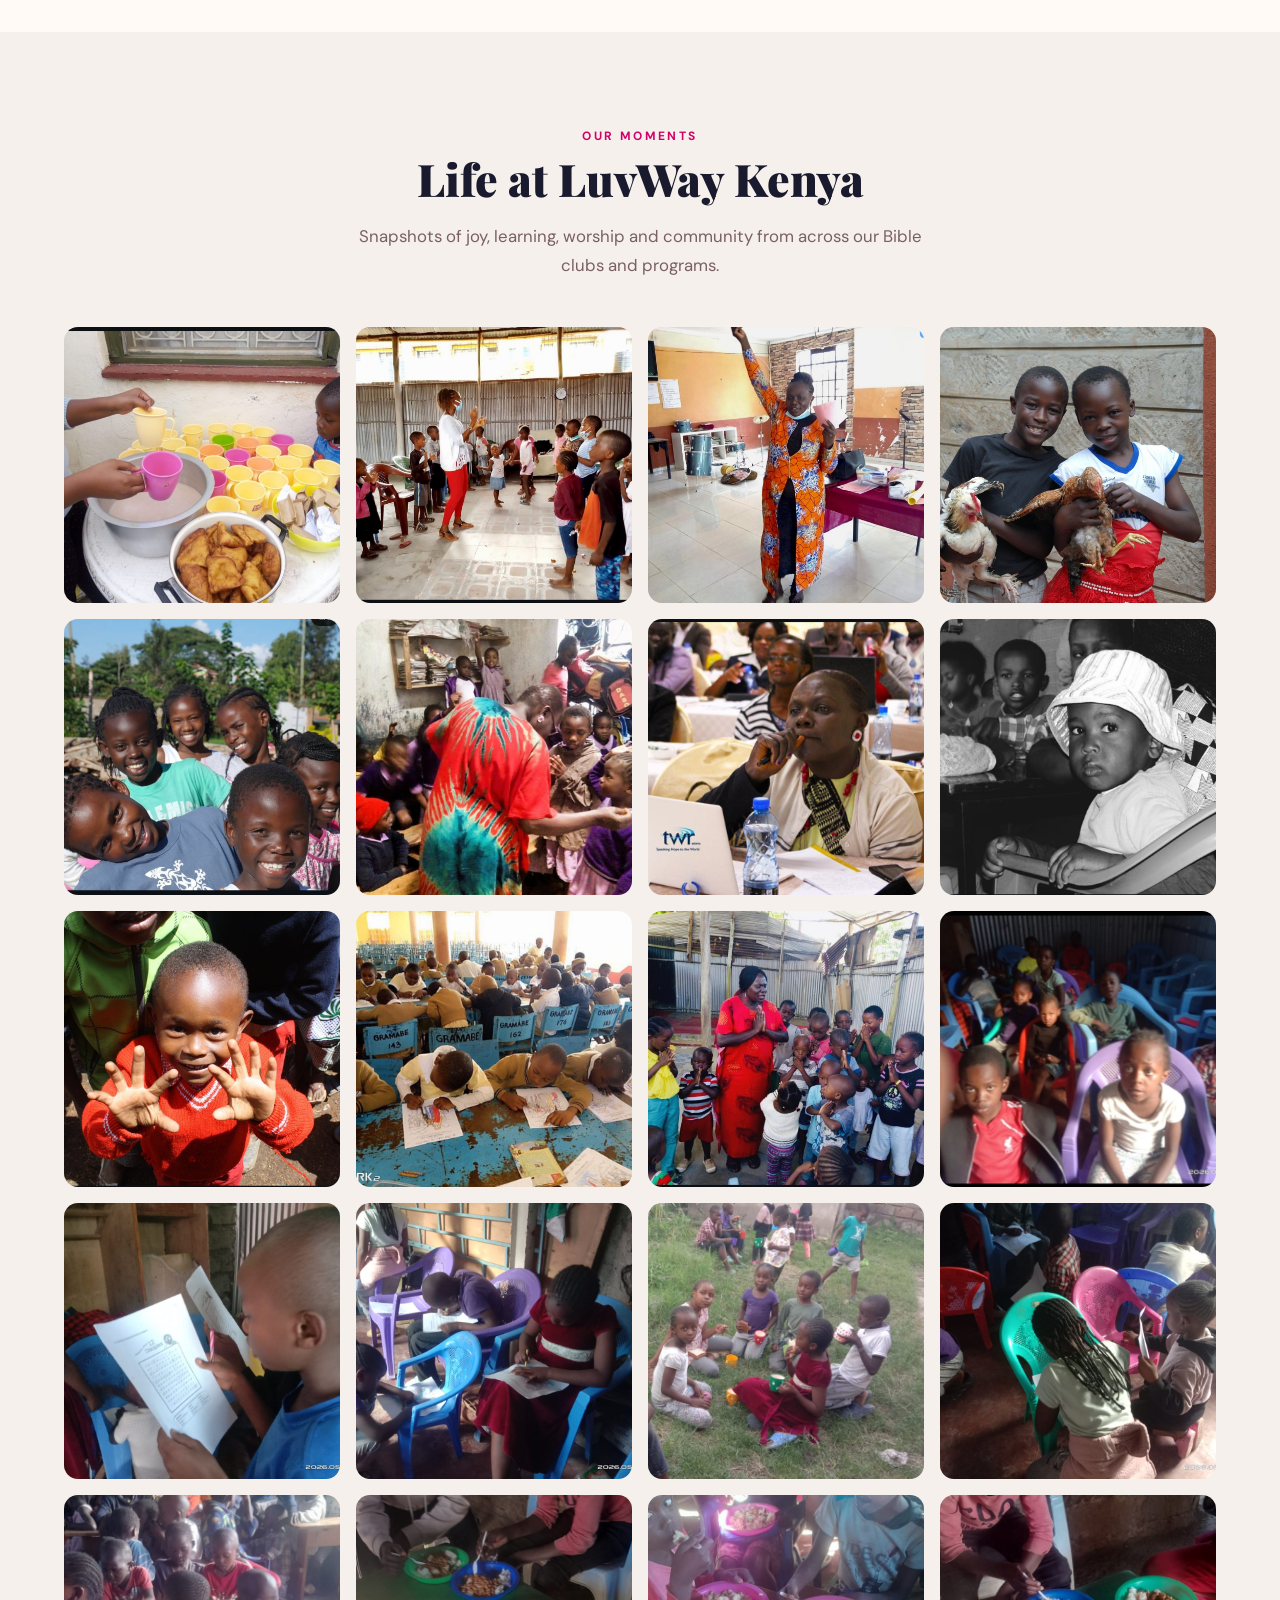
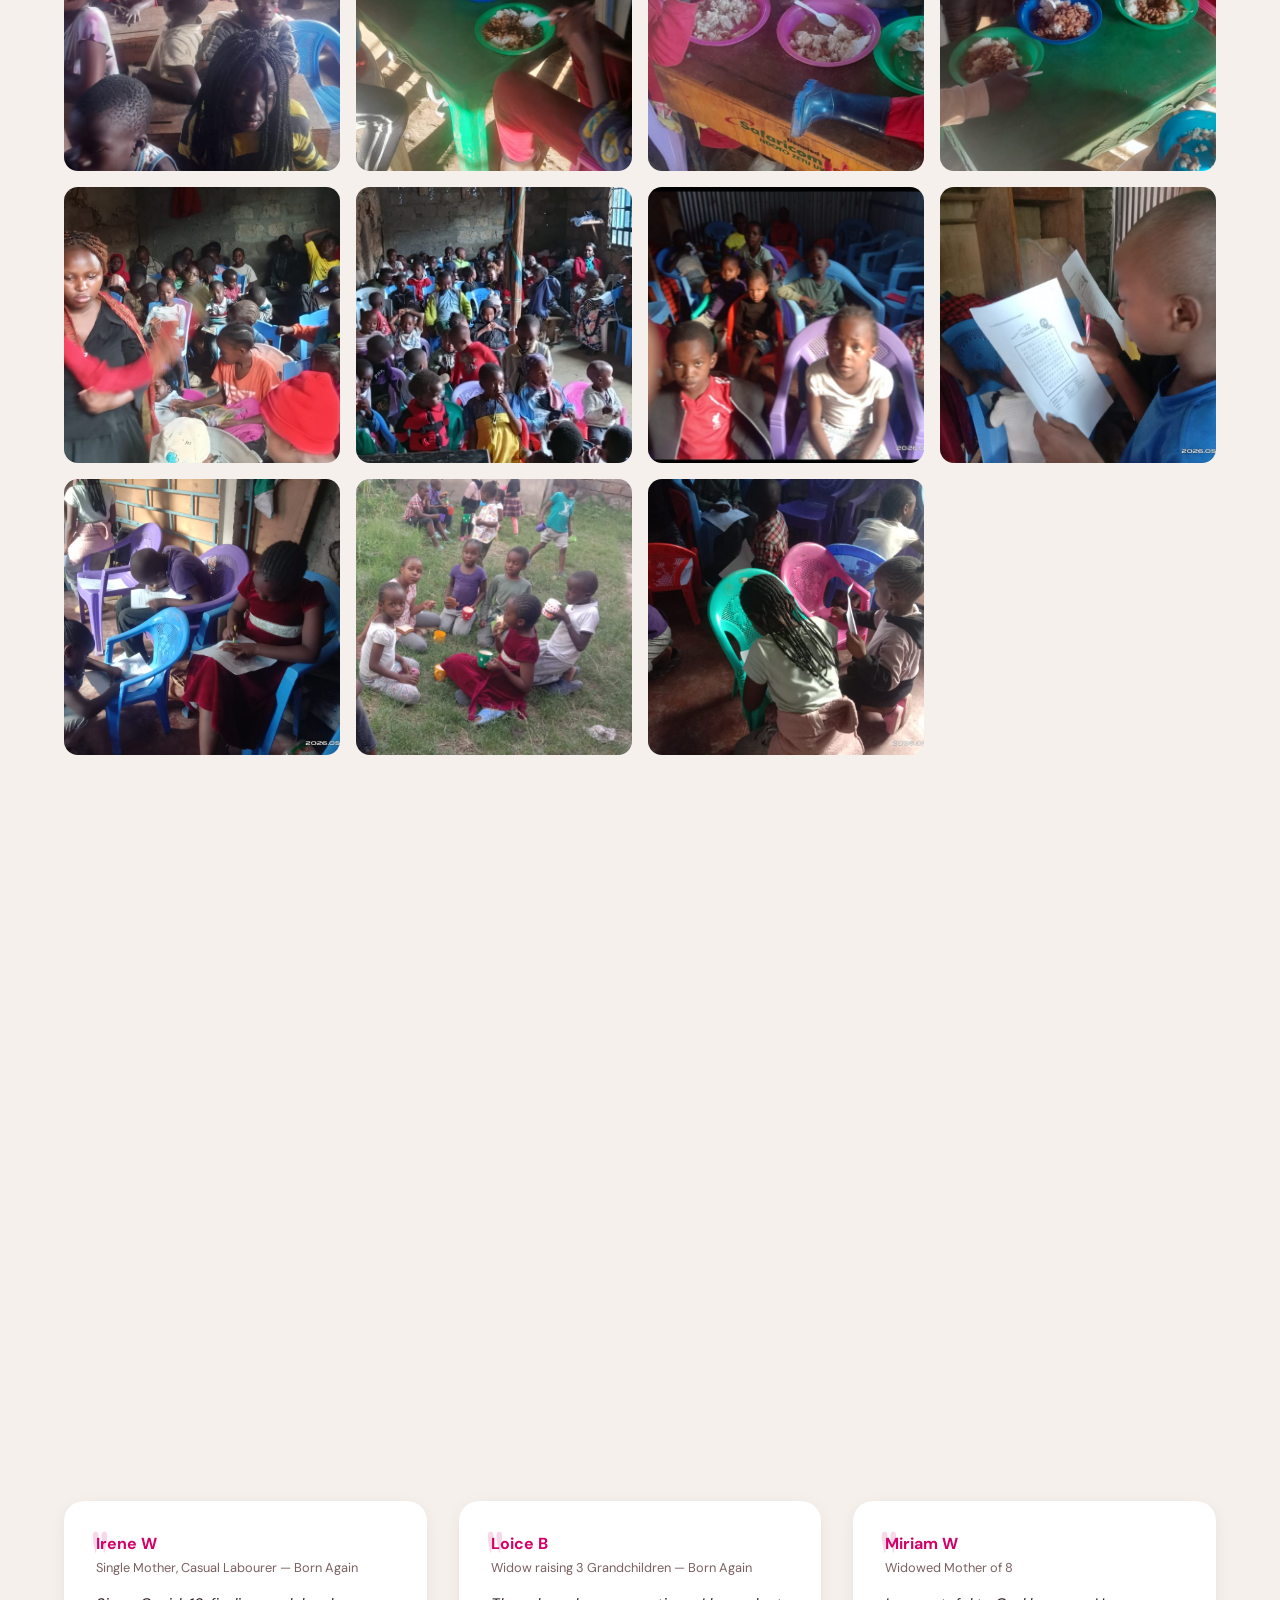
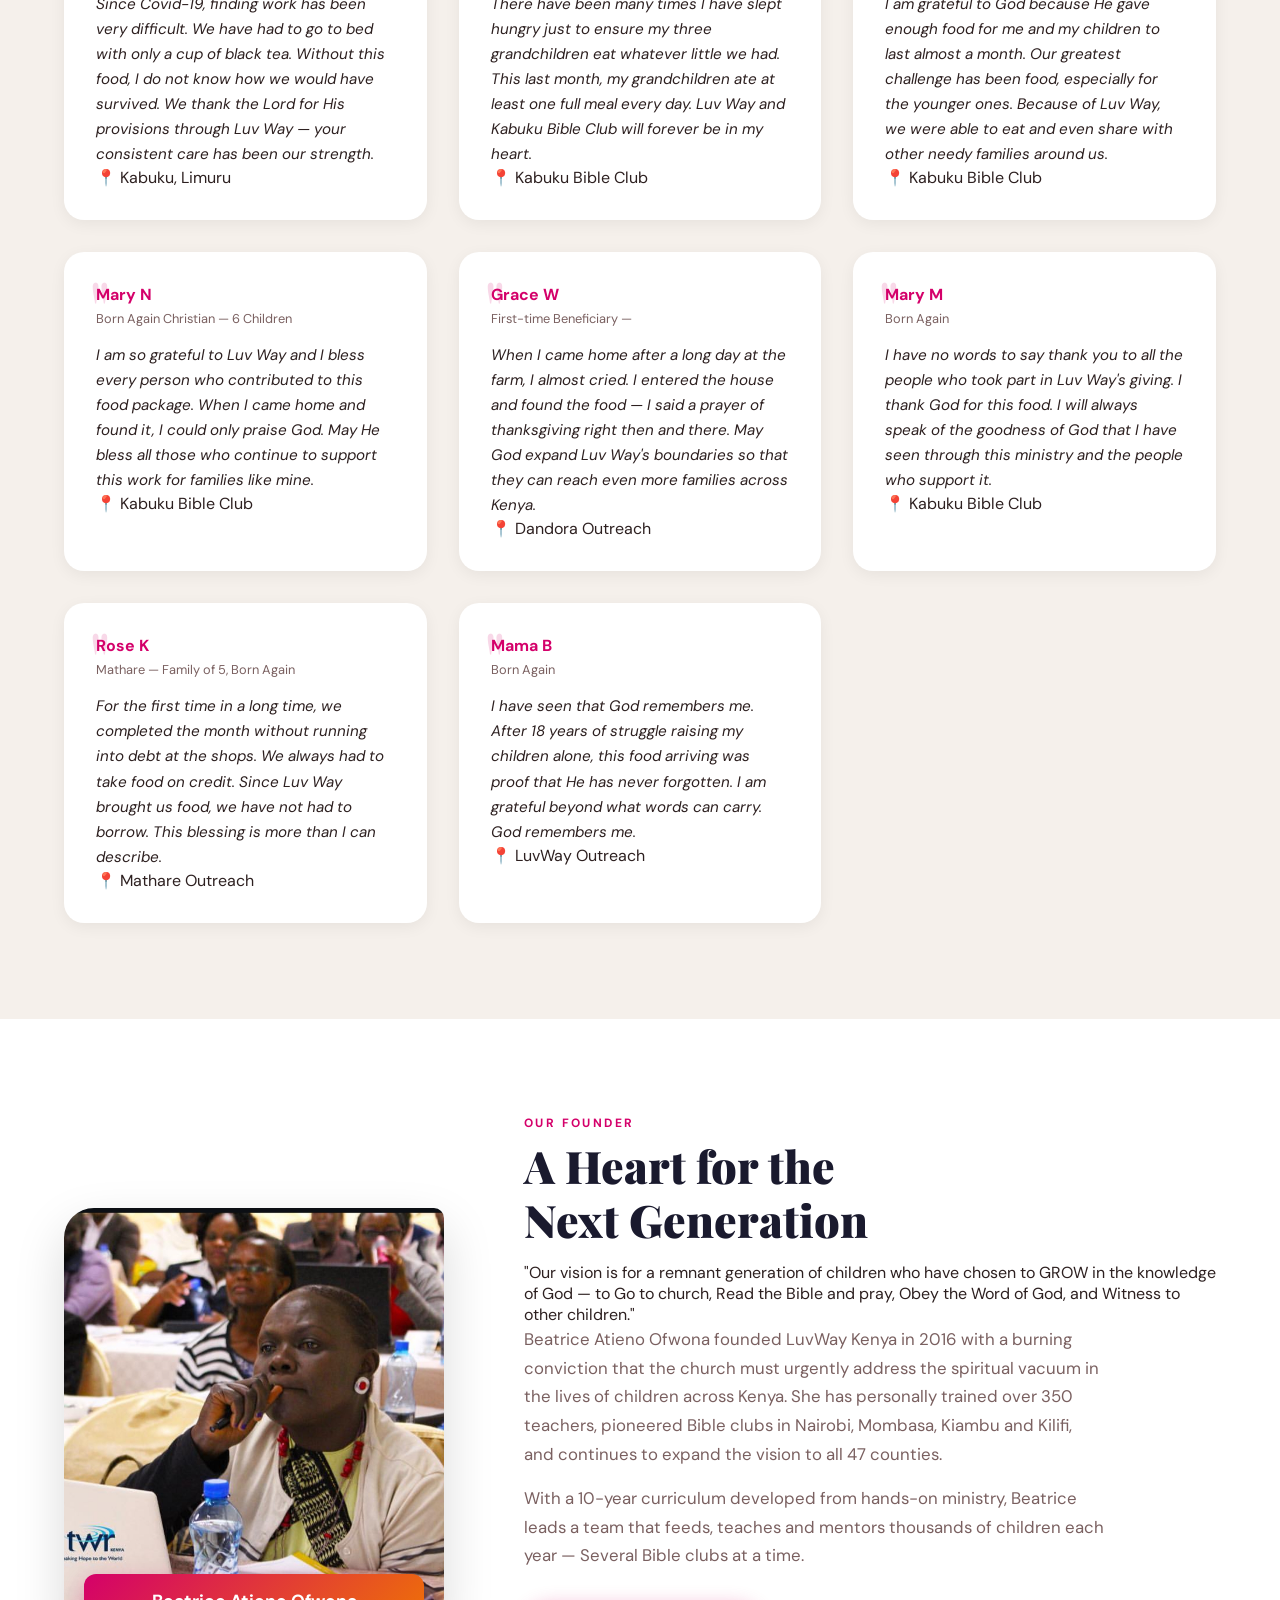
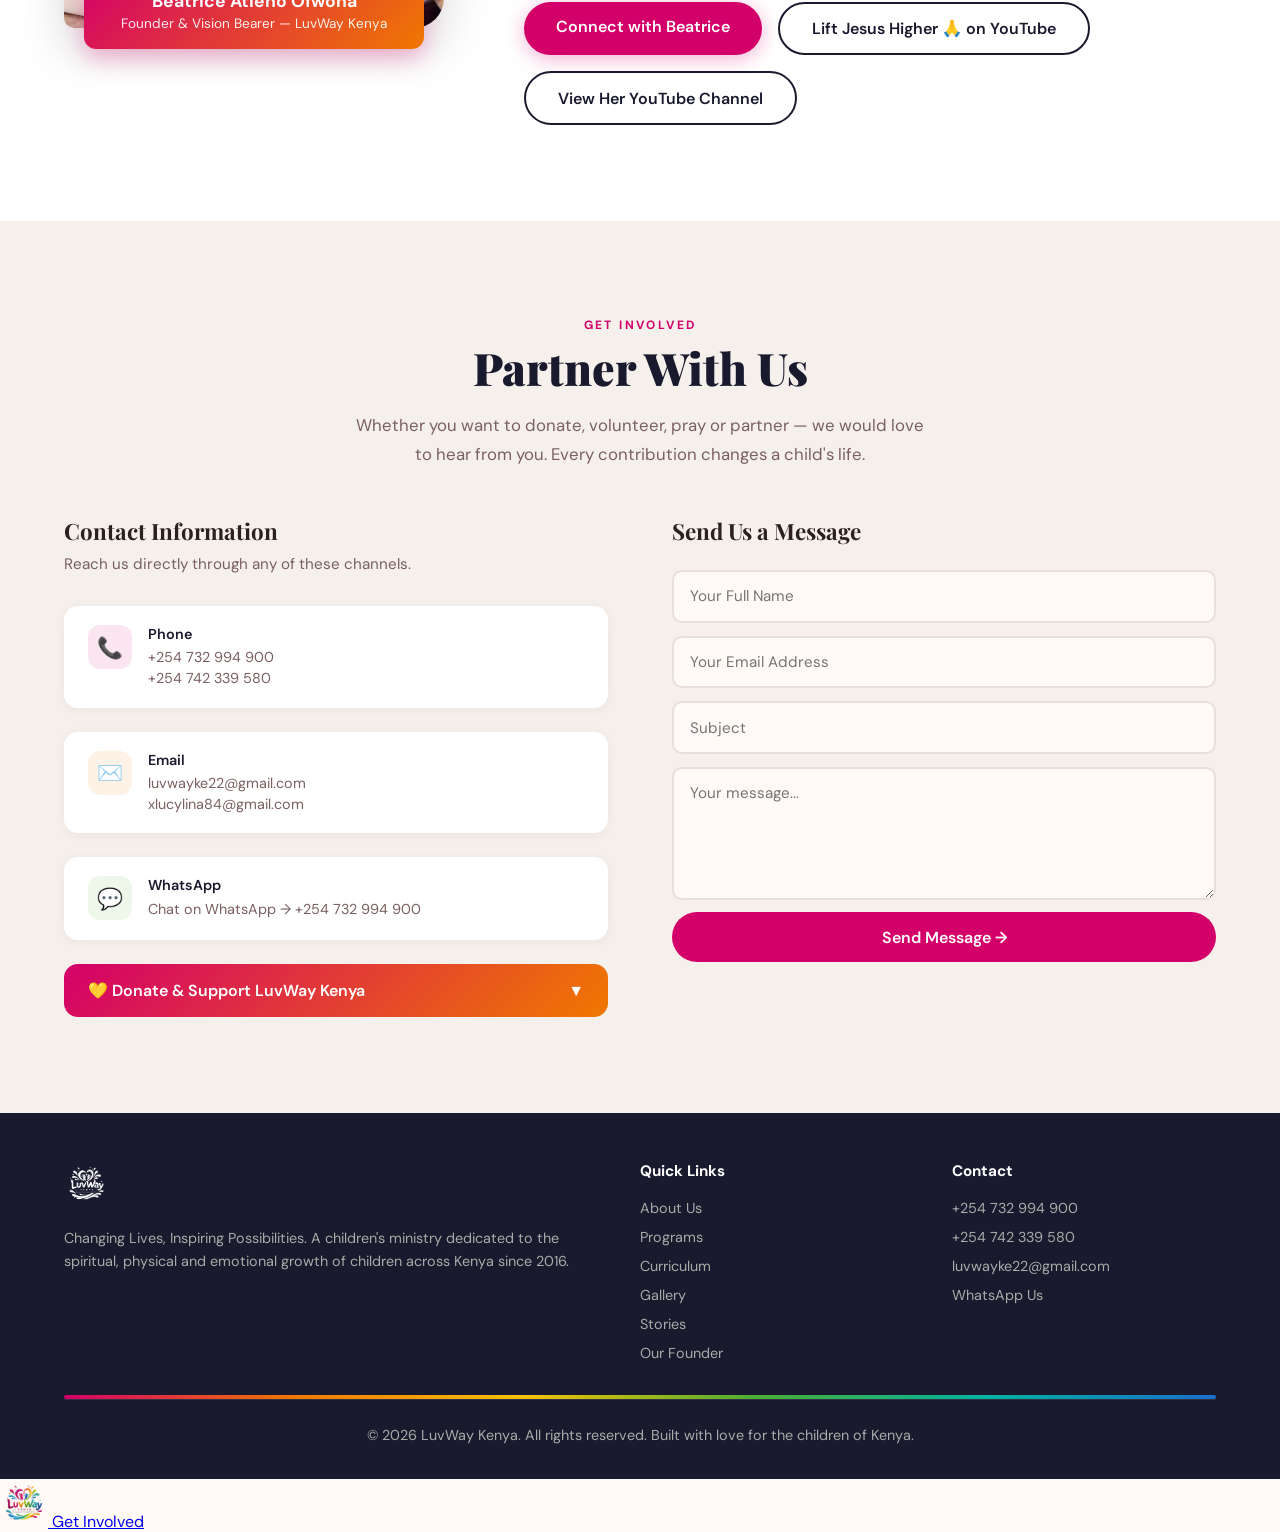
==== commit d10a70ab: "adding cononical link  so that crawlers in the browser cannot find the repo fisrt" ====
--- a/index.html
+++ b/index.html
@@ -9,6 +9,10 @@
     <link href="https://fonts.googleapis.com/css2?family=Playfair+Display:wght@700;900&family=DM+Sans:wght@300;400;500;600&display=swap" rel="stylesheet">
     <link rel="stylesheet" href="styles.css">
     <link rel="icon" type="image/x-icon" href="assets/images/favicon.ico">
+    <link rel="canonical" href="https://luvway-k.co.ke" />
+    
+    <link rel="canonical" href="https://www.luvway-k.co.ke/">
+    <link rel="canonical" href="https://luvwayk.vercel.app/">
 </head>
 <!-- Google tag (gtag.js) -->
 <script async src="https://www.googletagmanager.com/gtag/js?id=G-0SMN07BCMK"></script>
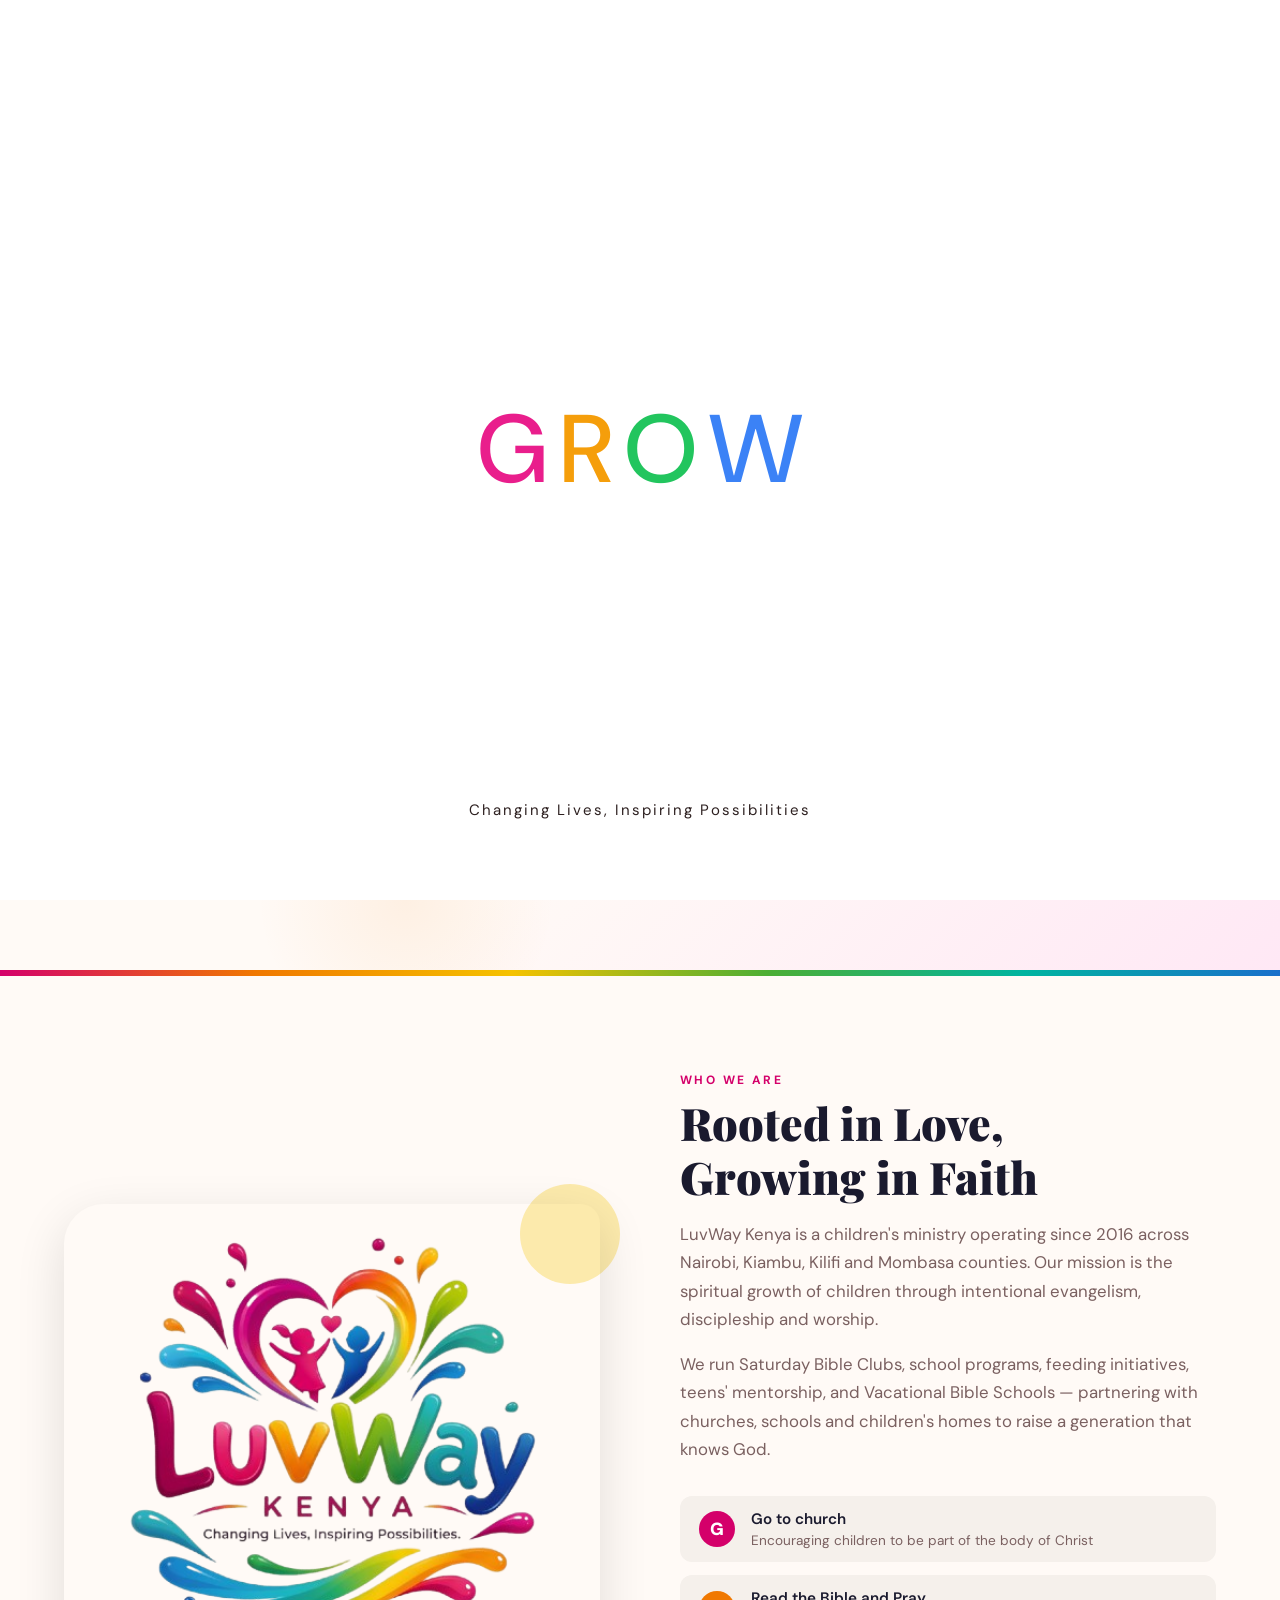
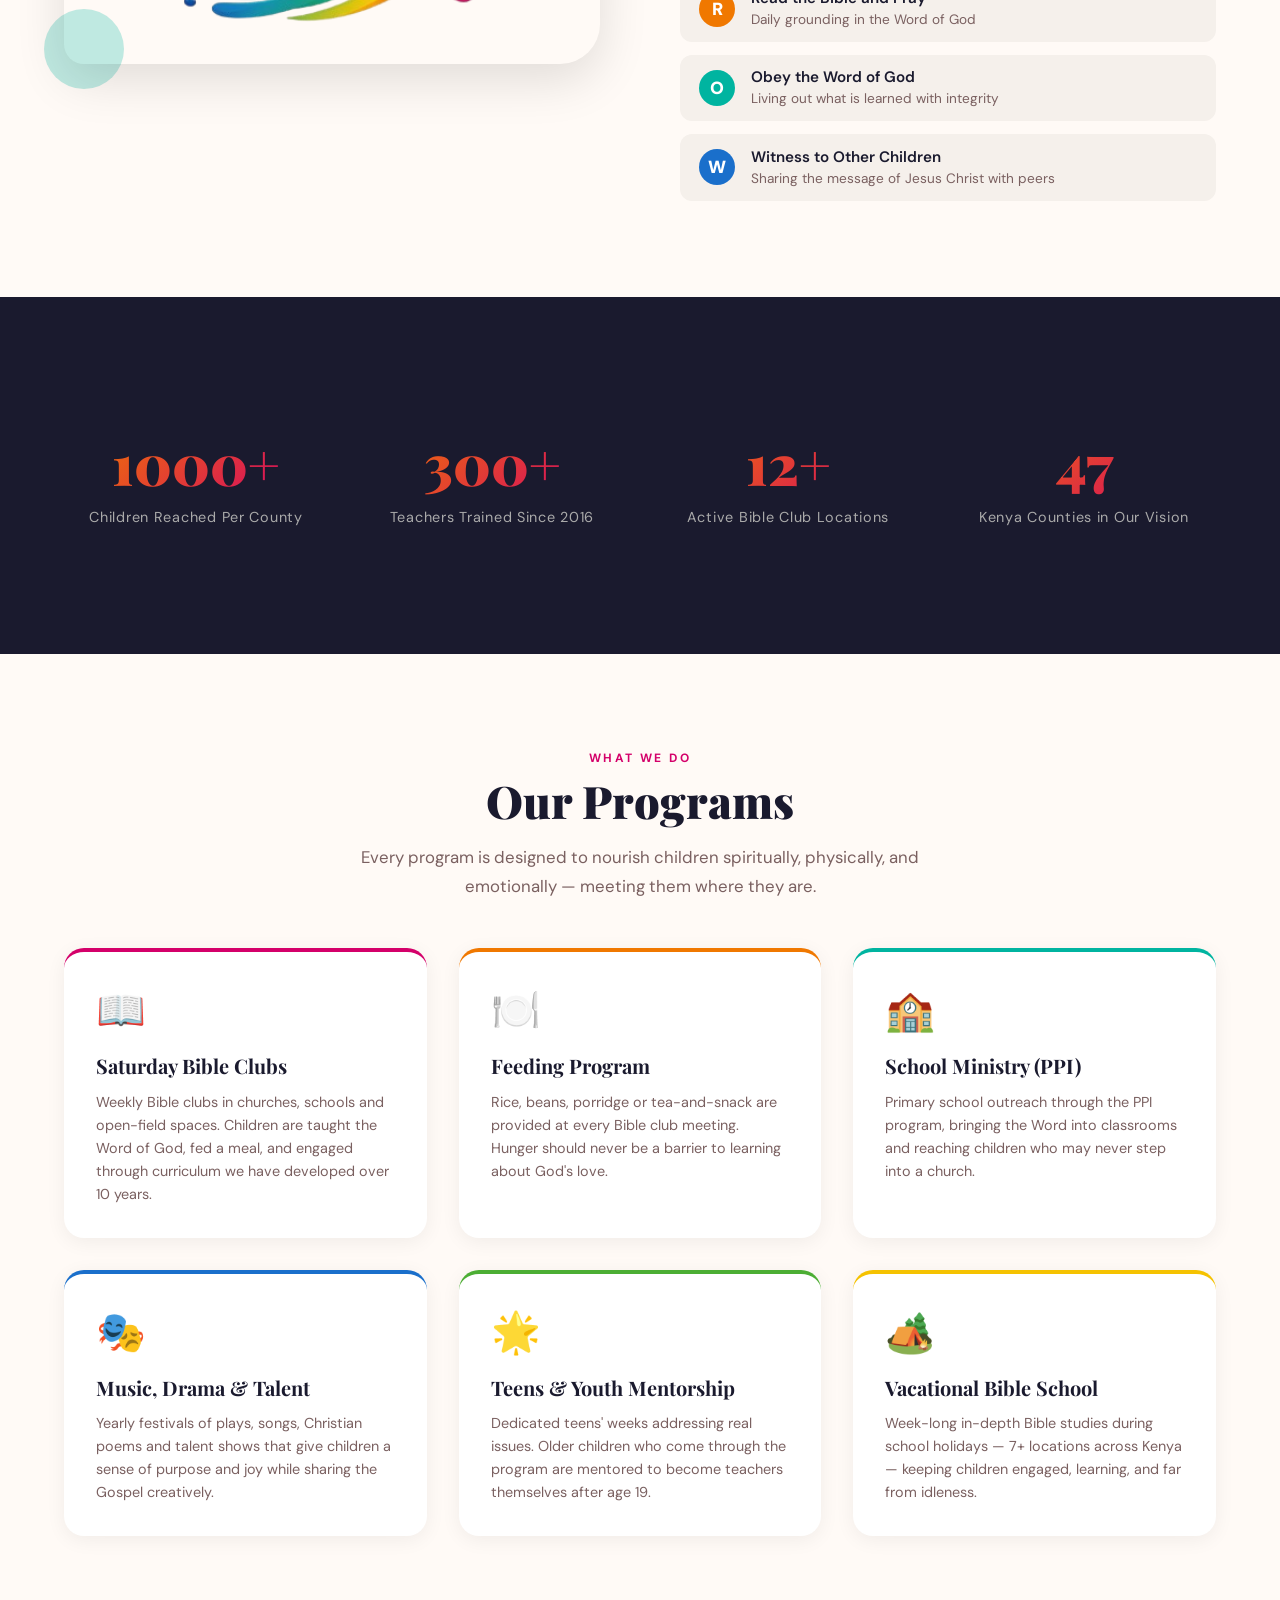
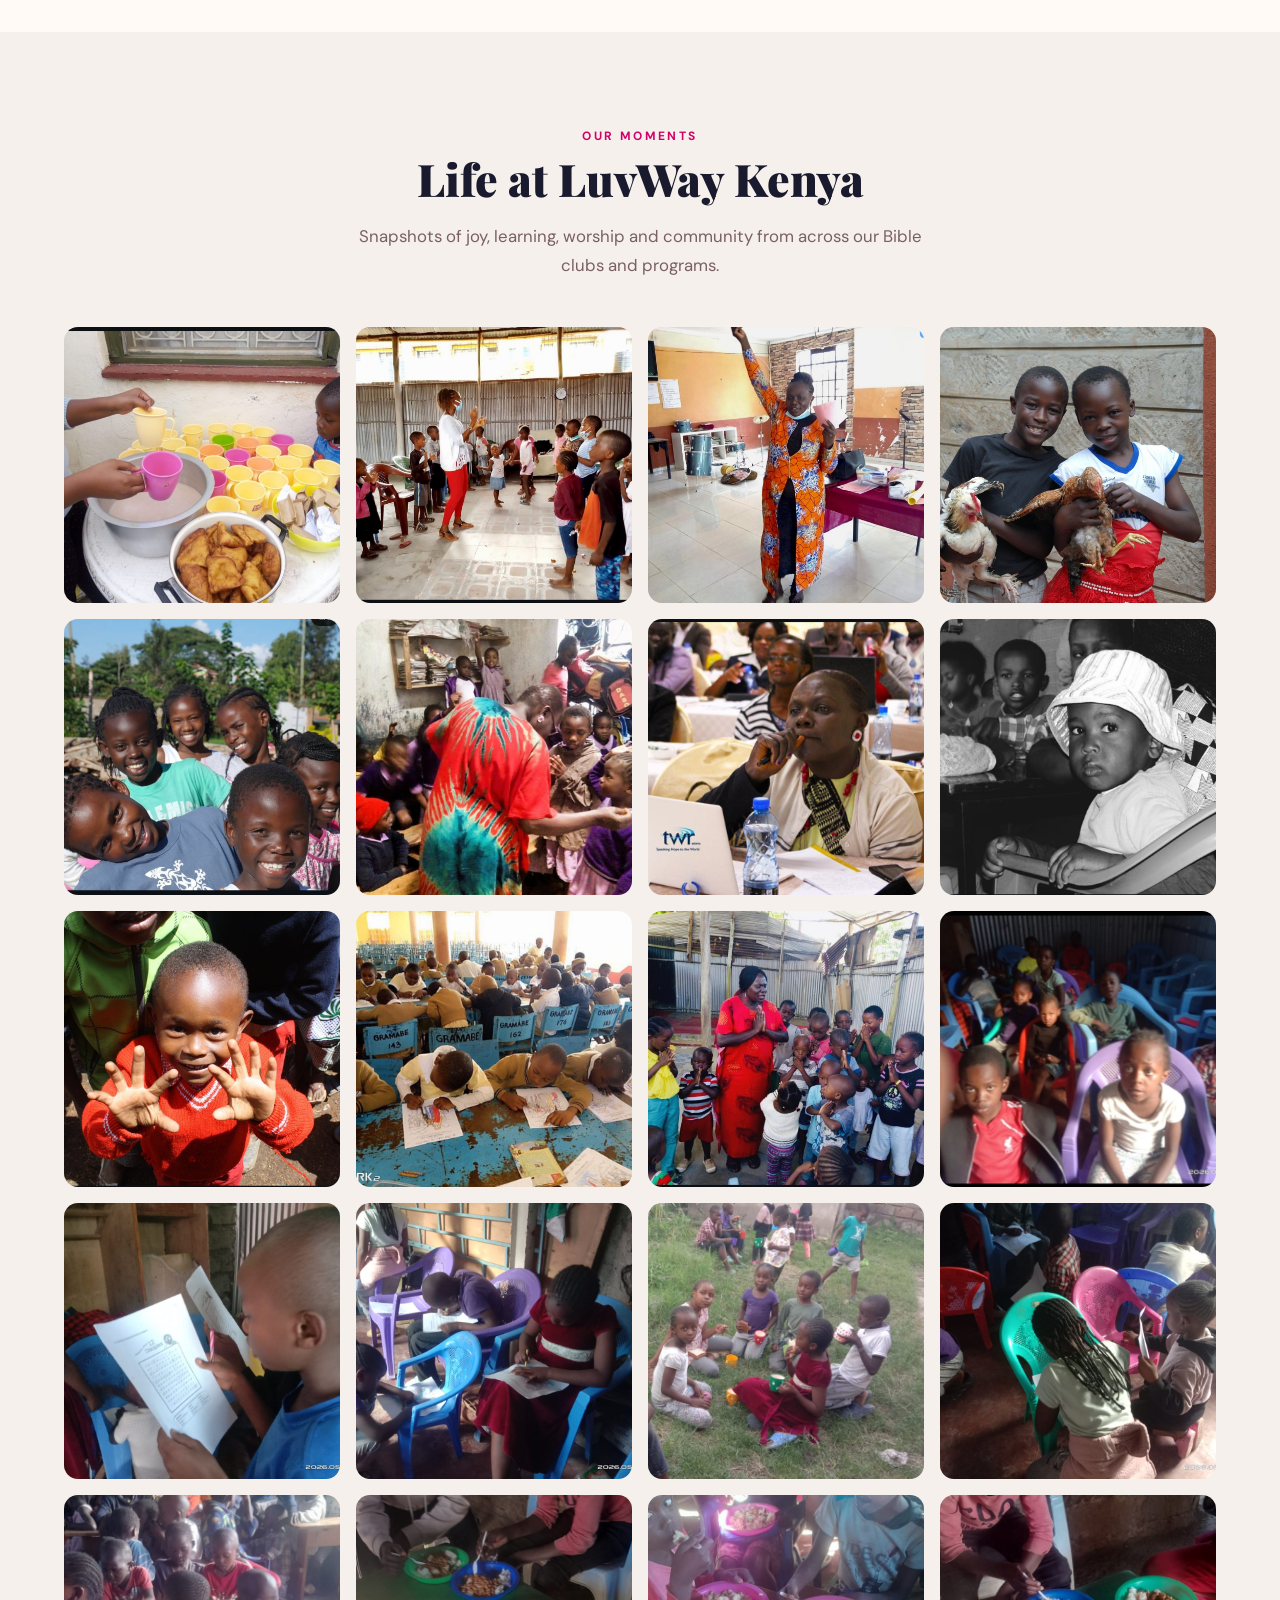
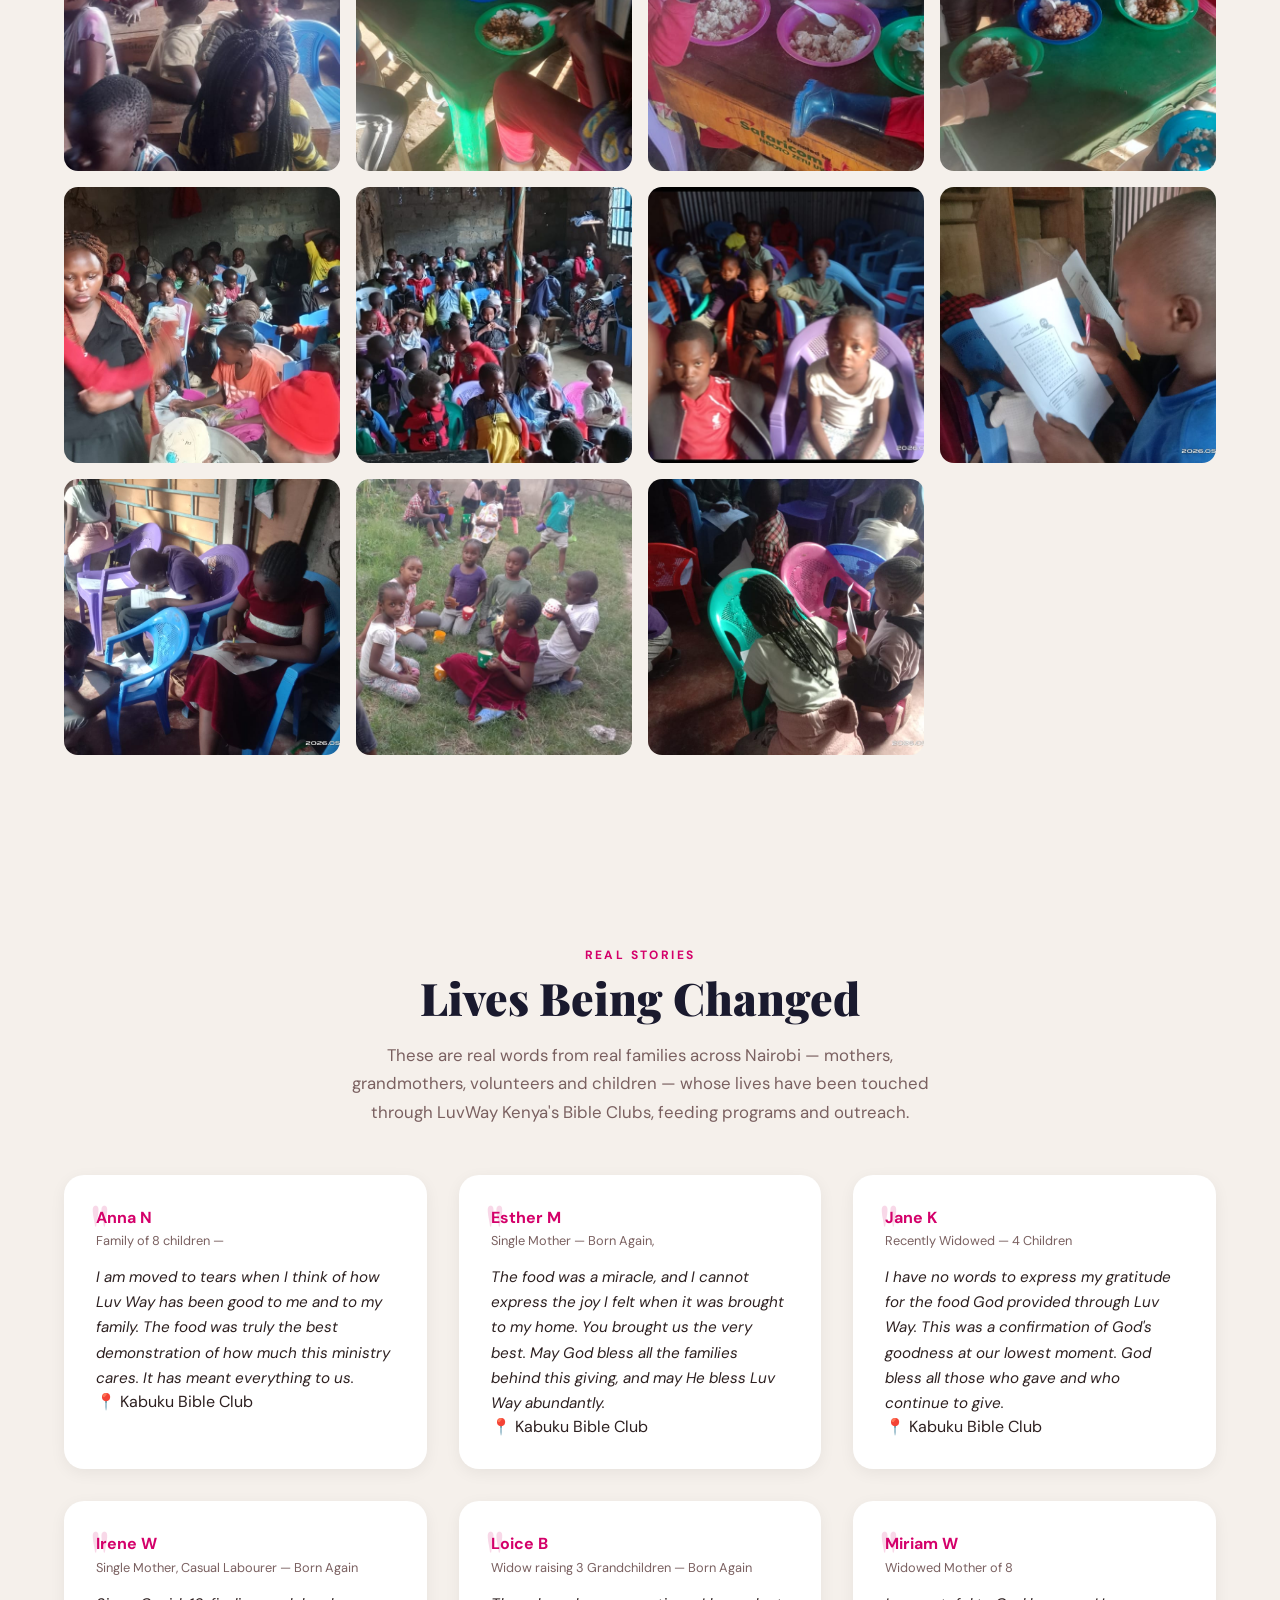
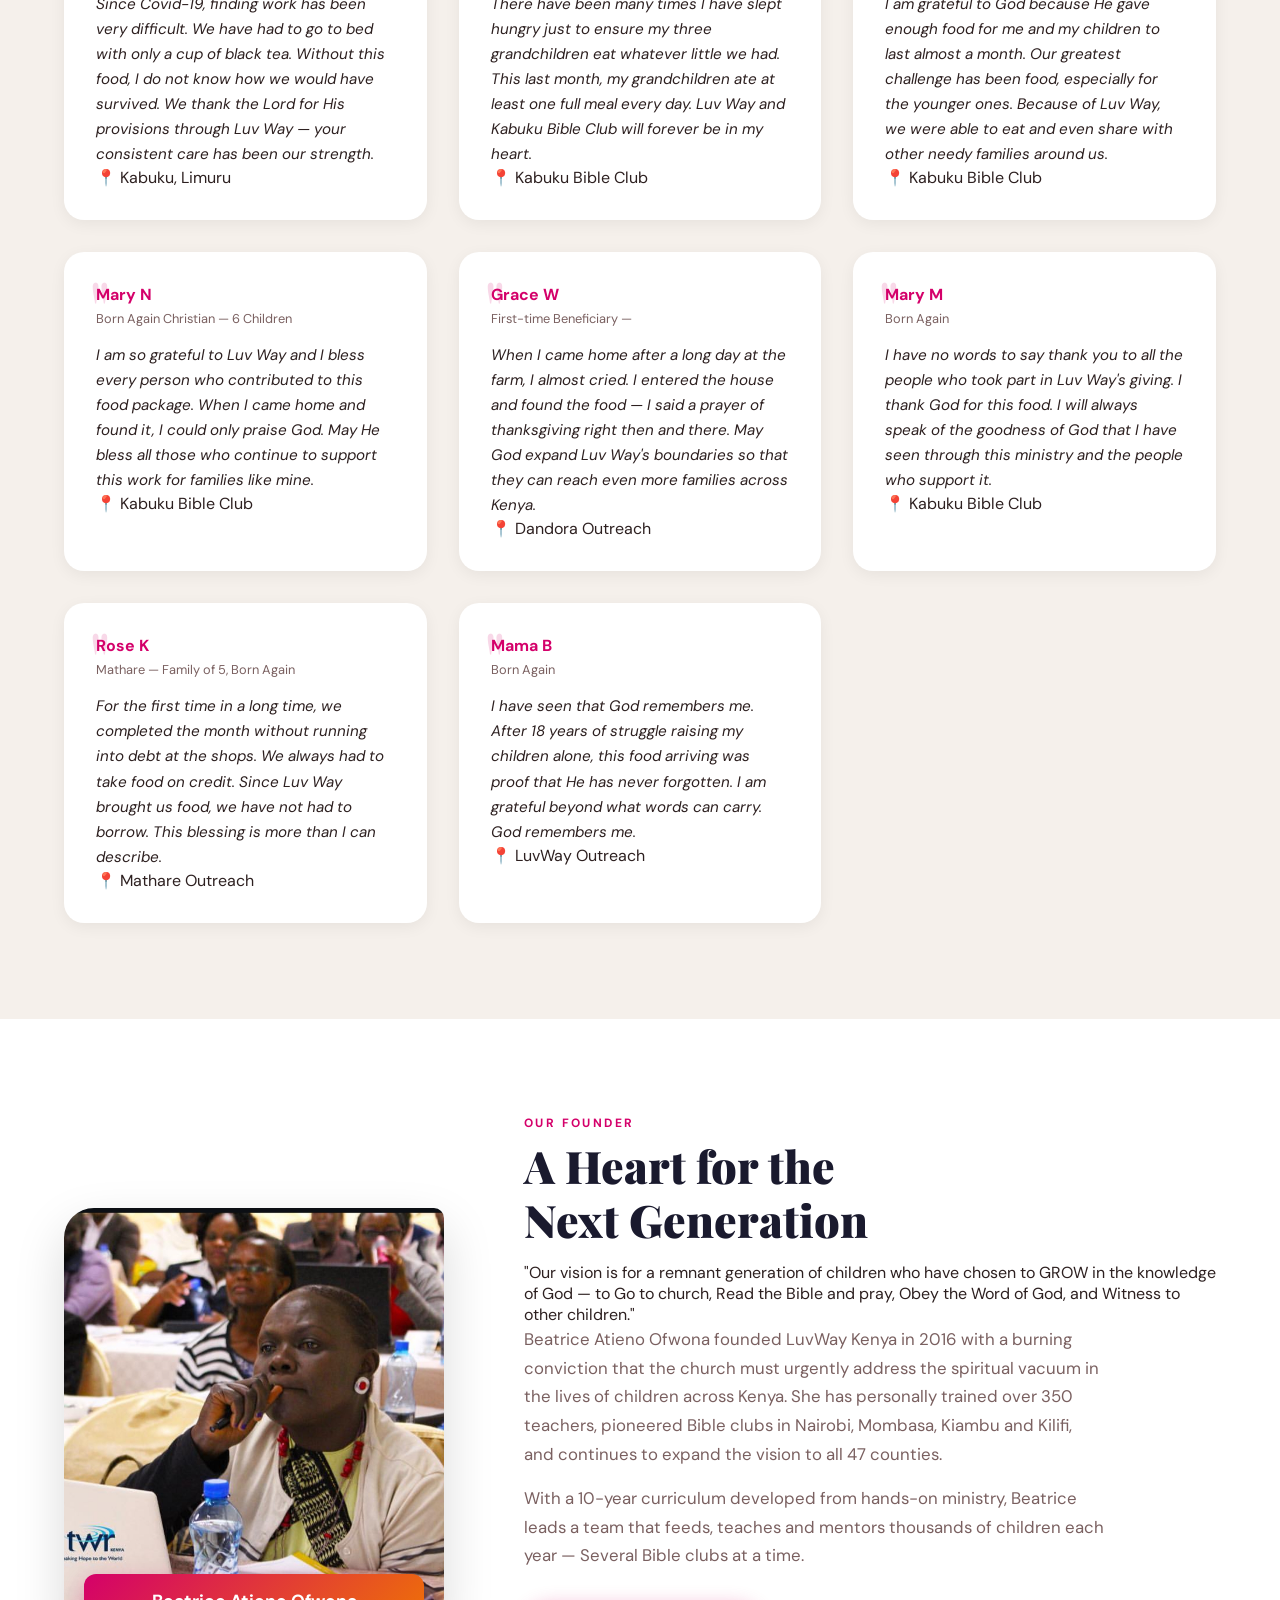
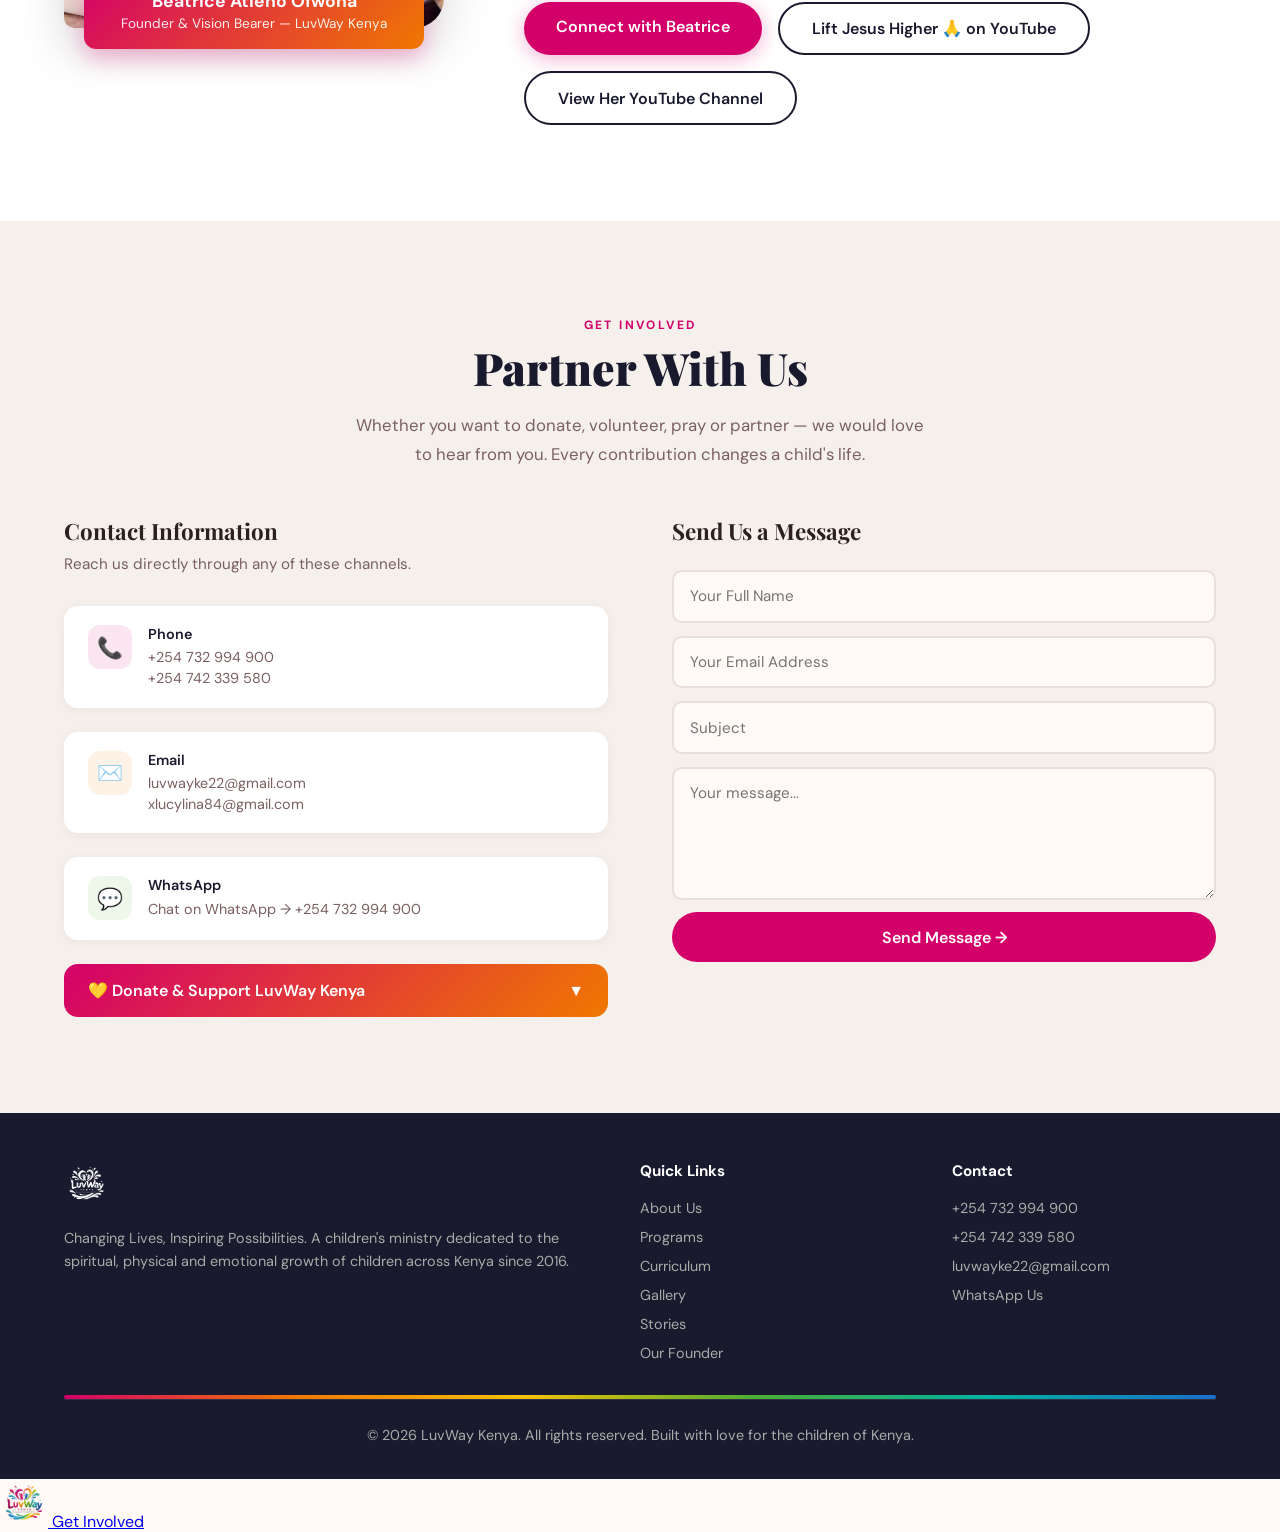
==== commit dbbacc70: "adding meta tag" ====
--- a/index.html
+++ b/index.html
@@ -27,6 +27,7 @@
     gtag('config', 'G-0SMN07BCMK');
 </script>
 
+<meta name="msvalidate.01" content="5C933AAC0D8CDC210B71607F4510E687" />
 <body>
 
     <!-- INTRO SCREEN -->
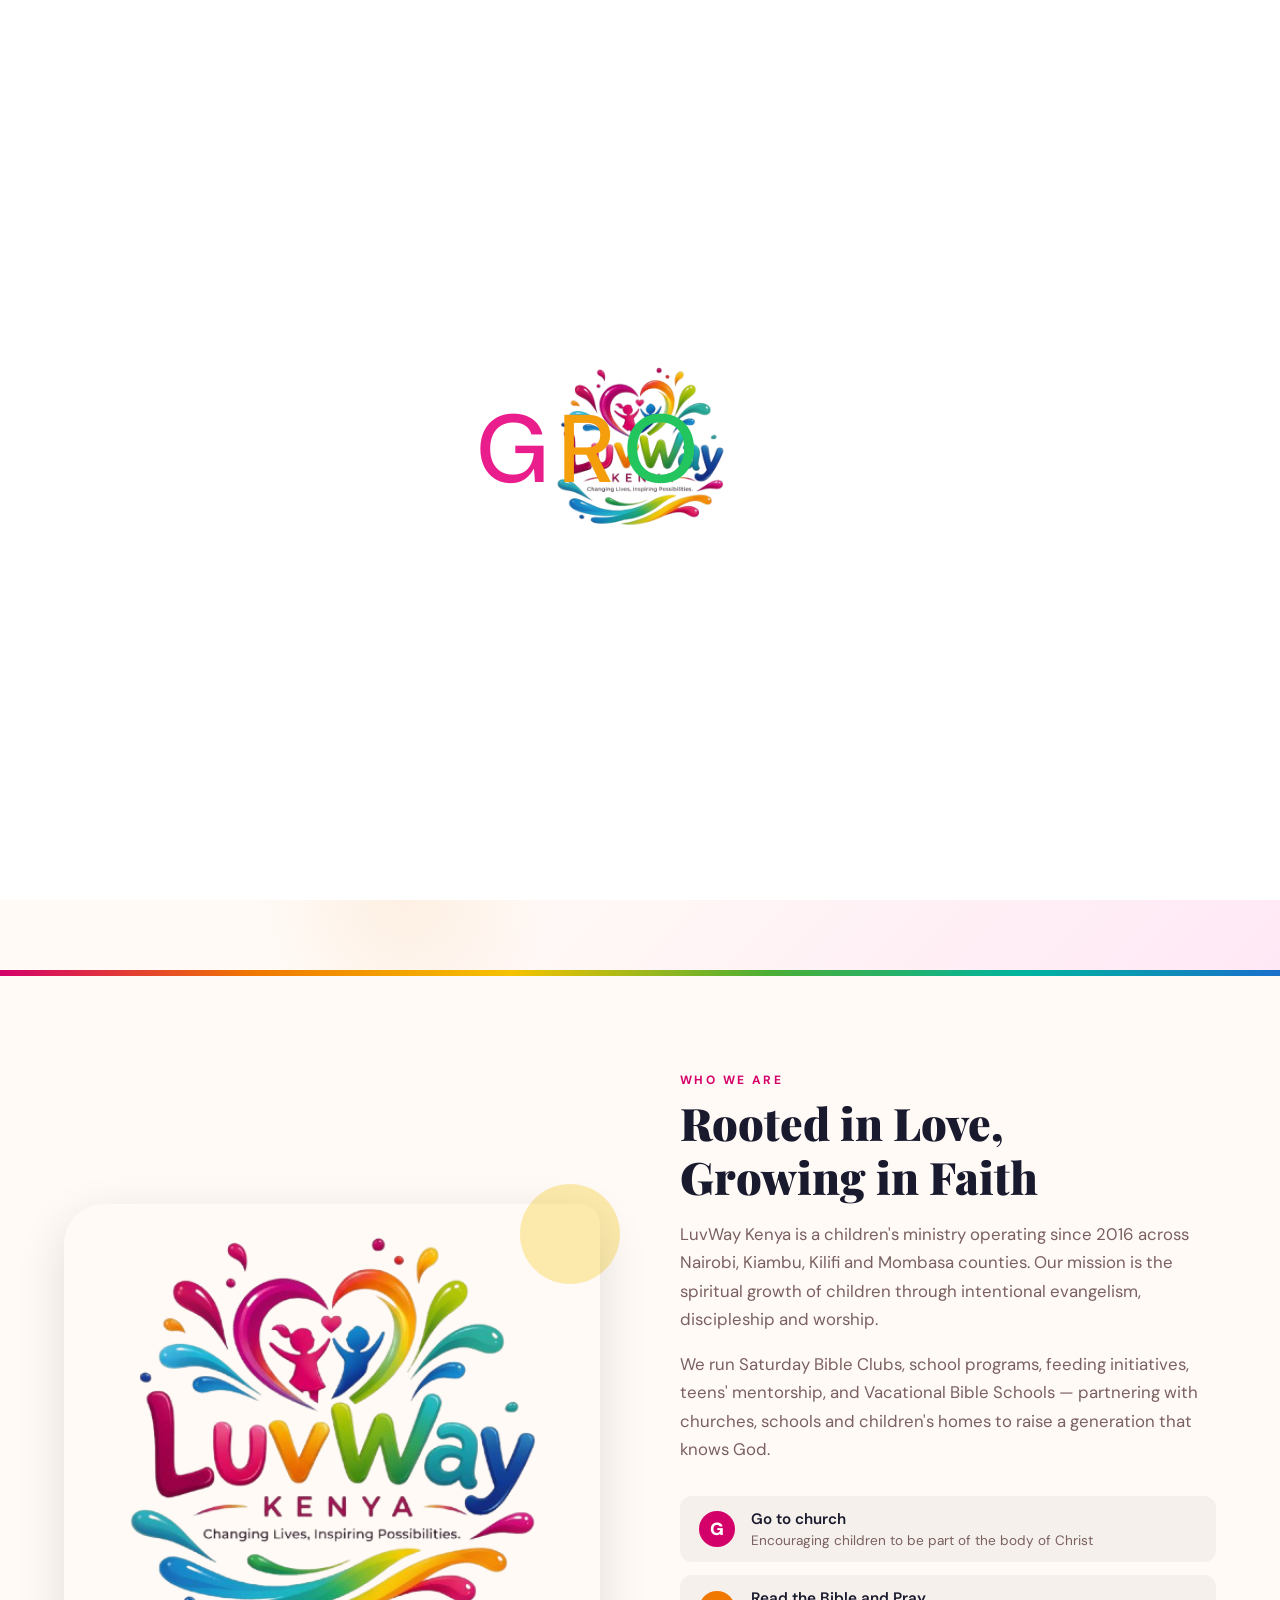
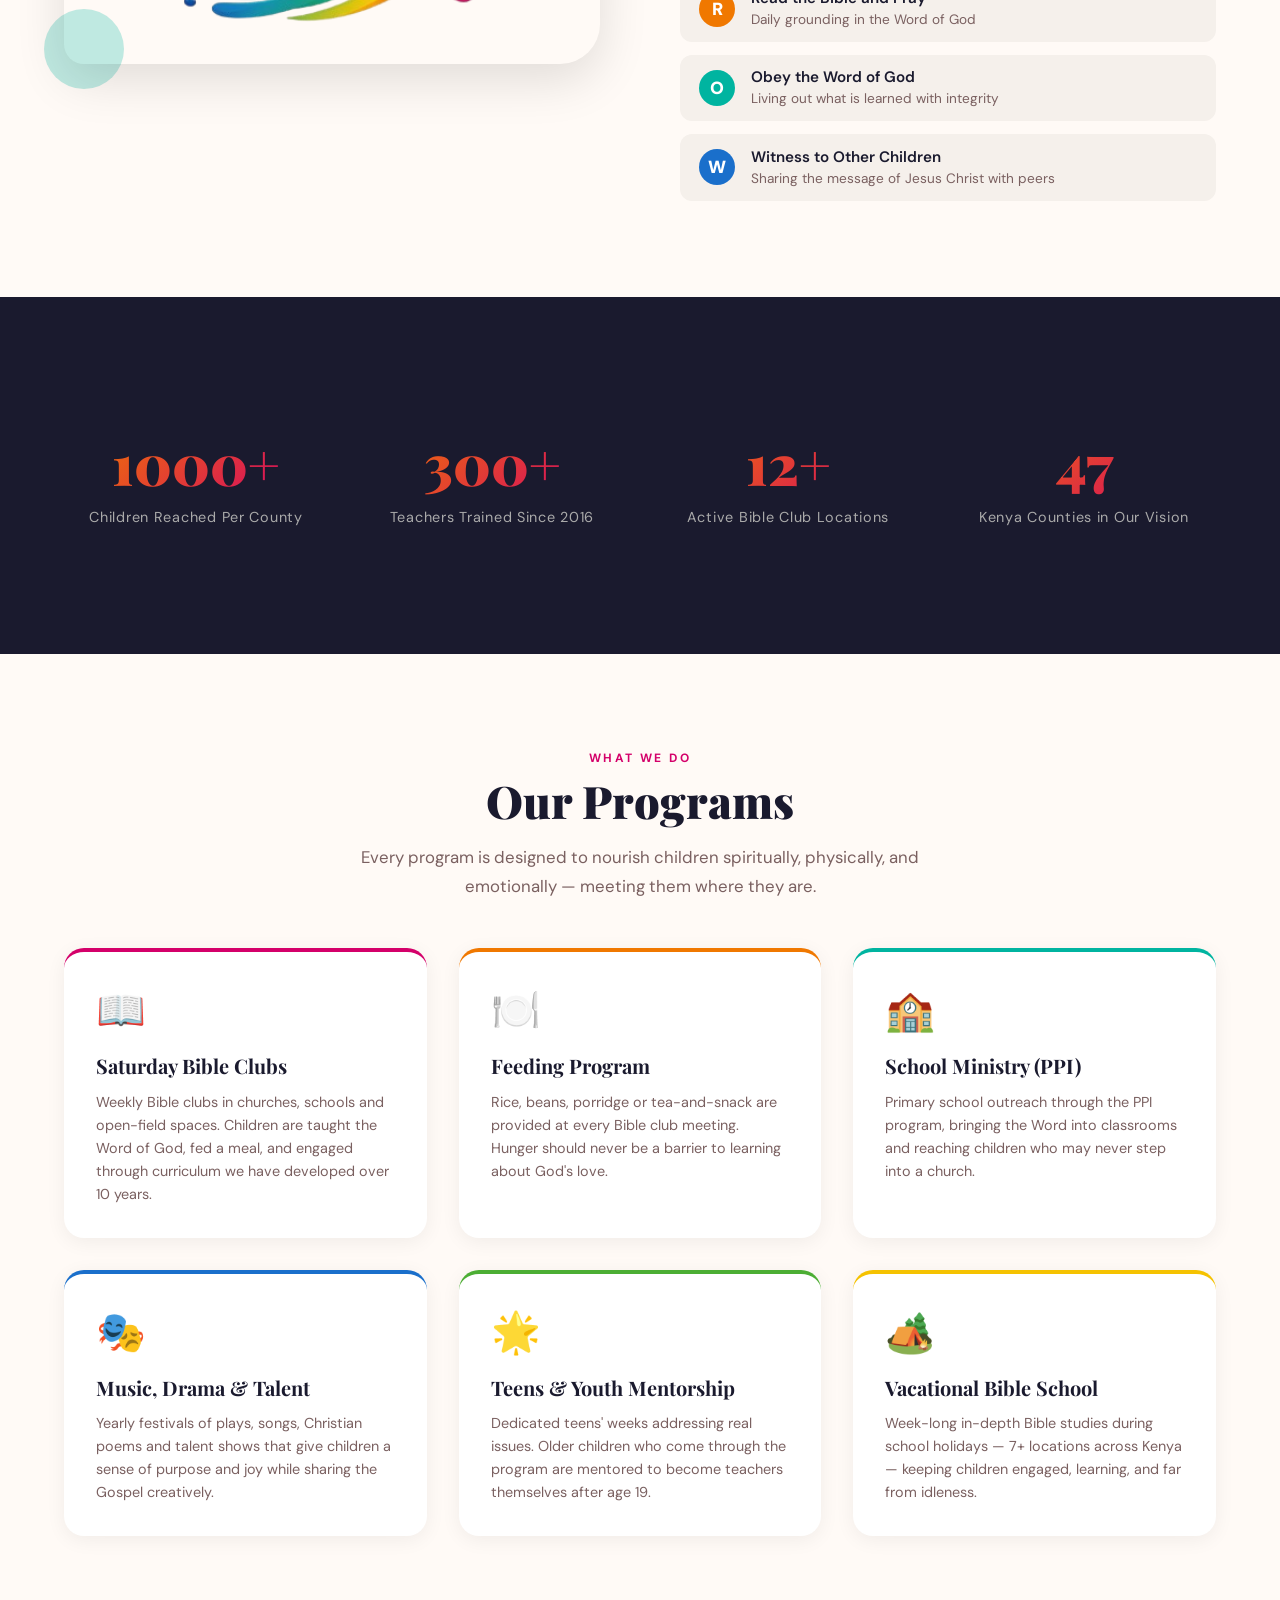
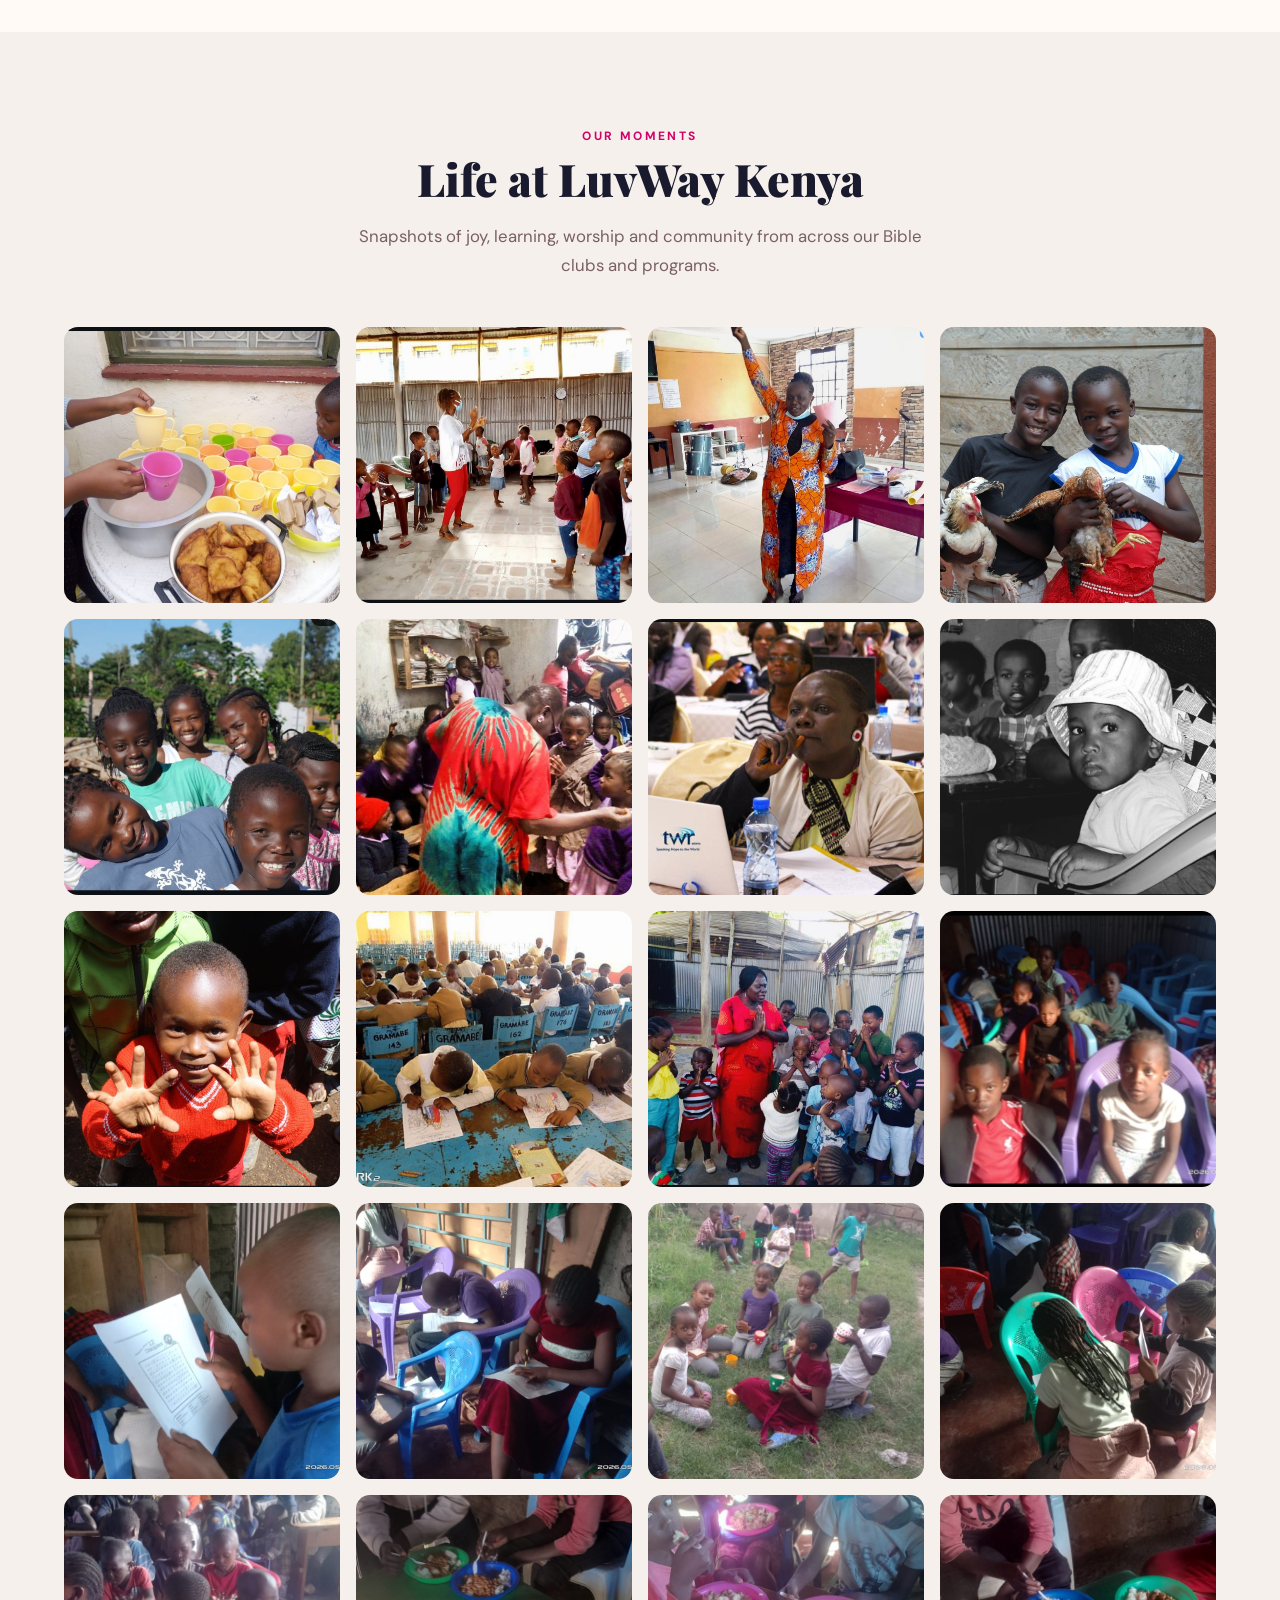
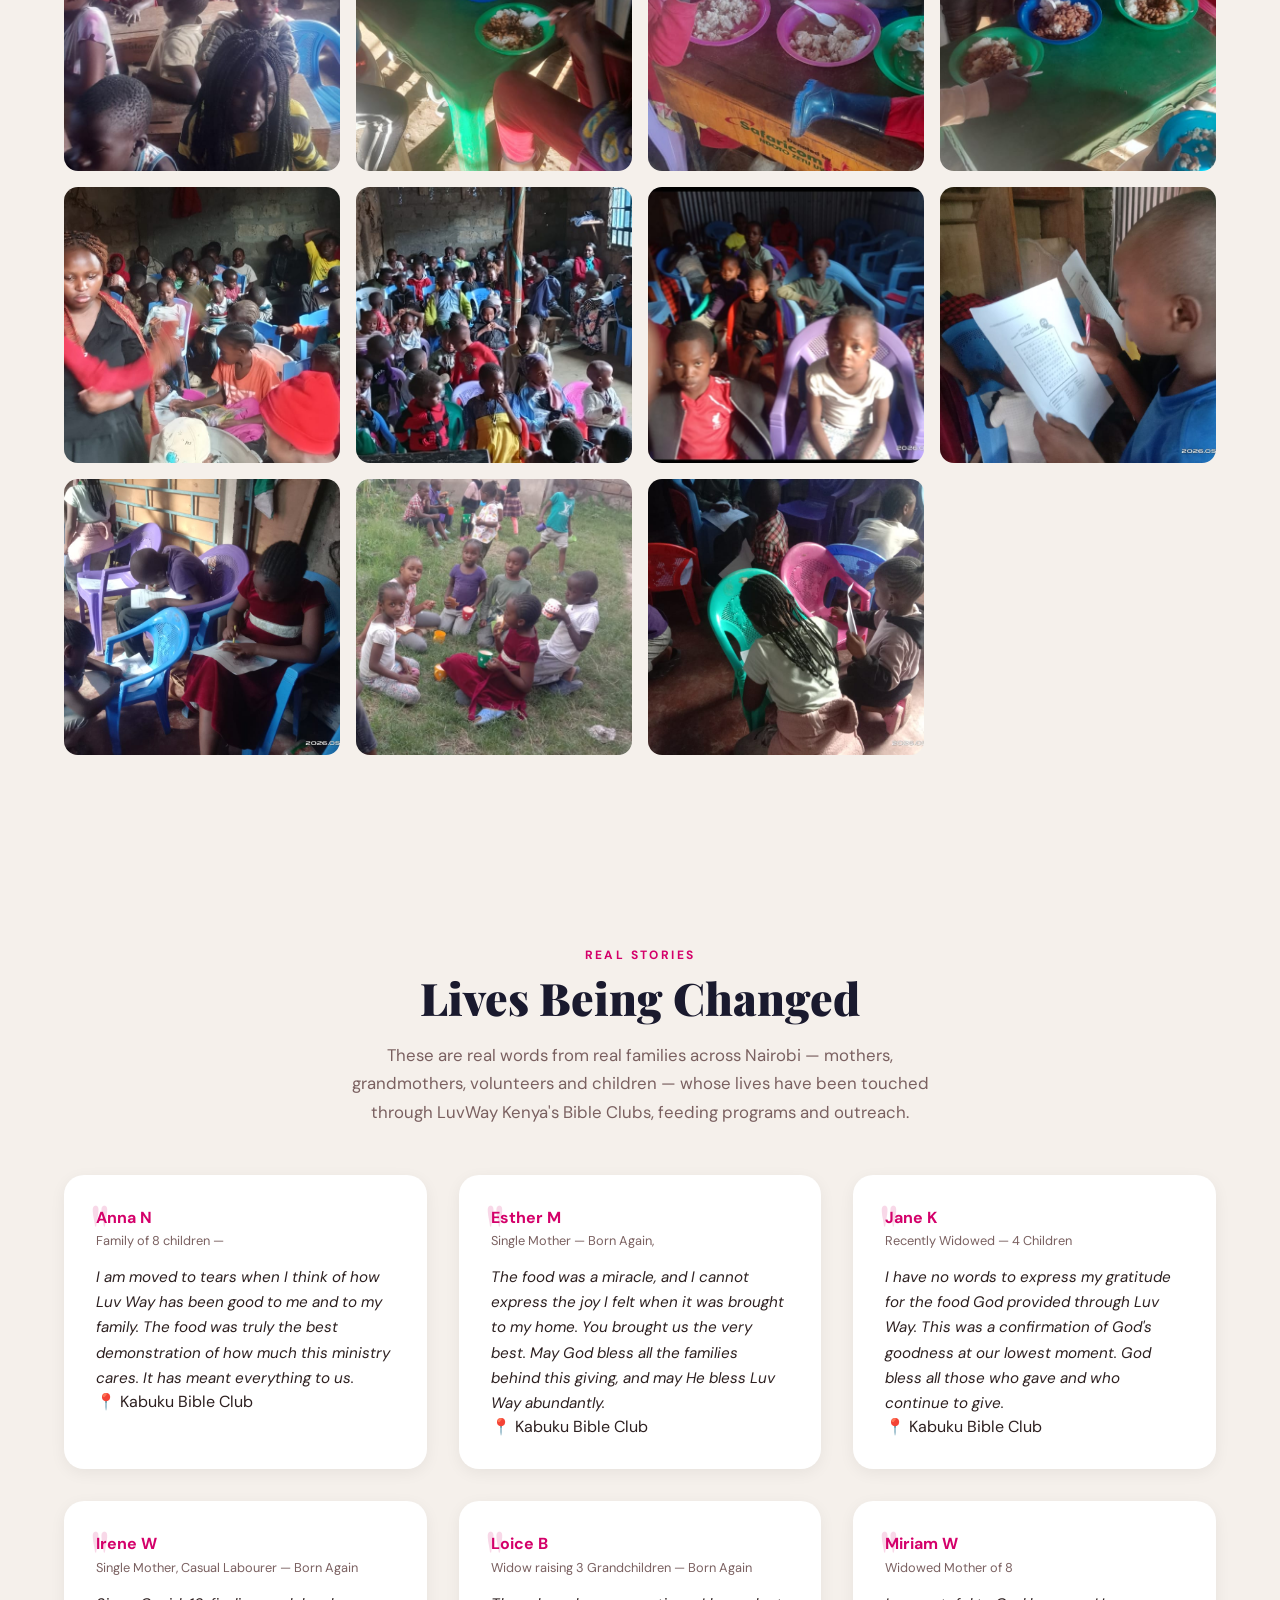
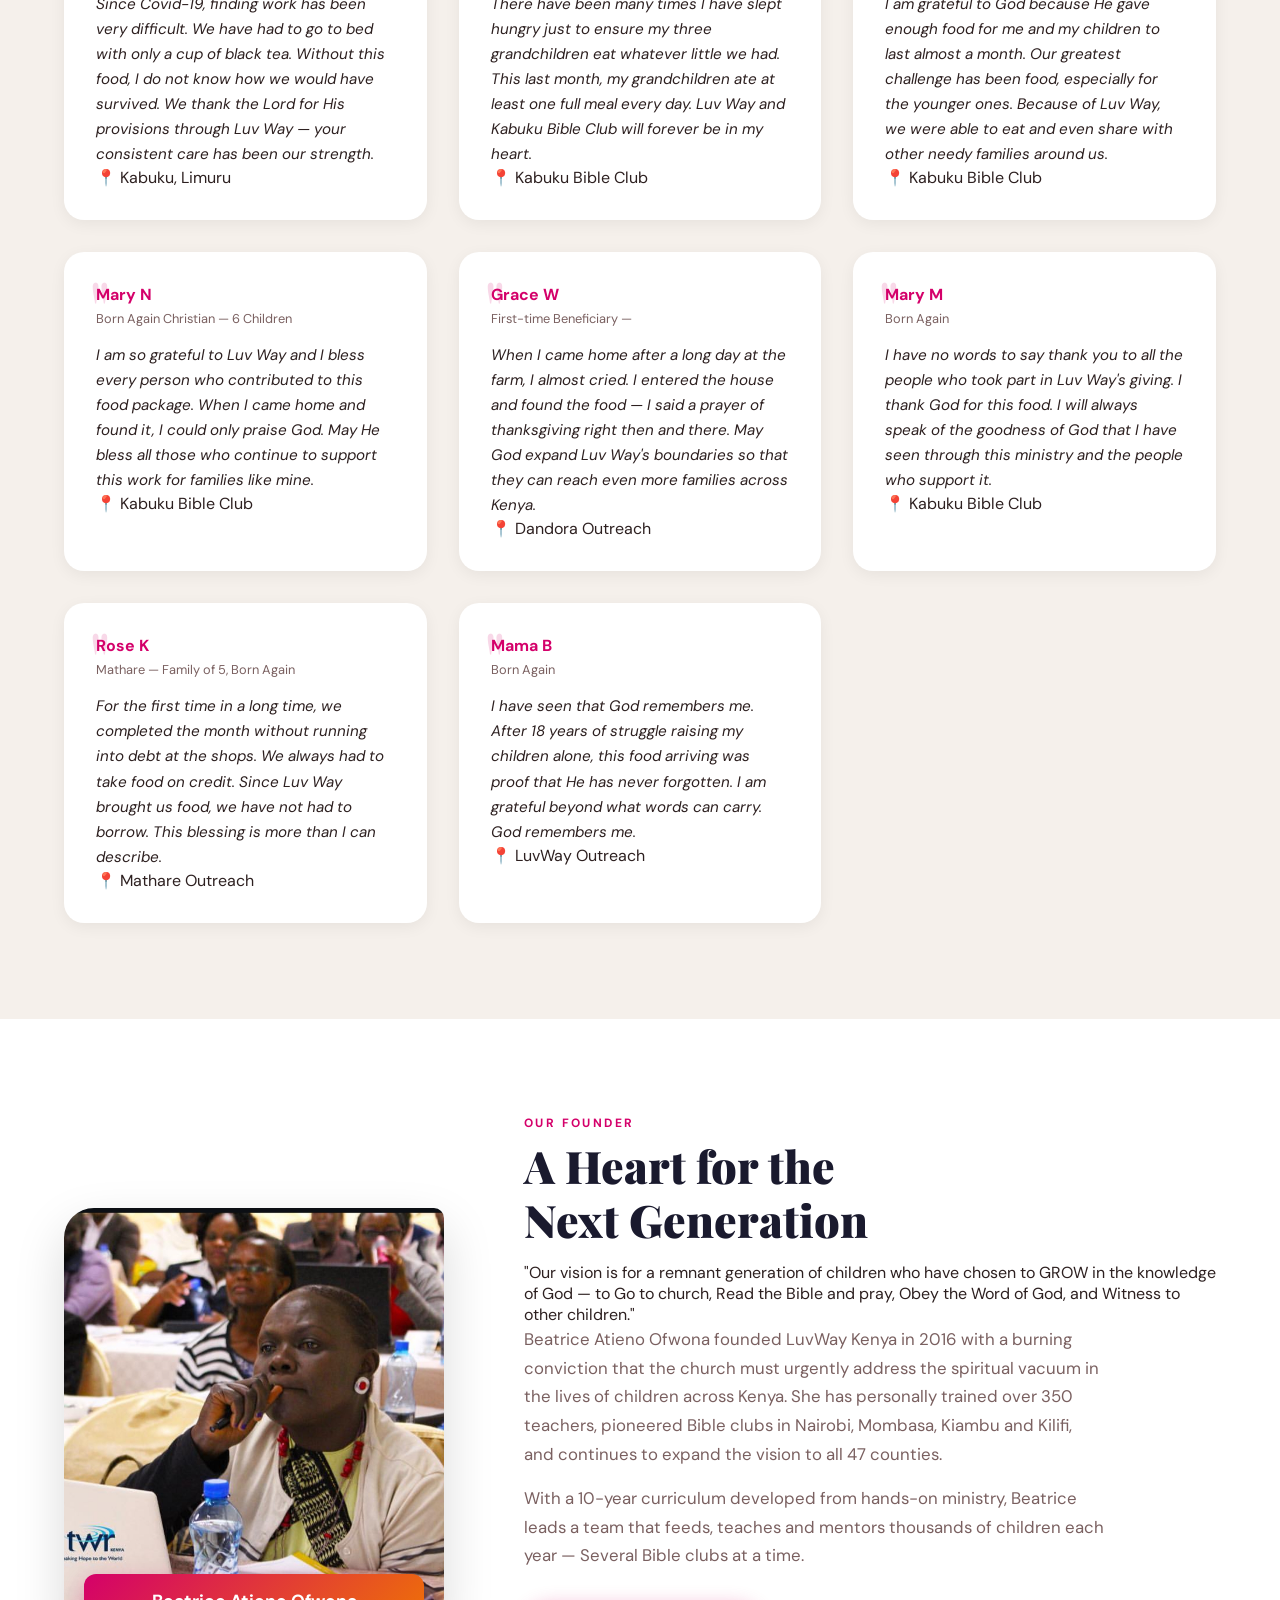
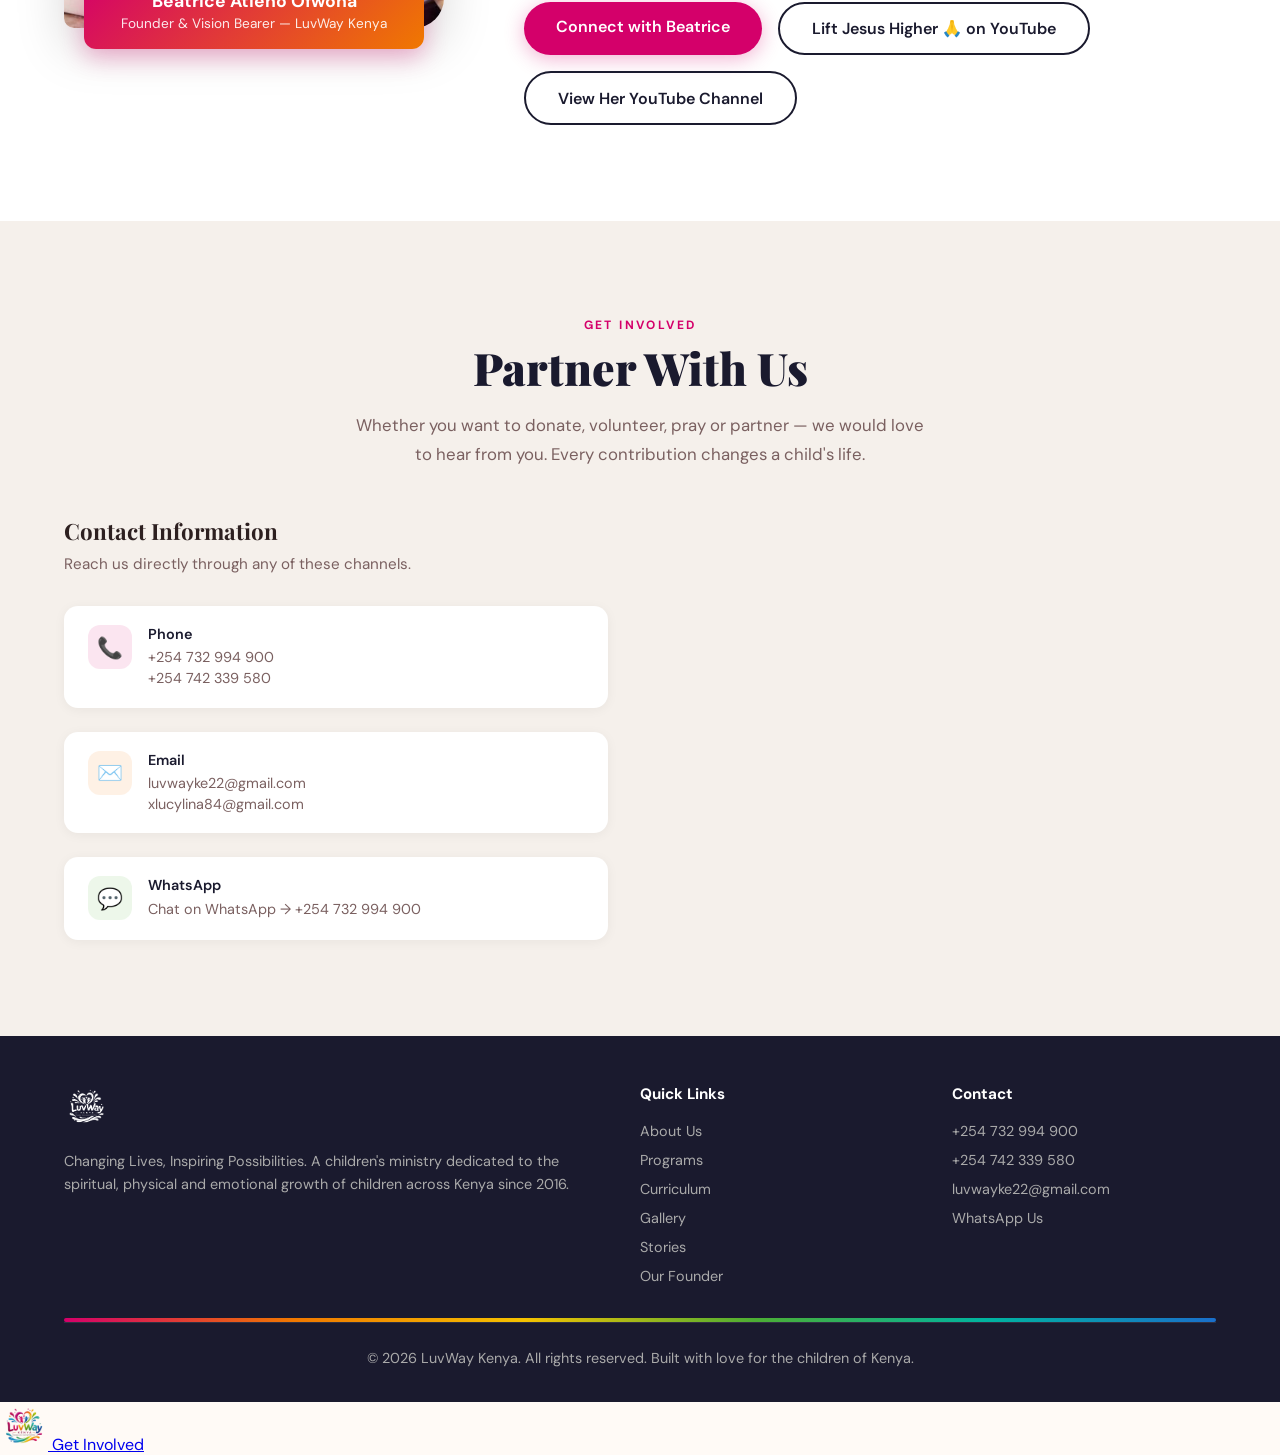
==== commit a3eb30af: "taking down donate  anything on donate" ====
--- a/index.html
+++ b/index.html
@@ -9,10 +9,6 @@
     <link href="https://fonts.googleapis.com/css2?family=Playfair+Display:wght@700;900&family=DM+Sans:wght@300;400;500;600&display=swap" rel="stylesheet">
     <link rel="stylesheet" href="styles.css">
     <link rel="icon" type="image/x-icon" href="assets/images/favicon.ico">
-    <link rel="canonical" href="https://luvway-k.co.ke" />
-    
-    <link rel="canonical" href="https://www.luvway-k.co.ke/">
-    <link rel="canonical" href="https://luvwayk.vercel.app/">
 </head>
 <!-- Google tag (gtag.js) -->
 <script async src="https://www.googletagmanager.com/gtag/js?id=G-0SMN07BCMK"></script>
@@ -27,7 +23,6 @@
     gtag('config', 'G-0SMN07BCMK');
 </script>
 
-<meta name="msvalidate.01" content="5C933AAC0D8CDC210B71607F4510E687" />
 <body>
 
     <!-- INTRO SCREEN -->
@@ -91,7 +86,7 @@
             <h1 class="hero-title">Changing Lives,<br><span>Inspiring</span><br>Possibilities.</h1>
             <p class="hero-sub">We pour into the lives of children across Kenya through intentional evangelism, discipleship, worship, feeding programs, and mentorship — so they may pour out into the world.</p>
             <div class="hero-buttons">
-                <a href="#contact" class="btn-primary">Donate via WhatsApp</a>
+                <!-- <a href="#contact" class="btn-primary">Donate via WhatsApp</a> -->
                 <a href="#about" class="btn-secondary">Our Story</a>
             </div>
         </div>
@@ -489,7 +484,7 @@
                     </div>
                 </div>
 
-                <div class="contact-panel-wrapper" style="margin-top:1.5rem;">
+                <!-- <div class="contact-panel-wrapper" style="margin-top:1.5rem;">
                     <button class="contact-panel-toggle" onclick="togglePanel(this)">
                         <span>💛 Donate & Support LuvWay Kenya</span>
                         <span class="toggle-arrow">▼</span>
@@ -515,10 +510,10 @@
                             </div>
                         </div>
                     </div>
-                </div>
-            </div>
-
-            <div class="fade-up">
+                </div> -->
+            </div>
+
+            <!-- <div class="fade-up">
                 <h3 style="font-family:'Playfair Display',serif; font-size:1.4rem; margin-bottom:1.5rem;">Send Us a Message</h3>
                 <div class="contact-form">
                     <input type="text" placeholder="Your Full Name">
@@ -527,7 +522,7 @@
                     <textarea rows="5" placeholder="Your message..."></textarea>
                     <button onclick="handleFormSubmit(event)">Send Message →</button>
                 </div>
-            </div>
+            </div> -->
         </div>
     </section>
 
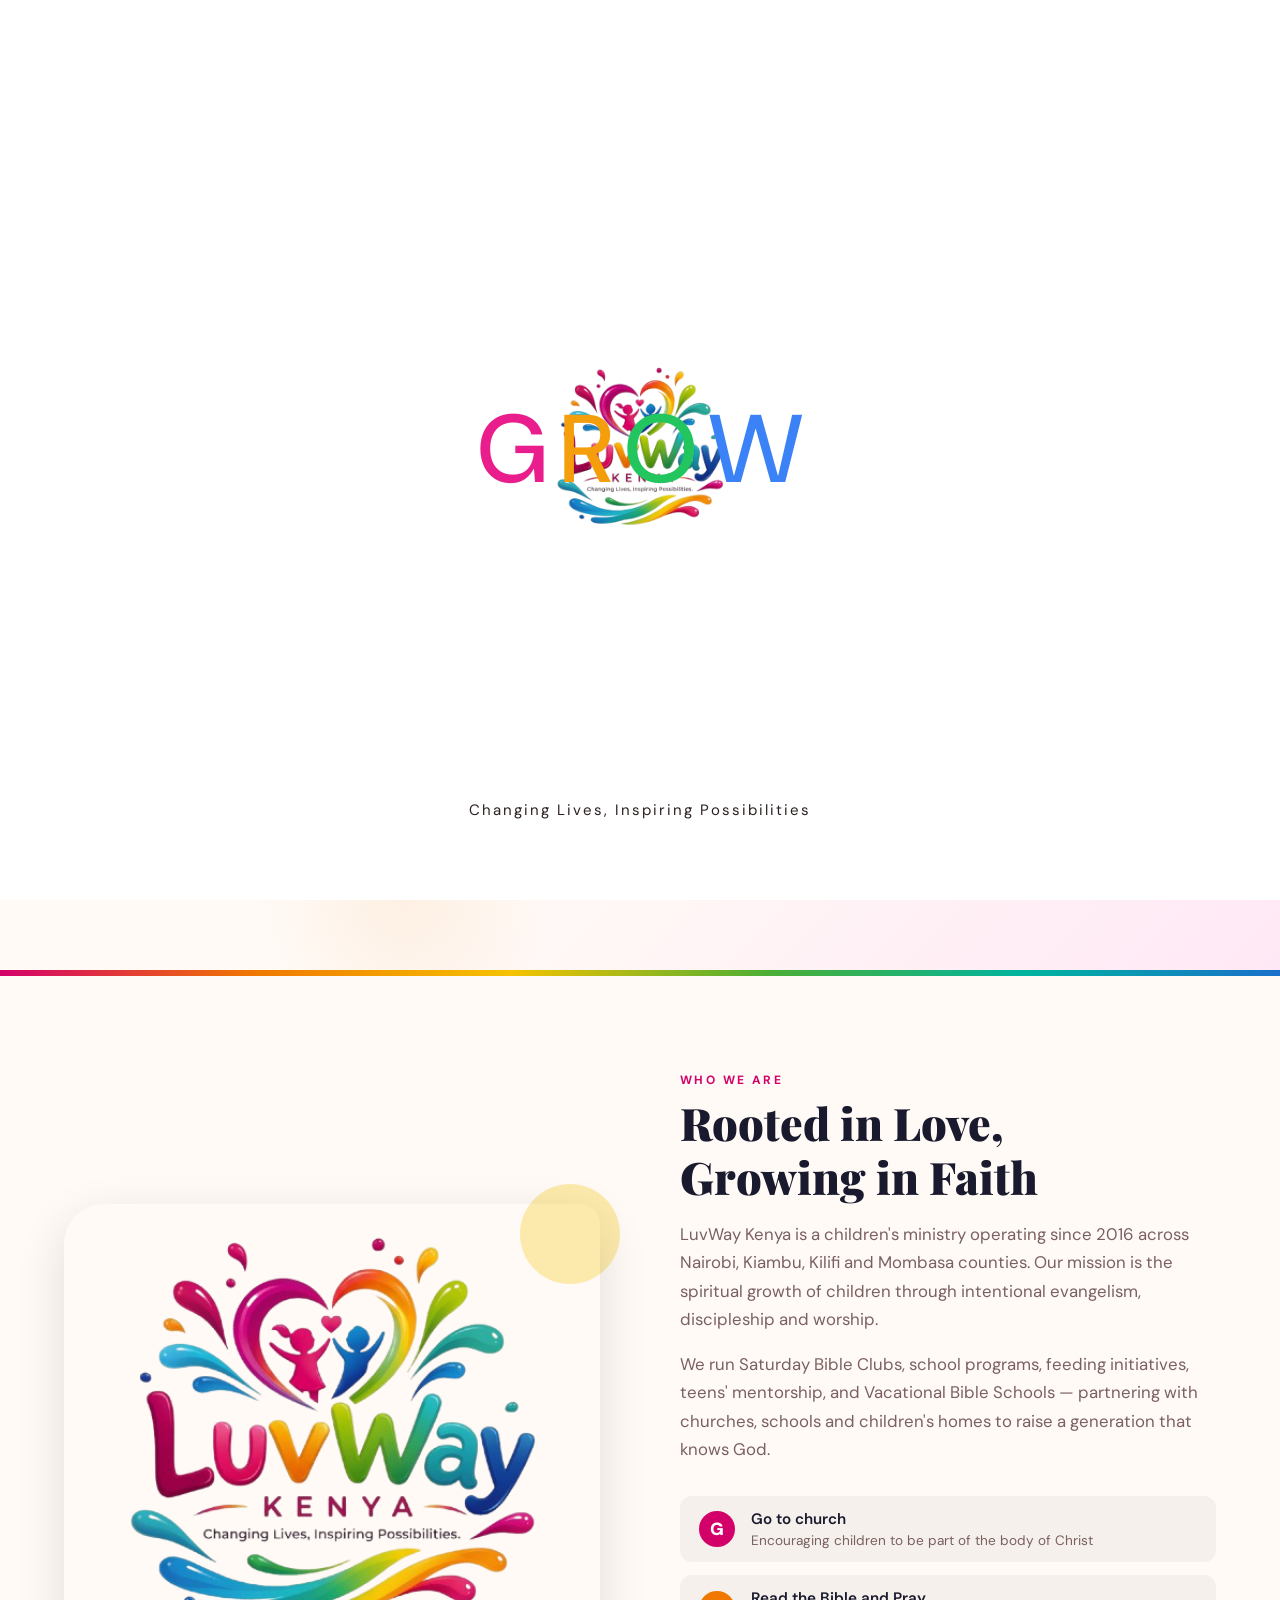
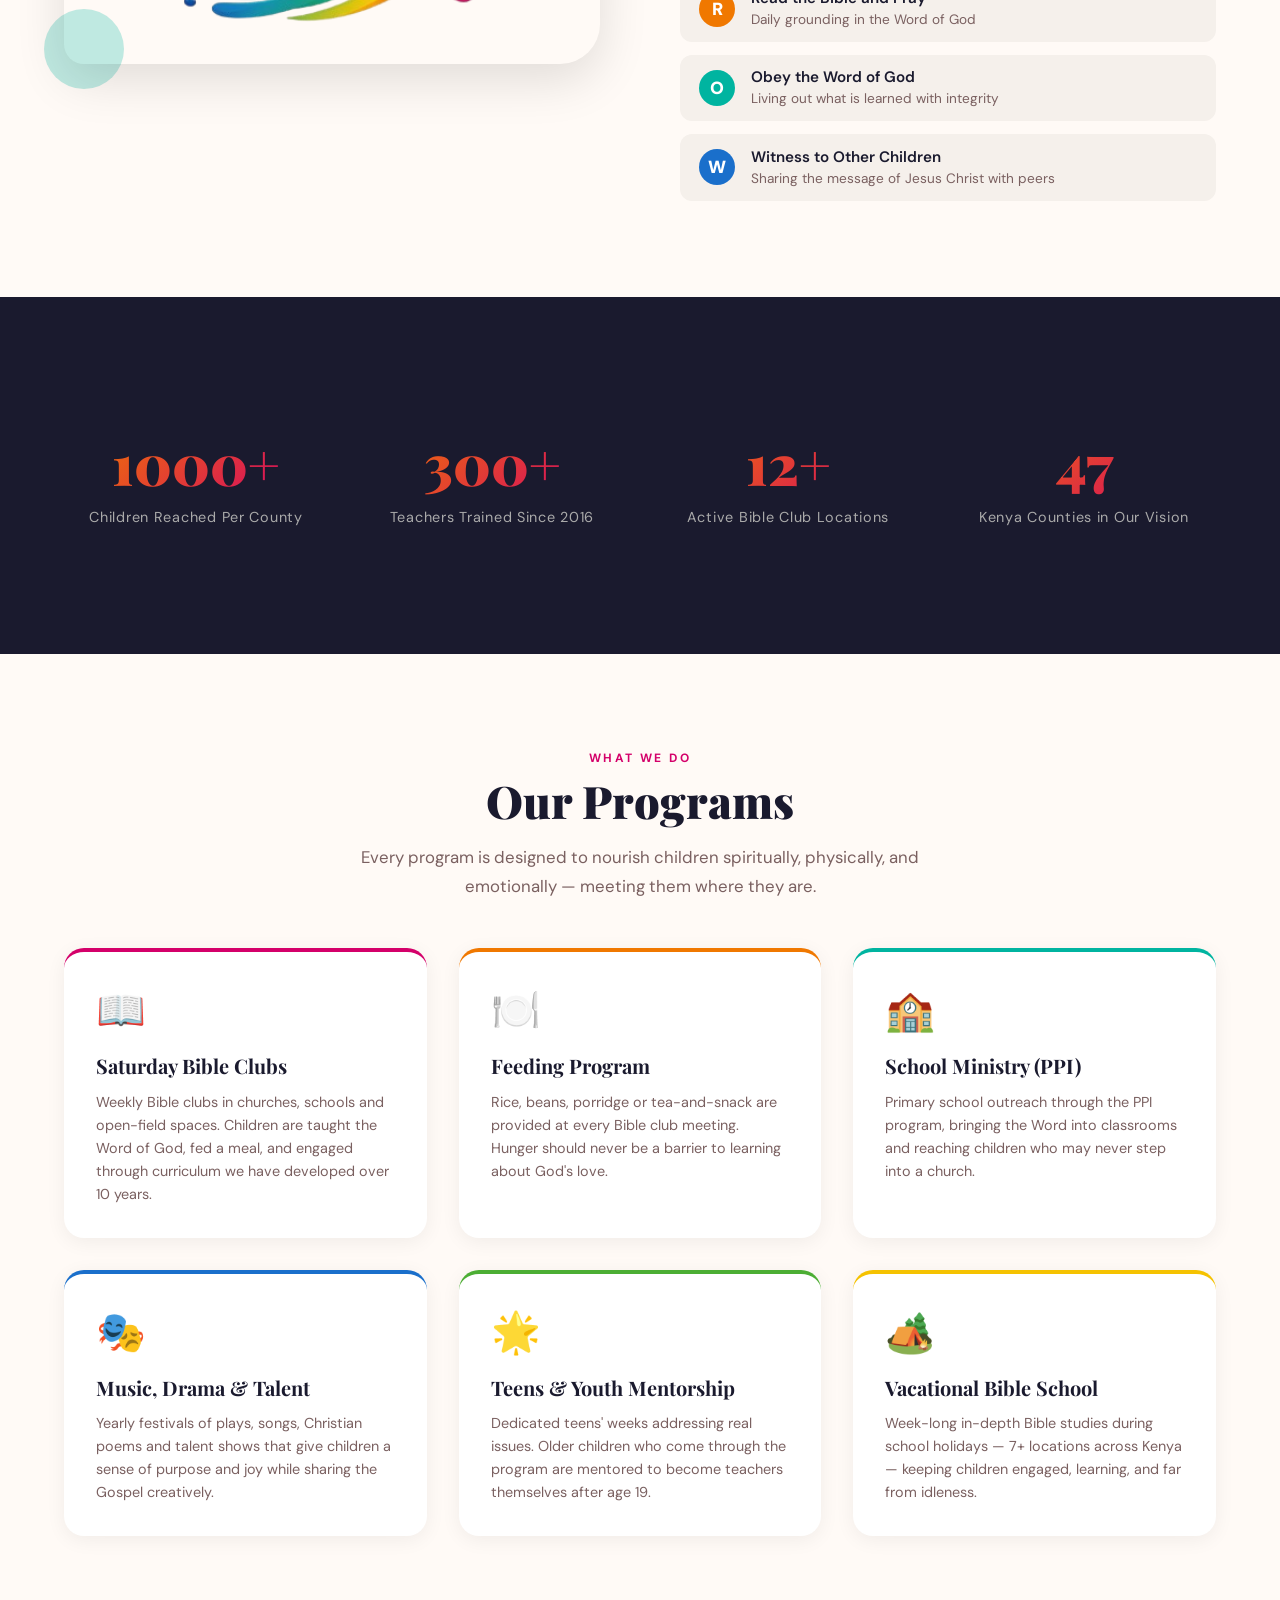
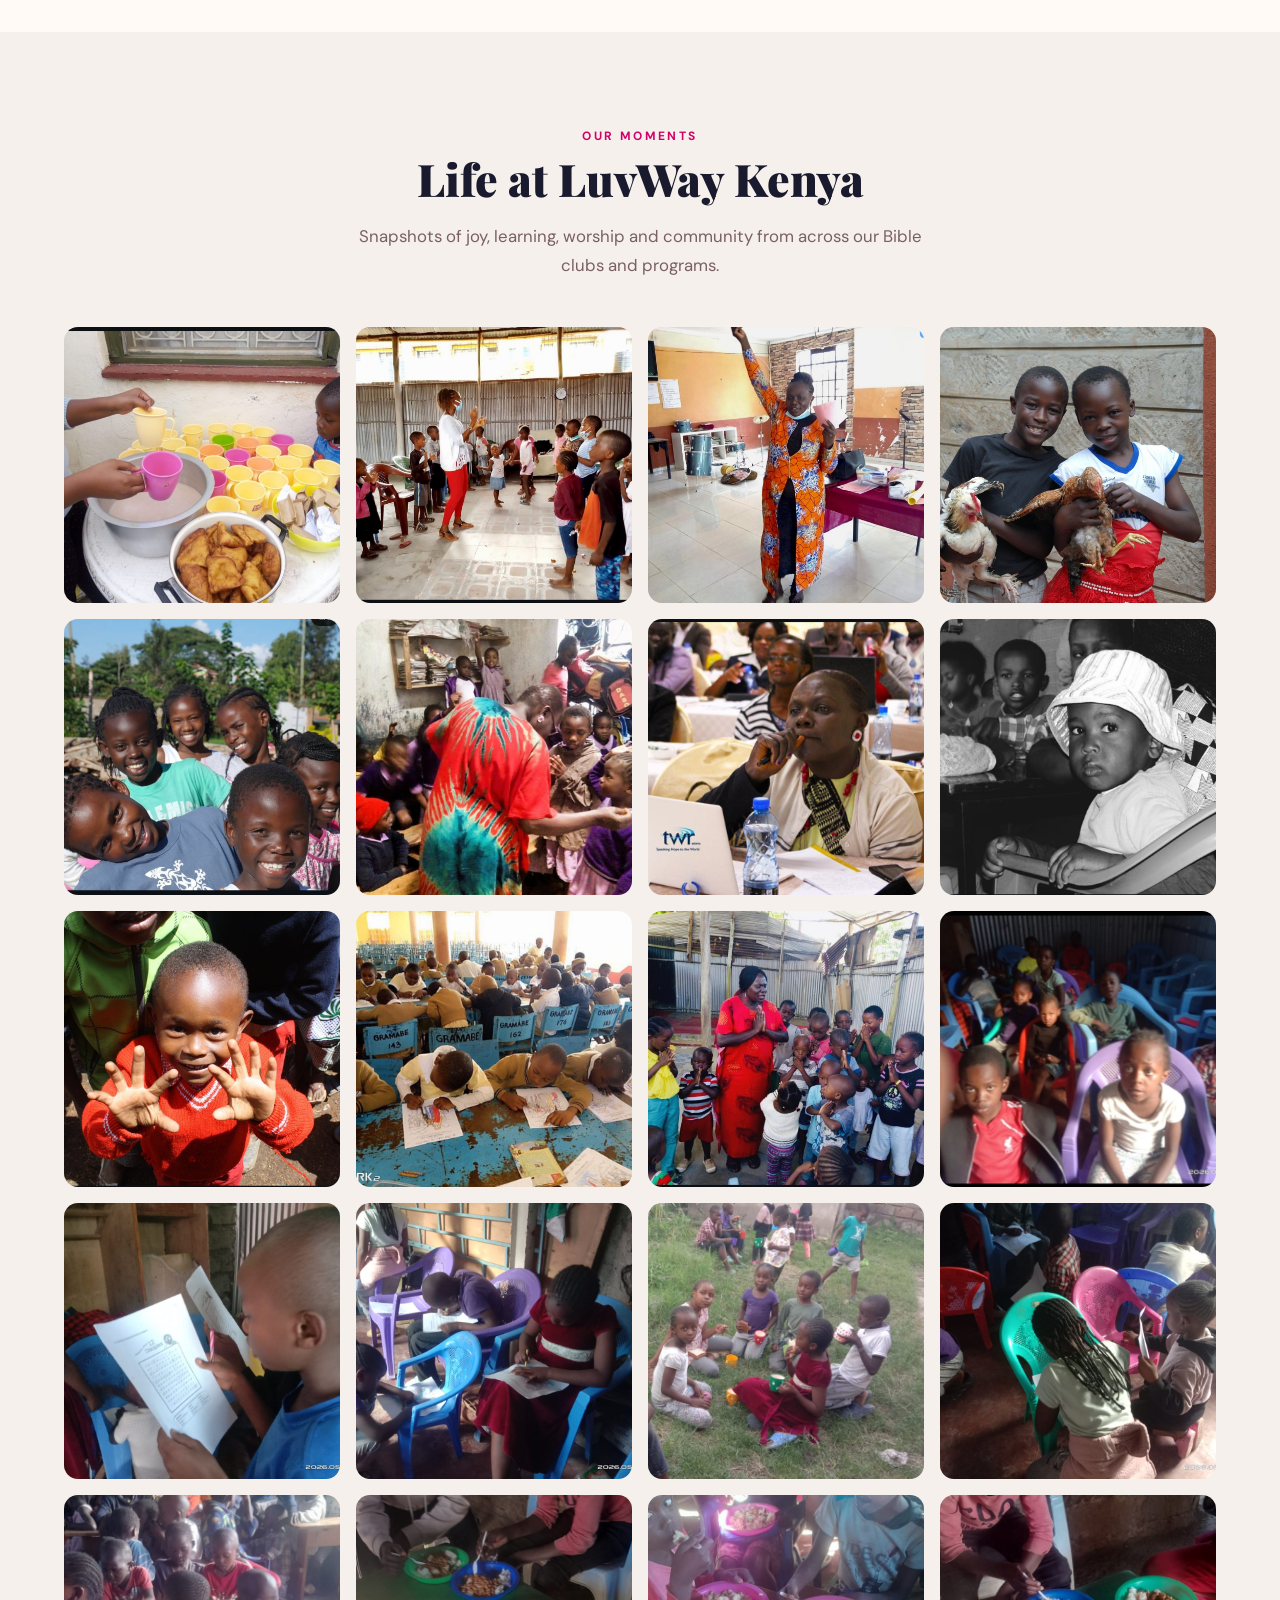
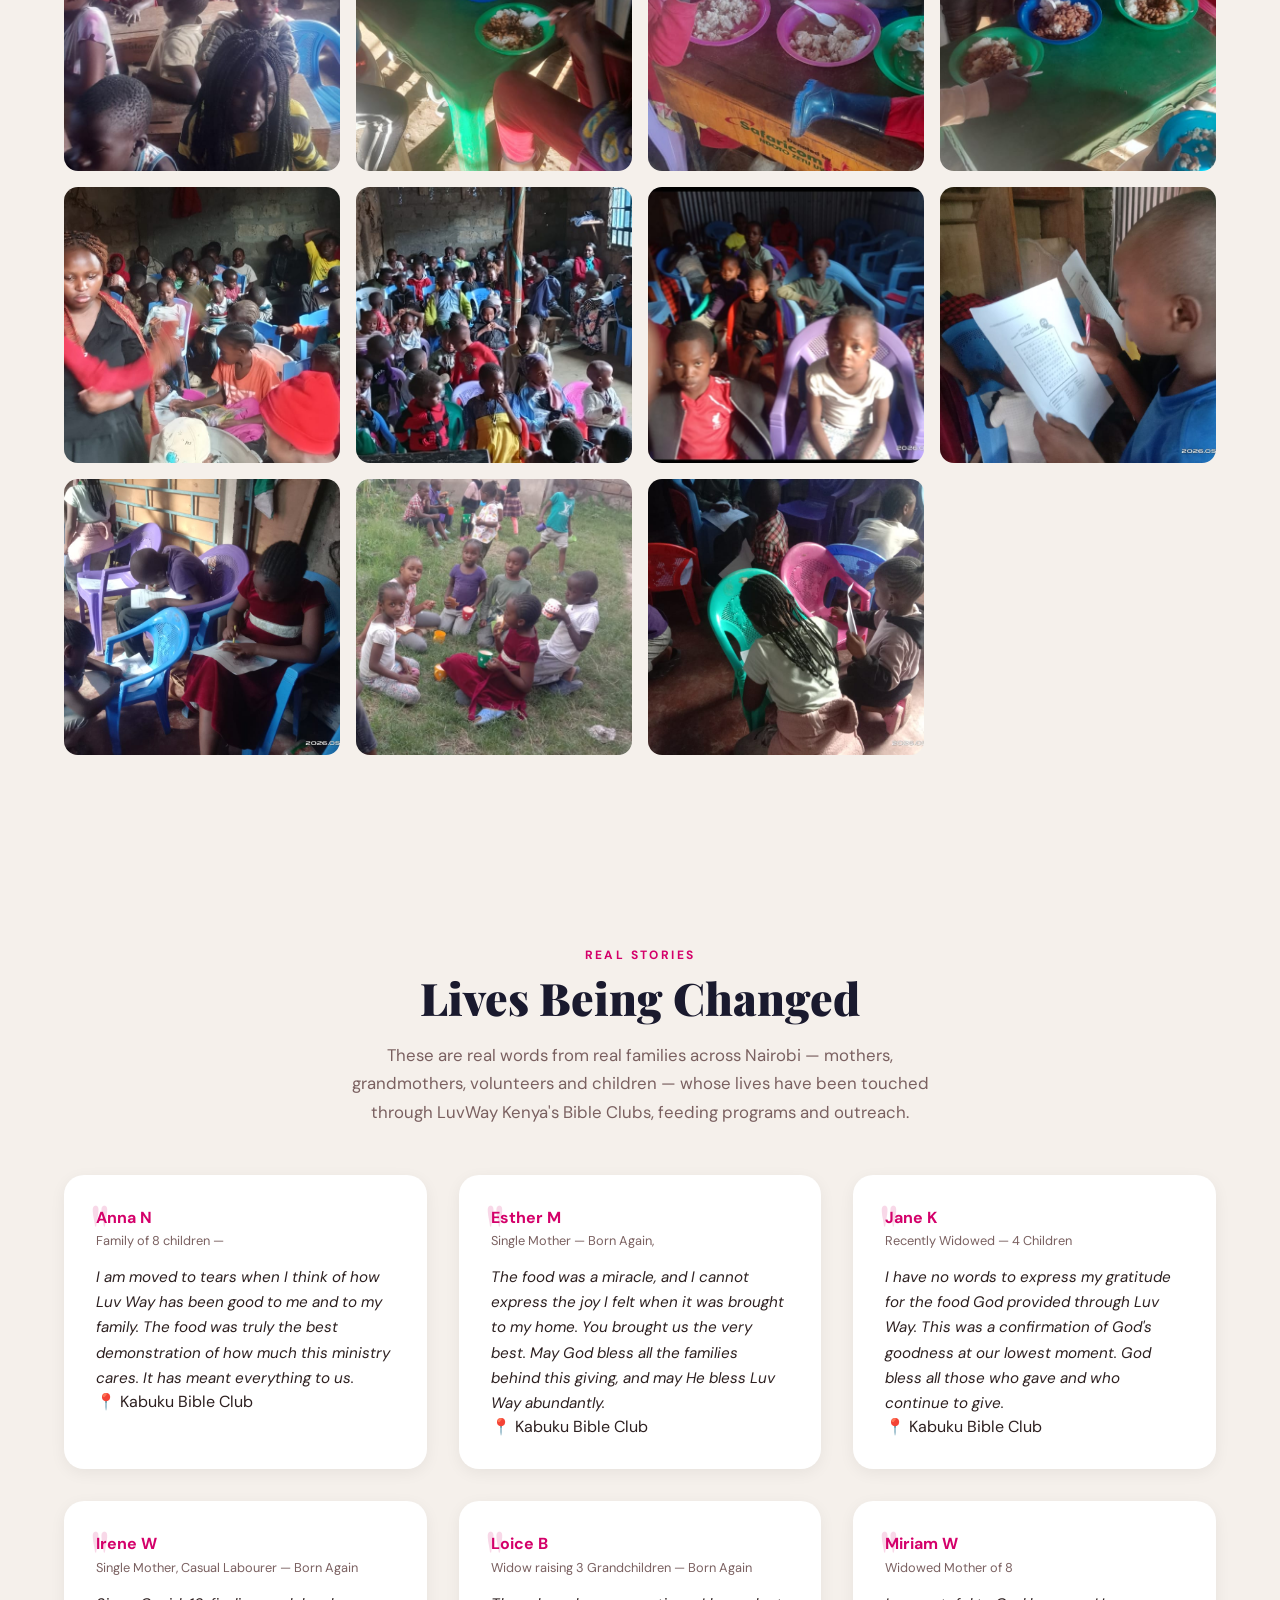
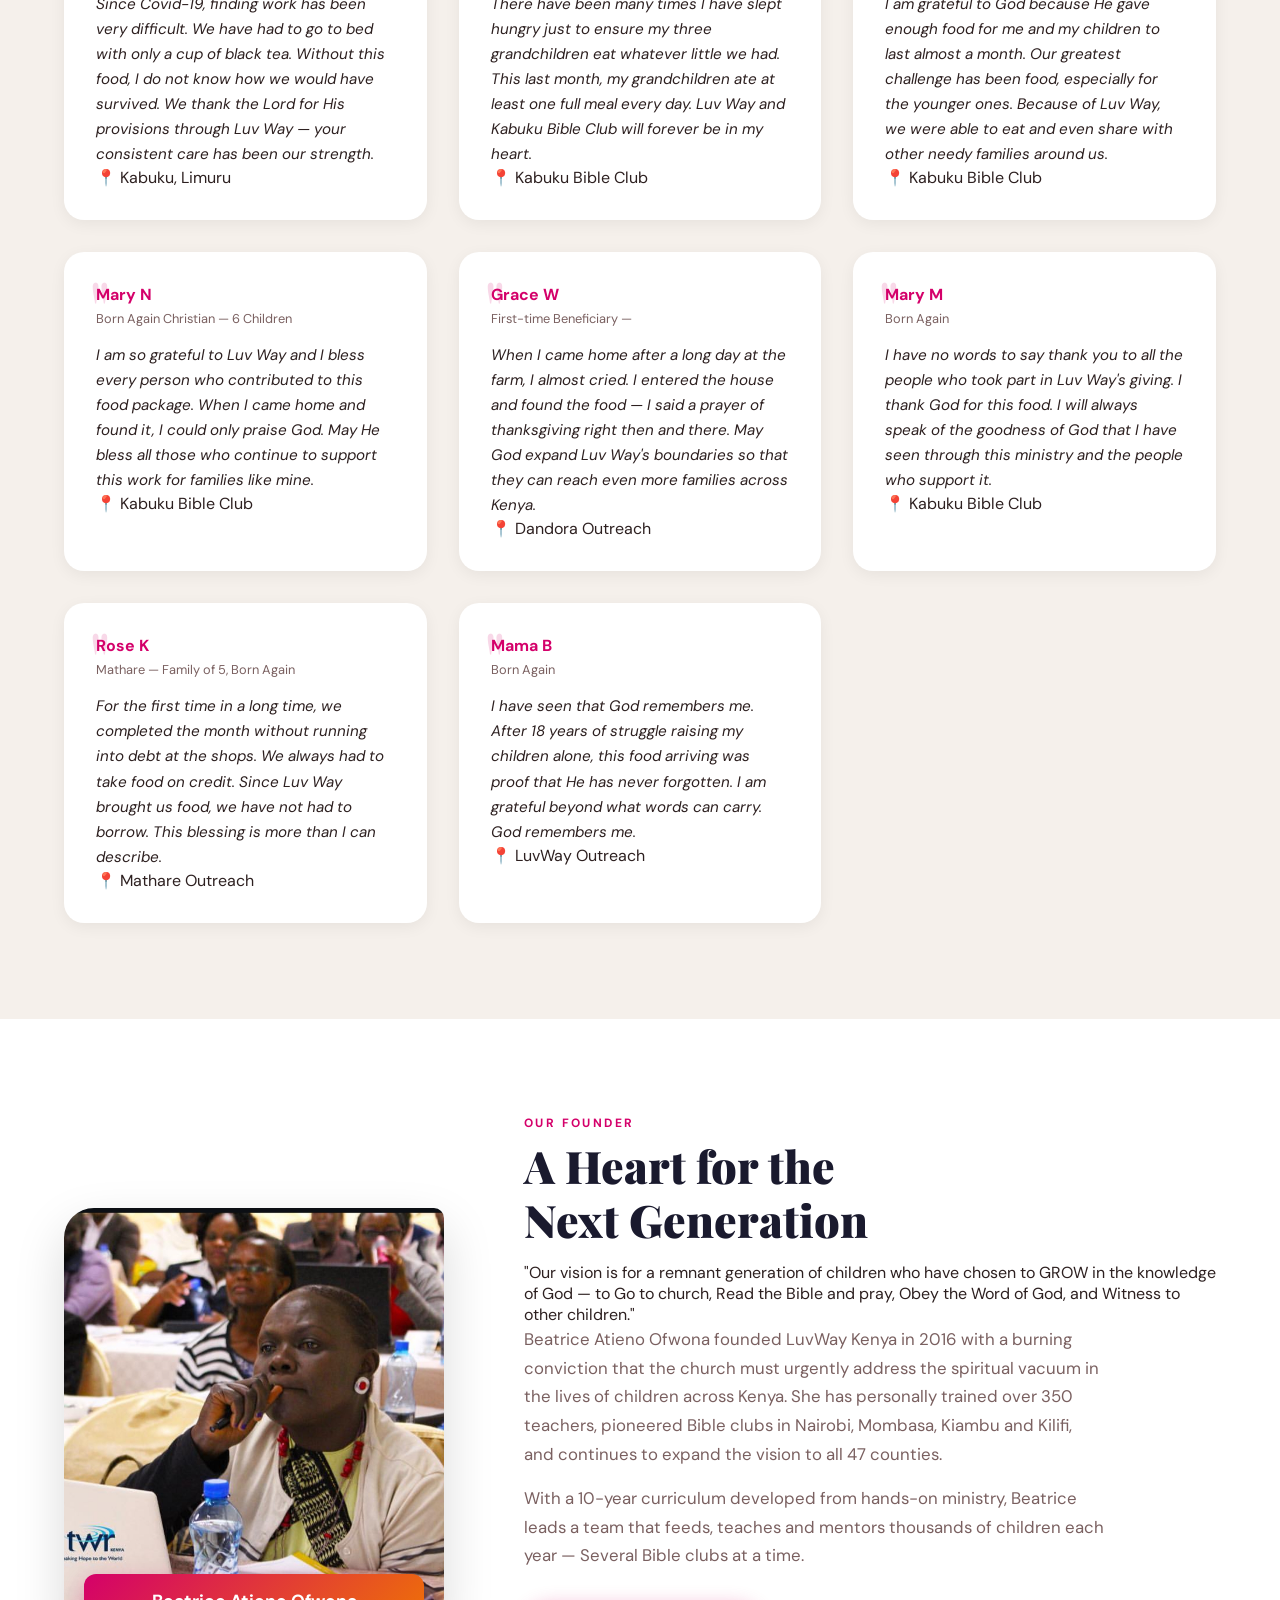
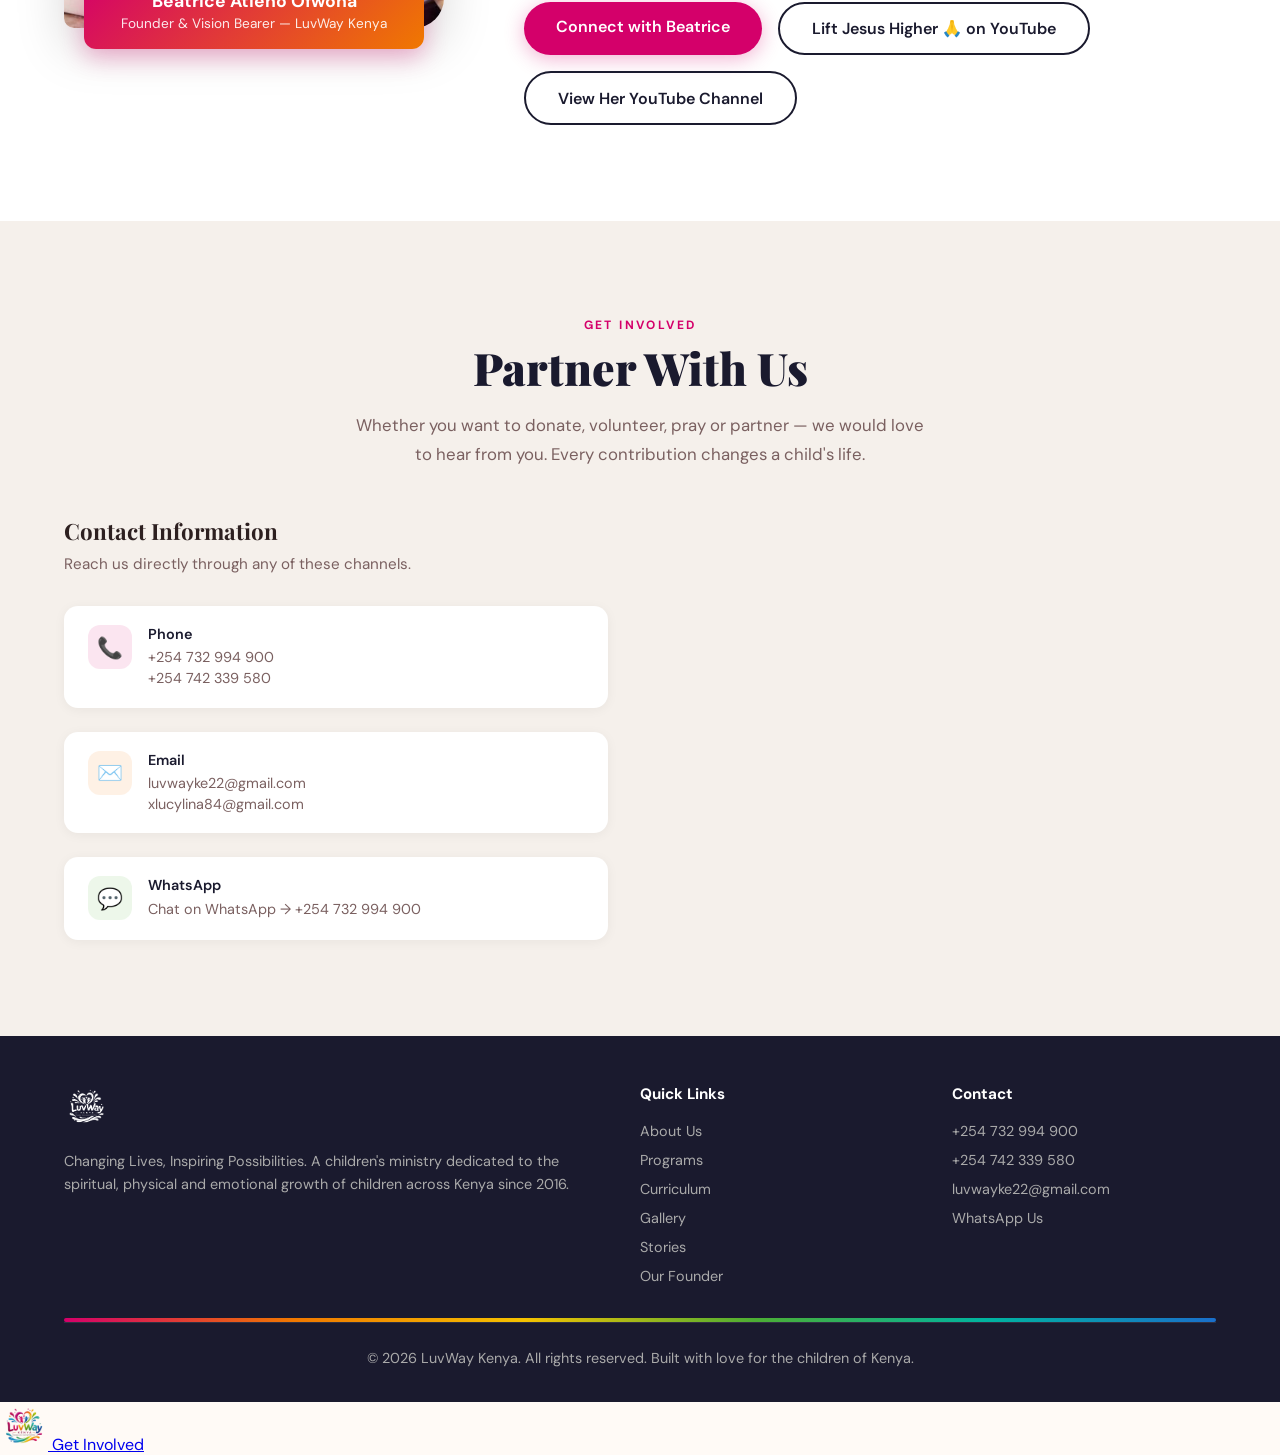
==== commit c23edd58: "taking down donate features" ====
--- a/index.html
+++ b/index.html
@@ -9,6 +9,10 @@
     <link href="https://fonts.googleapis.com/css2?family=Playfair+Display:wght@700;900&family=DM+Sans:wght@300;400;500;600&display=swap" rel="stylesheet">
     <link rel="stylesheet" href="styles.css">
     <link rel="icon" type="image/x-icon" href="assets/images/favicon.ico">
+    <link rel="canonical" href="https://luvway-k.co.ke" />
+    
+    <link rel="canonical" href="https://www.luvway-k.co.ke/">
+    <link rel="canonical" href="https://luvwayk.vercel.app/">
 </head>
 <!-- Google tag (gtag.js) -->
 <script async src="https://www.googletagmanager.com/gtag/js?id=G-0SMN07BCMK"></script>
@@ -23,6 +27,7 @@
     gtag('config', 'G-0SMN07BCMK');
 </script>
 
+<meta name="msvalidate.01" content="5C933AAC0D8CDC210B71607F4510E687" />
 <body>
 
     <!-- INTRO SCREEN -->
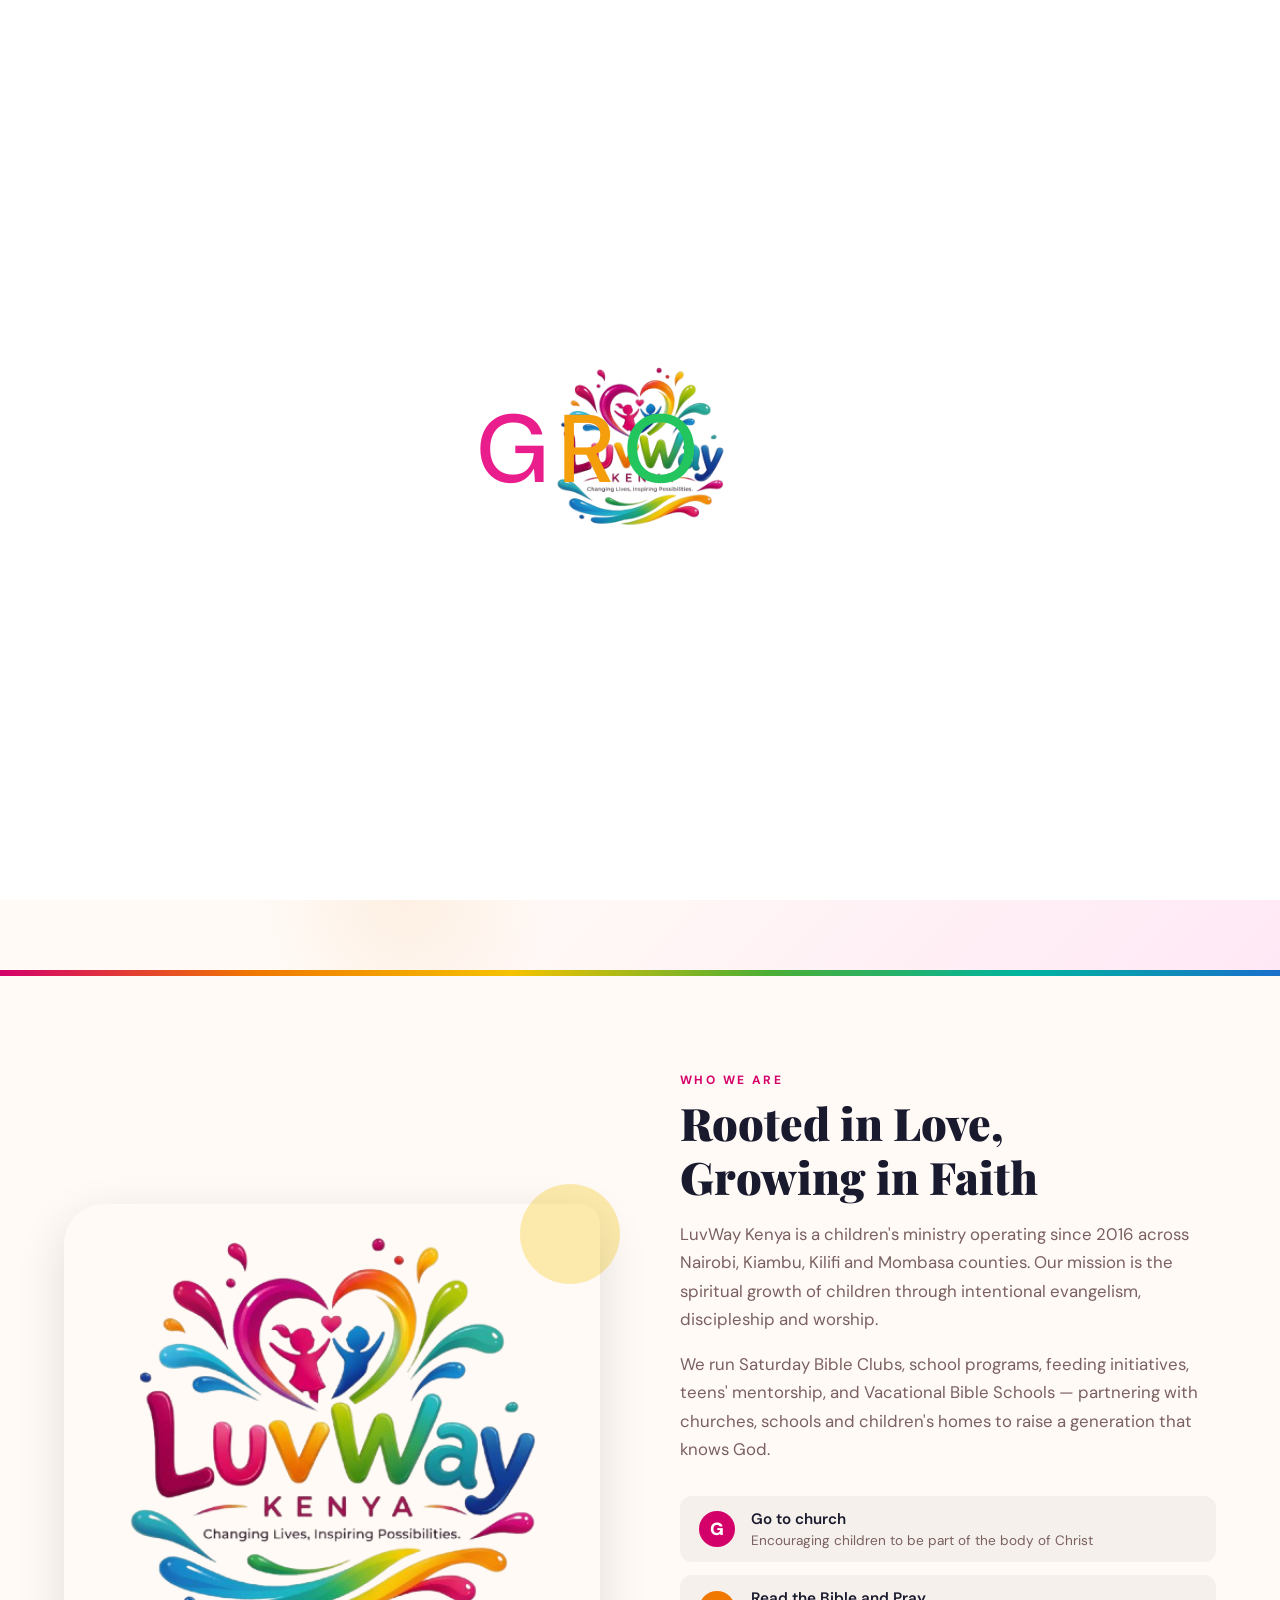
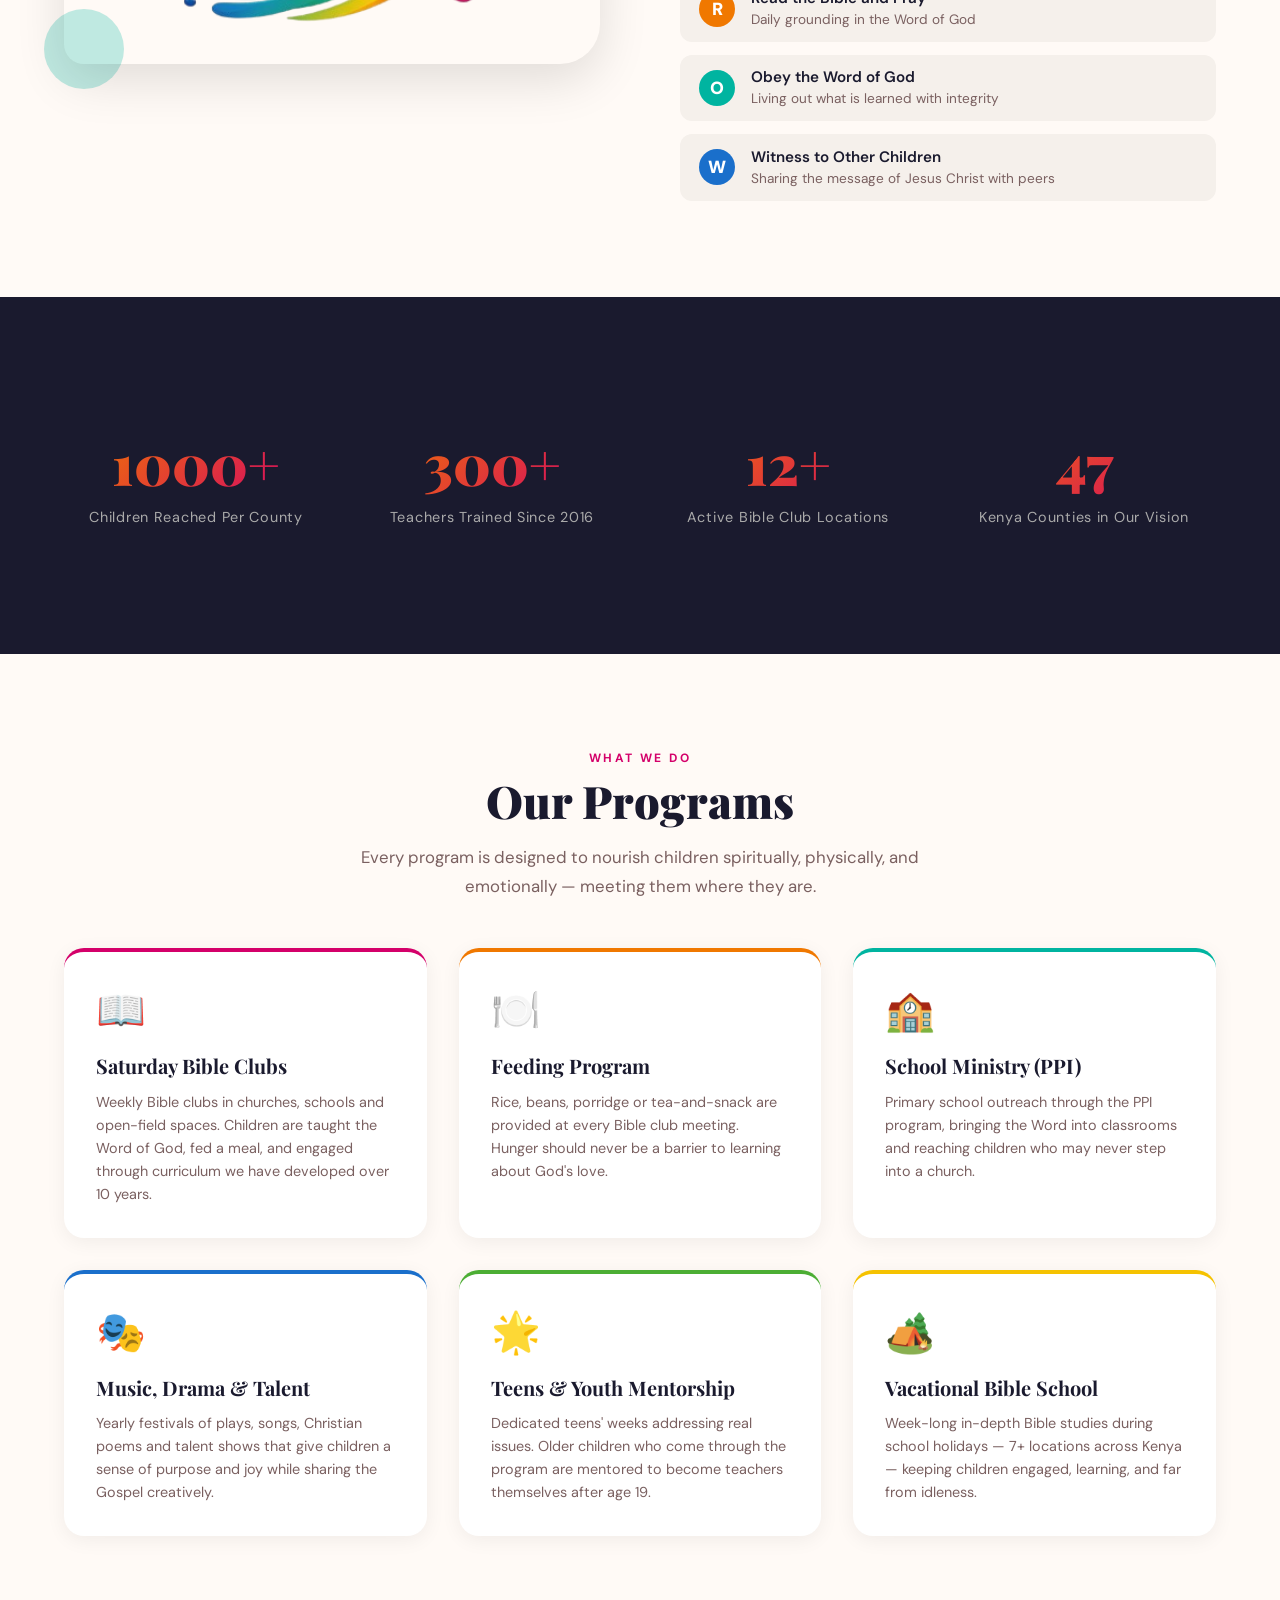
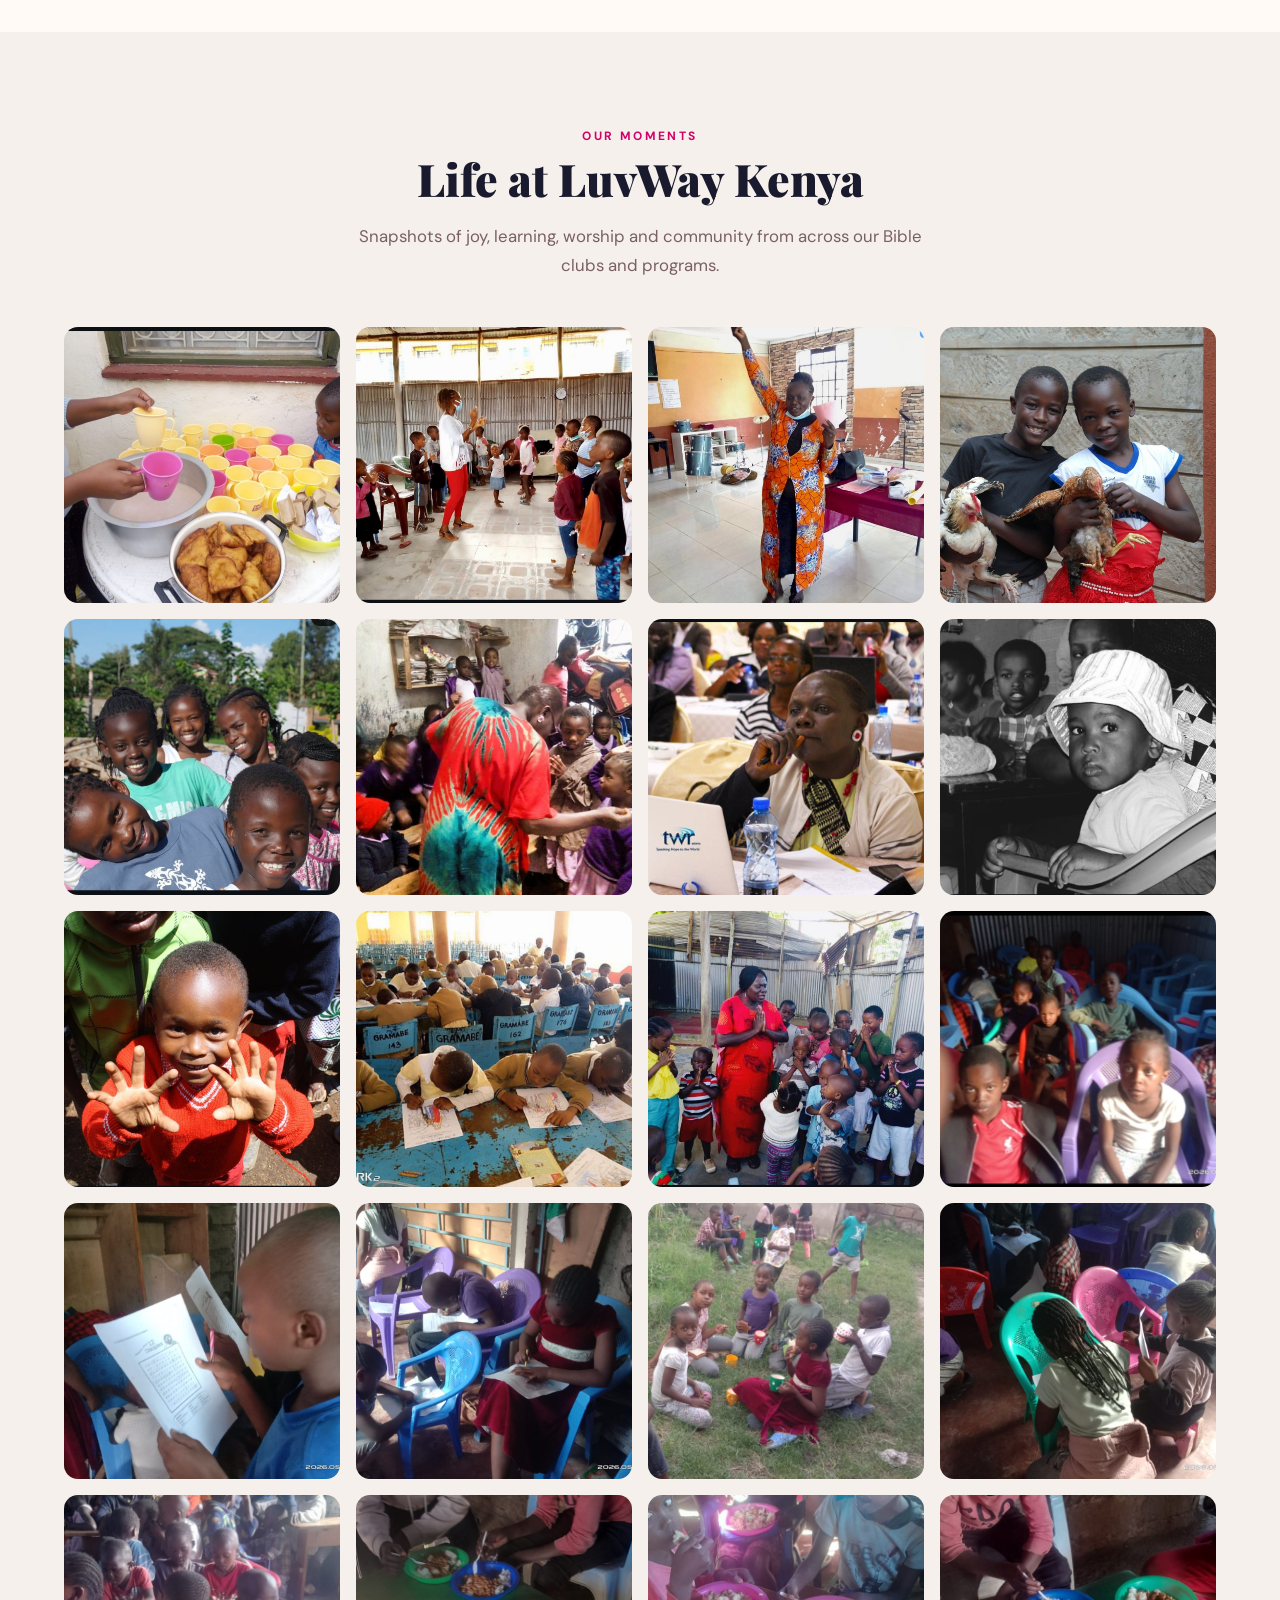
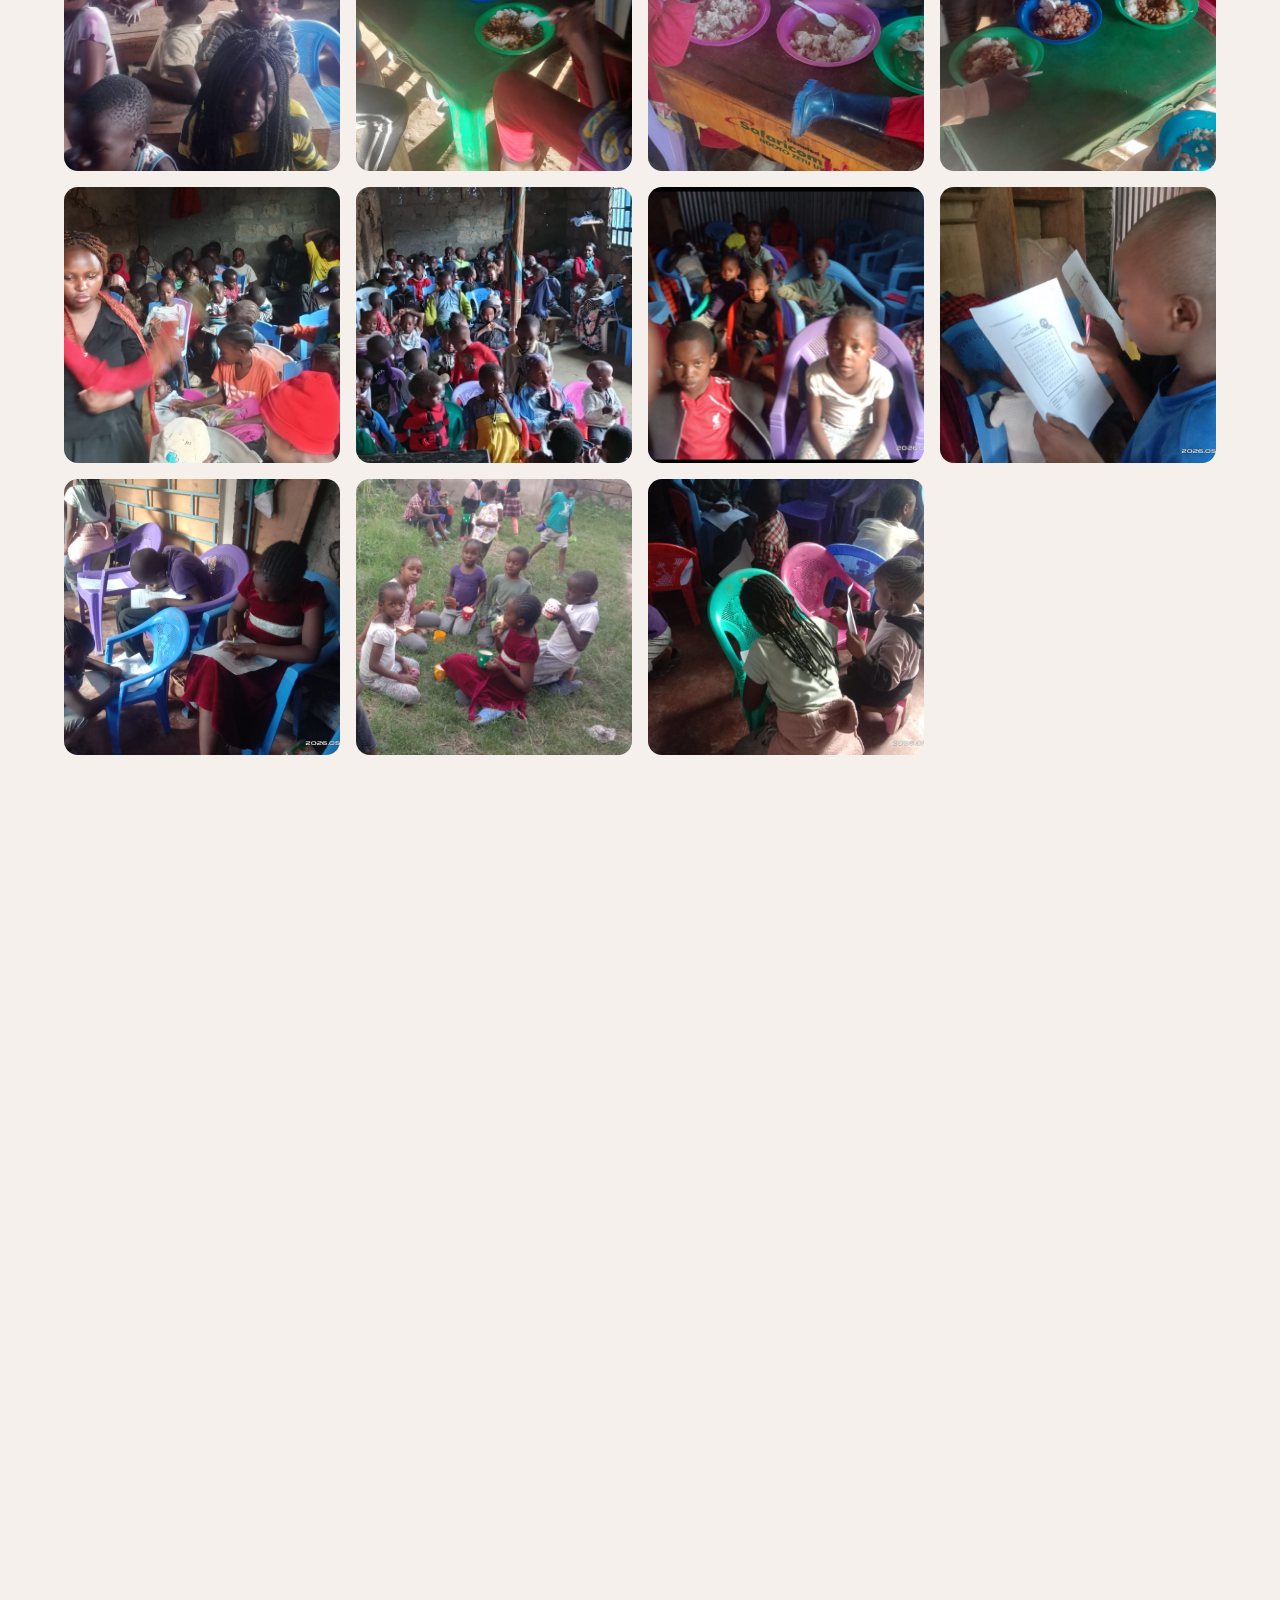
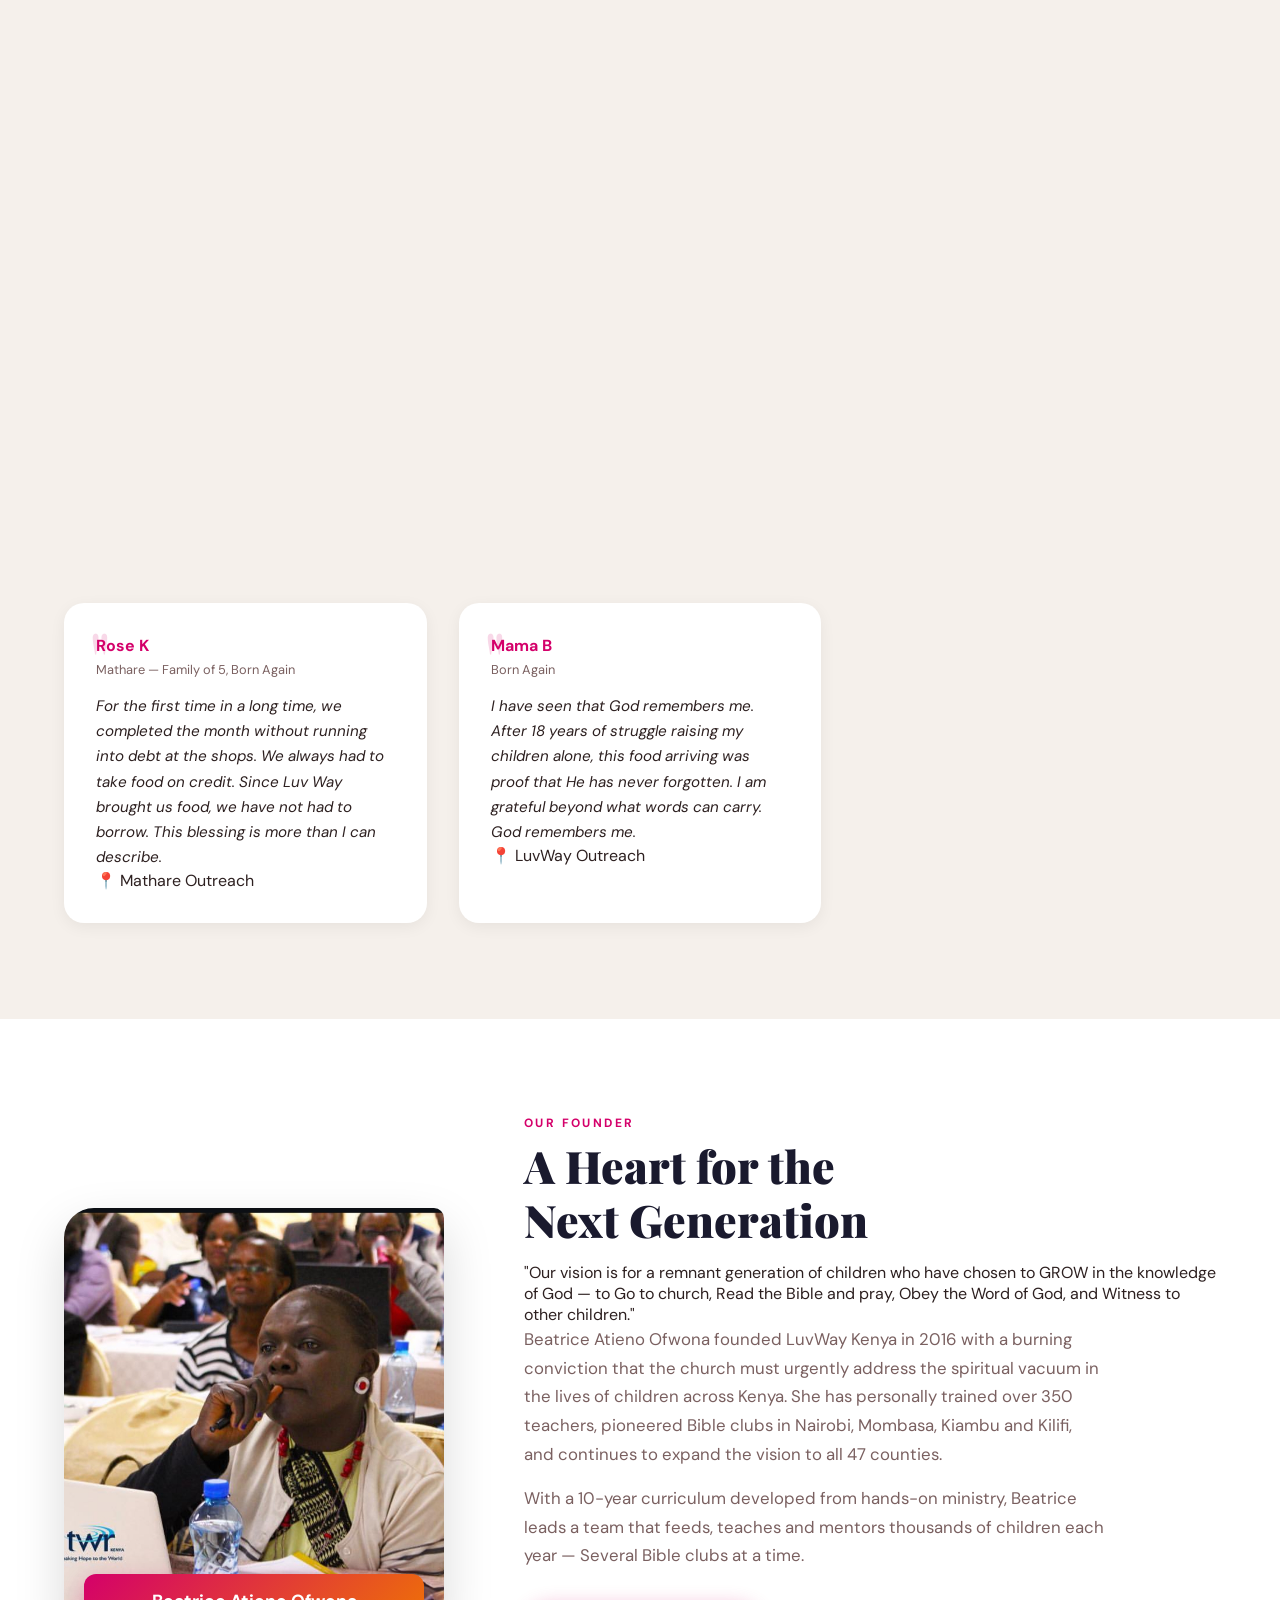
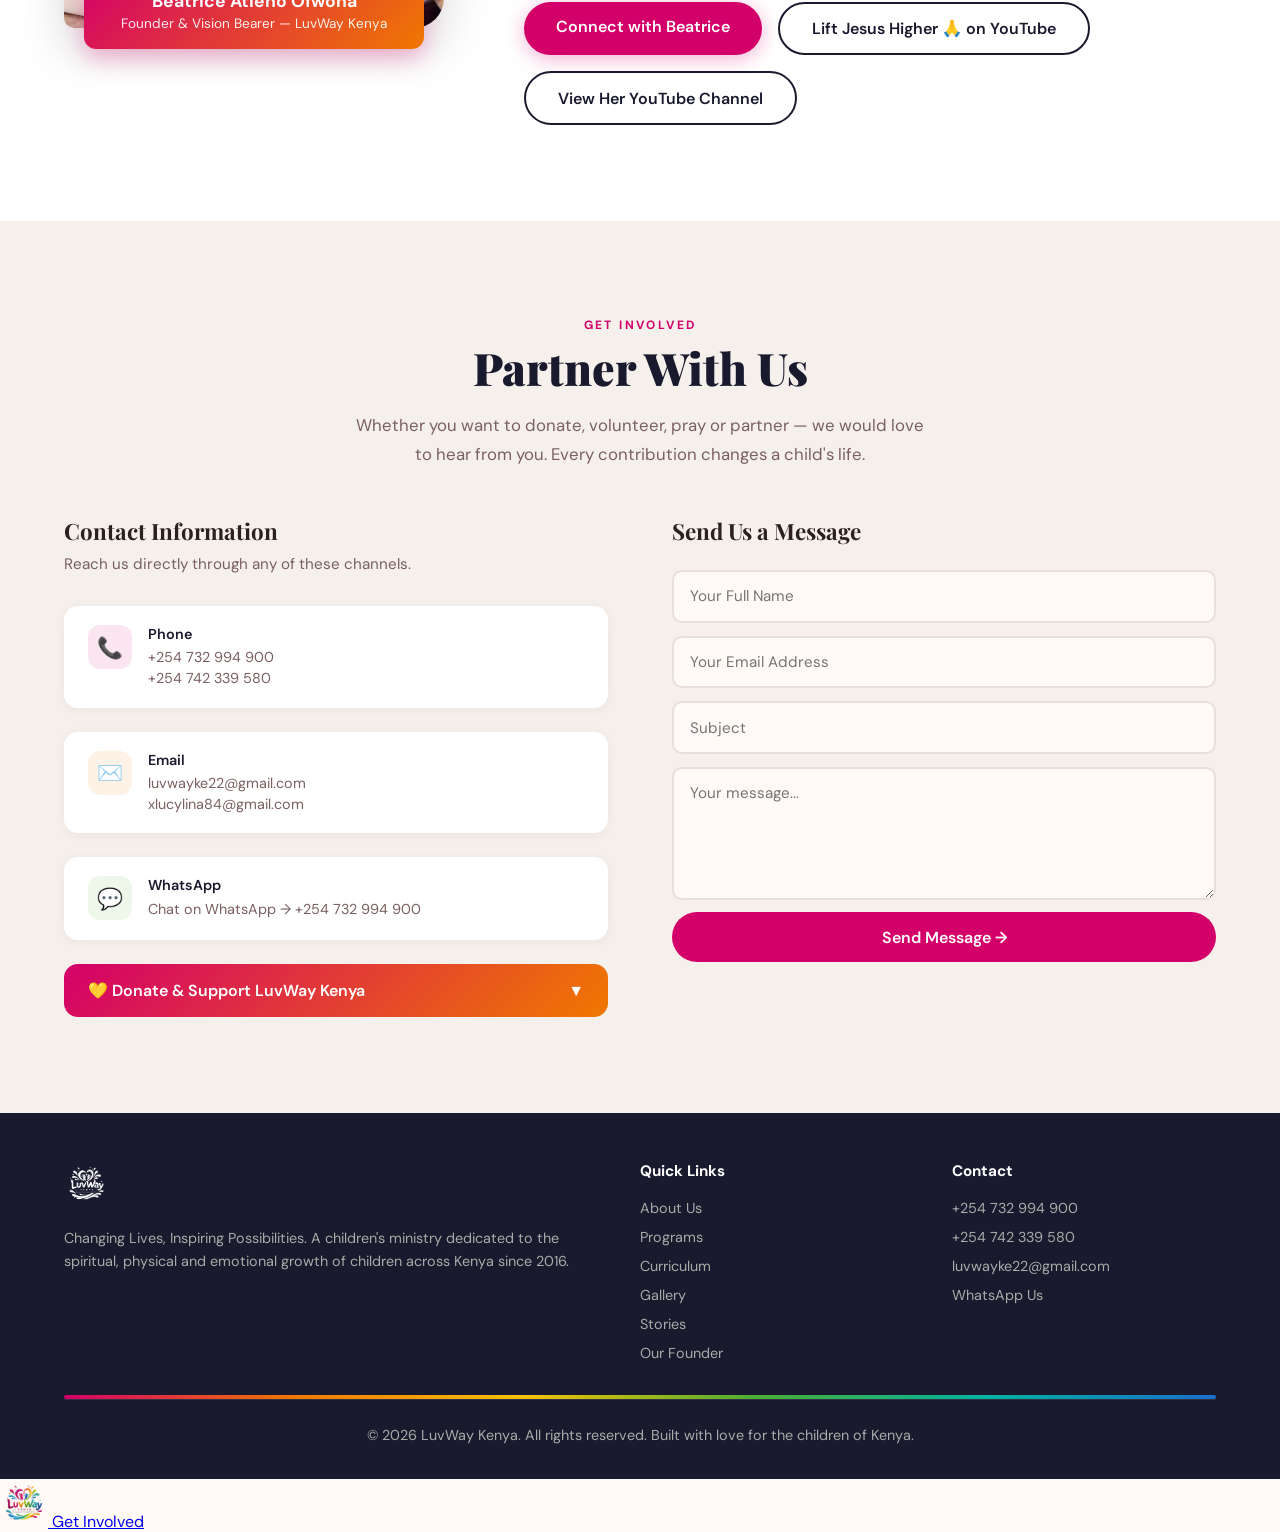
==== commit ea019ba0: "donation'" ====
--- a/index.html
+++ b/index.html
@@ -10,7 +10,7 @@
     <link rel="stylesheet" href="styles.css">
     <link rel="icon" type="image/x-icon" href="assets/images/favicon.ico">
     <link rel="canonical" href="https://luvway-k.co.ke" />
-    
+
     <link rel="canonical" href="https://www.luvway-k.co.ke/">
     <link rel="canonical" href="https://luvwayk.vercel.app/">
 </head>
@@ -28,6 +28,7 @@
 </script>
 
 <meta name="msvalidate.01" content="5C933AAC0D8CDC210B71607F4510E687" />
+
 <body>
 
     <!-- INTRO SCREEN -->
@@ -489,7 +490,7 @@
                     </div>
                 </div>
 
-                <!-- <div class="contact-panel-wrapper" style="margin-top:1.5rem;">
+                <div class="contact-panel-wrapper" style="margin-top:1.5rem;">
                     <button class="contact-panel-toggle" onclick="togglePanel(this)">
                         <span>💛 Donate & Support LuvWay Kenya</span>
                         <span class="toggle-arrow">▼</span>
@@ -515,10 +516,10 @@
                             </div>
                         </div>
                     </div>
-                </div> -->
-            </div>
-
-            <!-- <div class="fade-up">
+                </div>
+            </div>
+
+            <div class="fade-up">
                 <h3 style="font-family:'Playfair Display',serif; font-size:1.4rem; margin-bottom:1.5rem;">Send Us a Message</h3>
                 <div class="contact-form">
                     <input type="text" placeholder="Your Full Name">
@@ -527,7 +528,7 @@
                     <textarea rows="5" placeholder="Your message..."></textarea>
                     <button onclick="handleFormSubmit(event)">Send Message →</button>
                 </div>
-            </div> -->
+            </div>
         </div>
     </section>
 
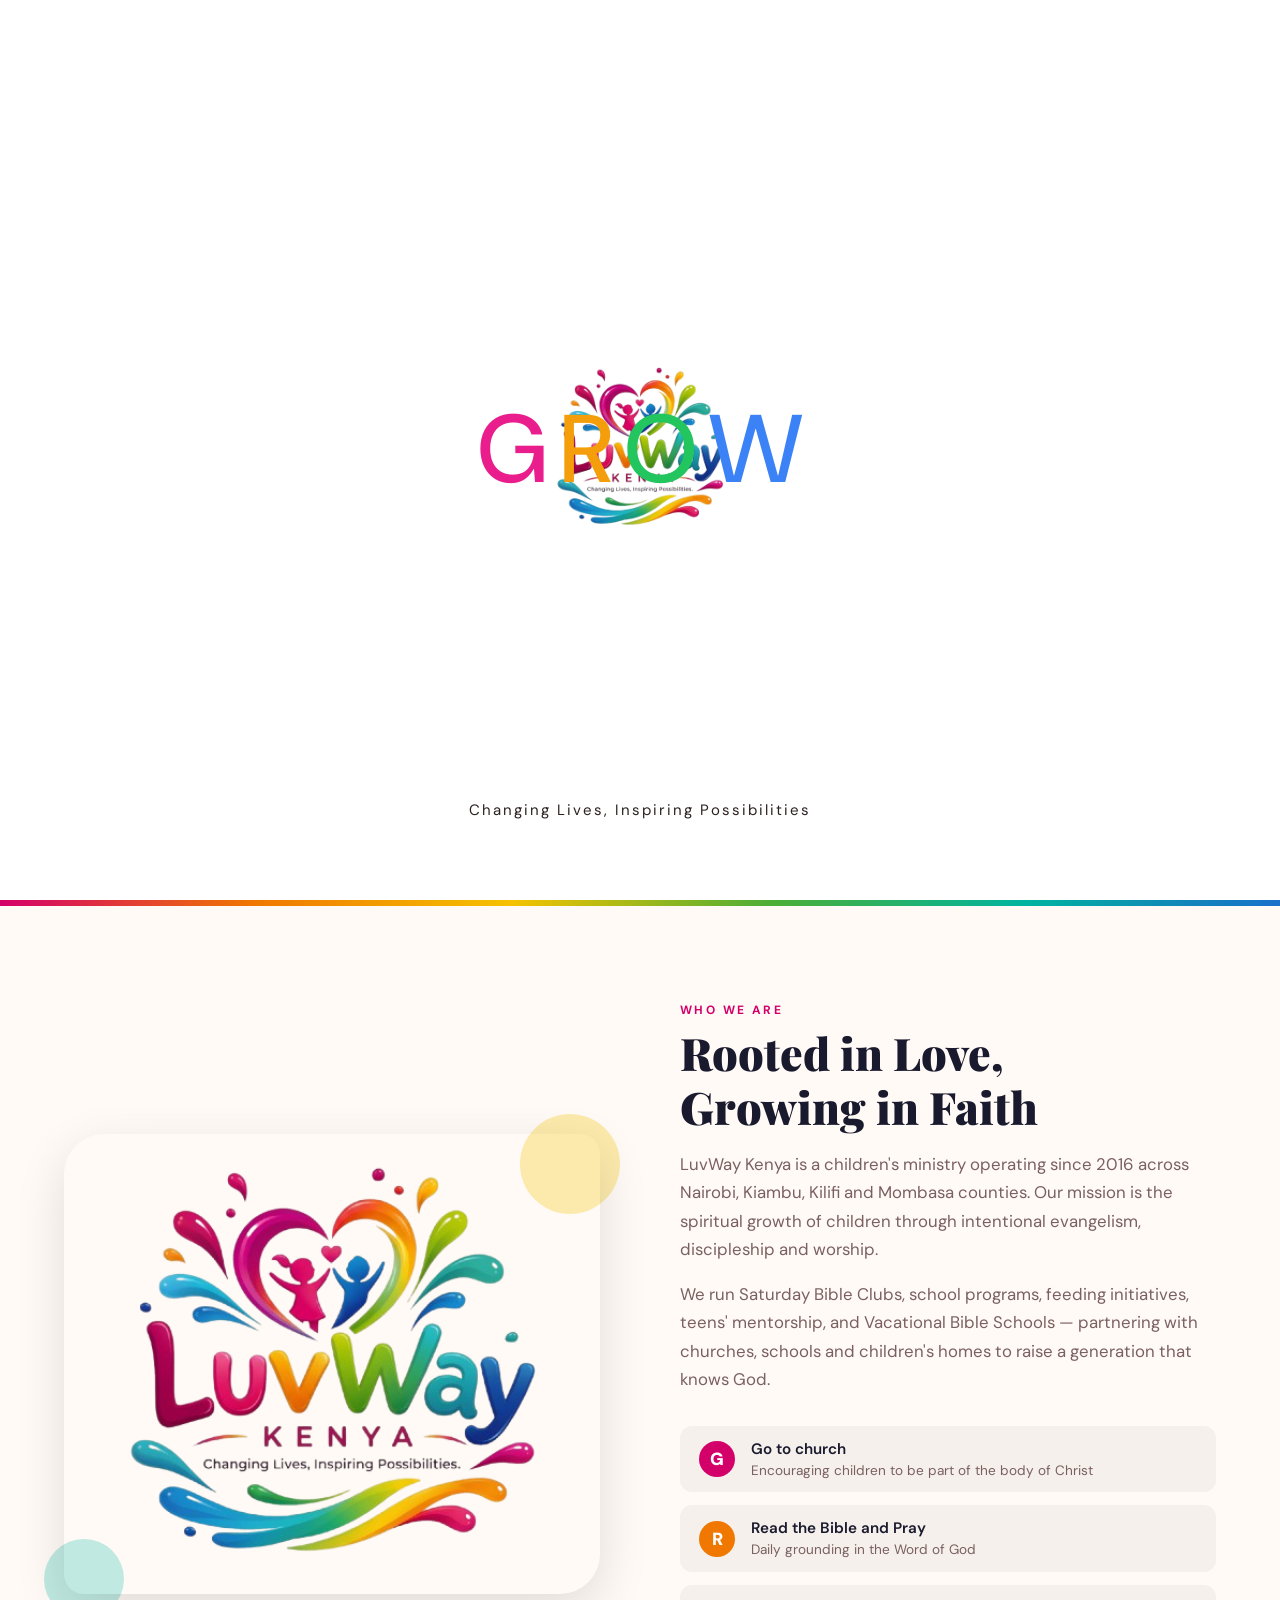
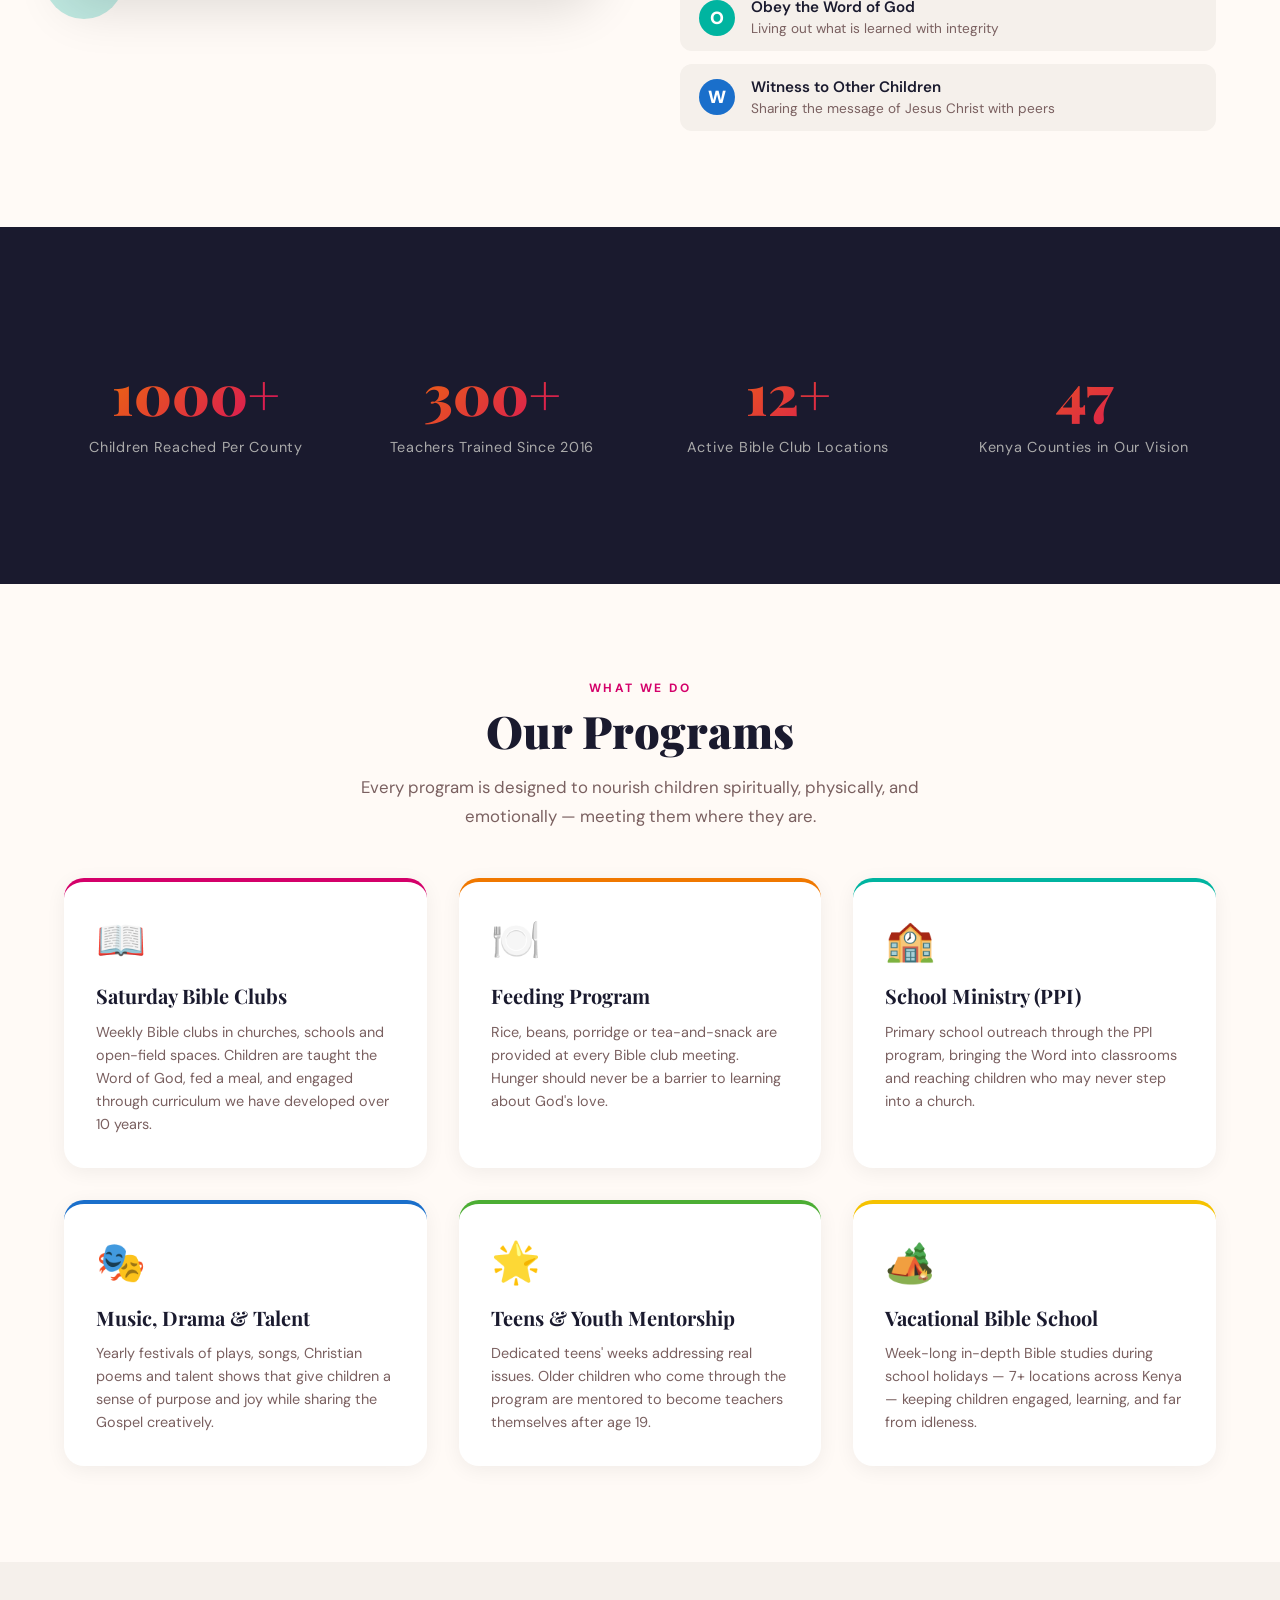
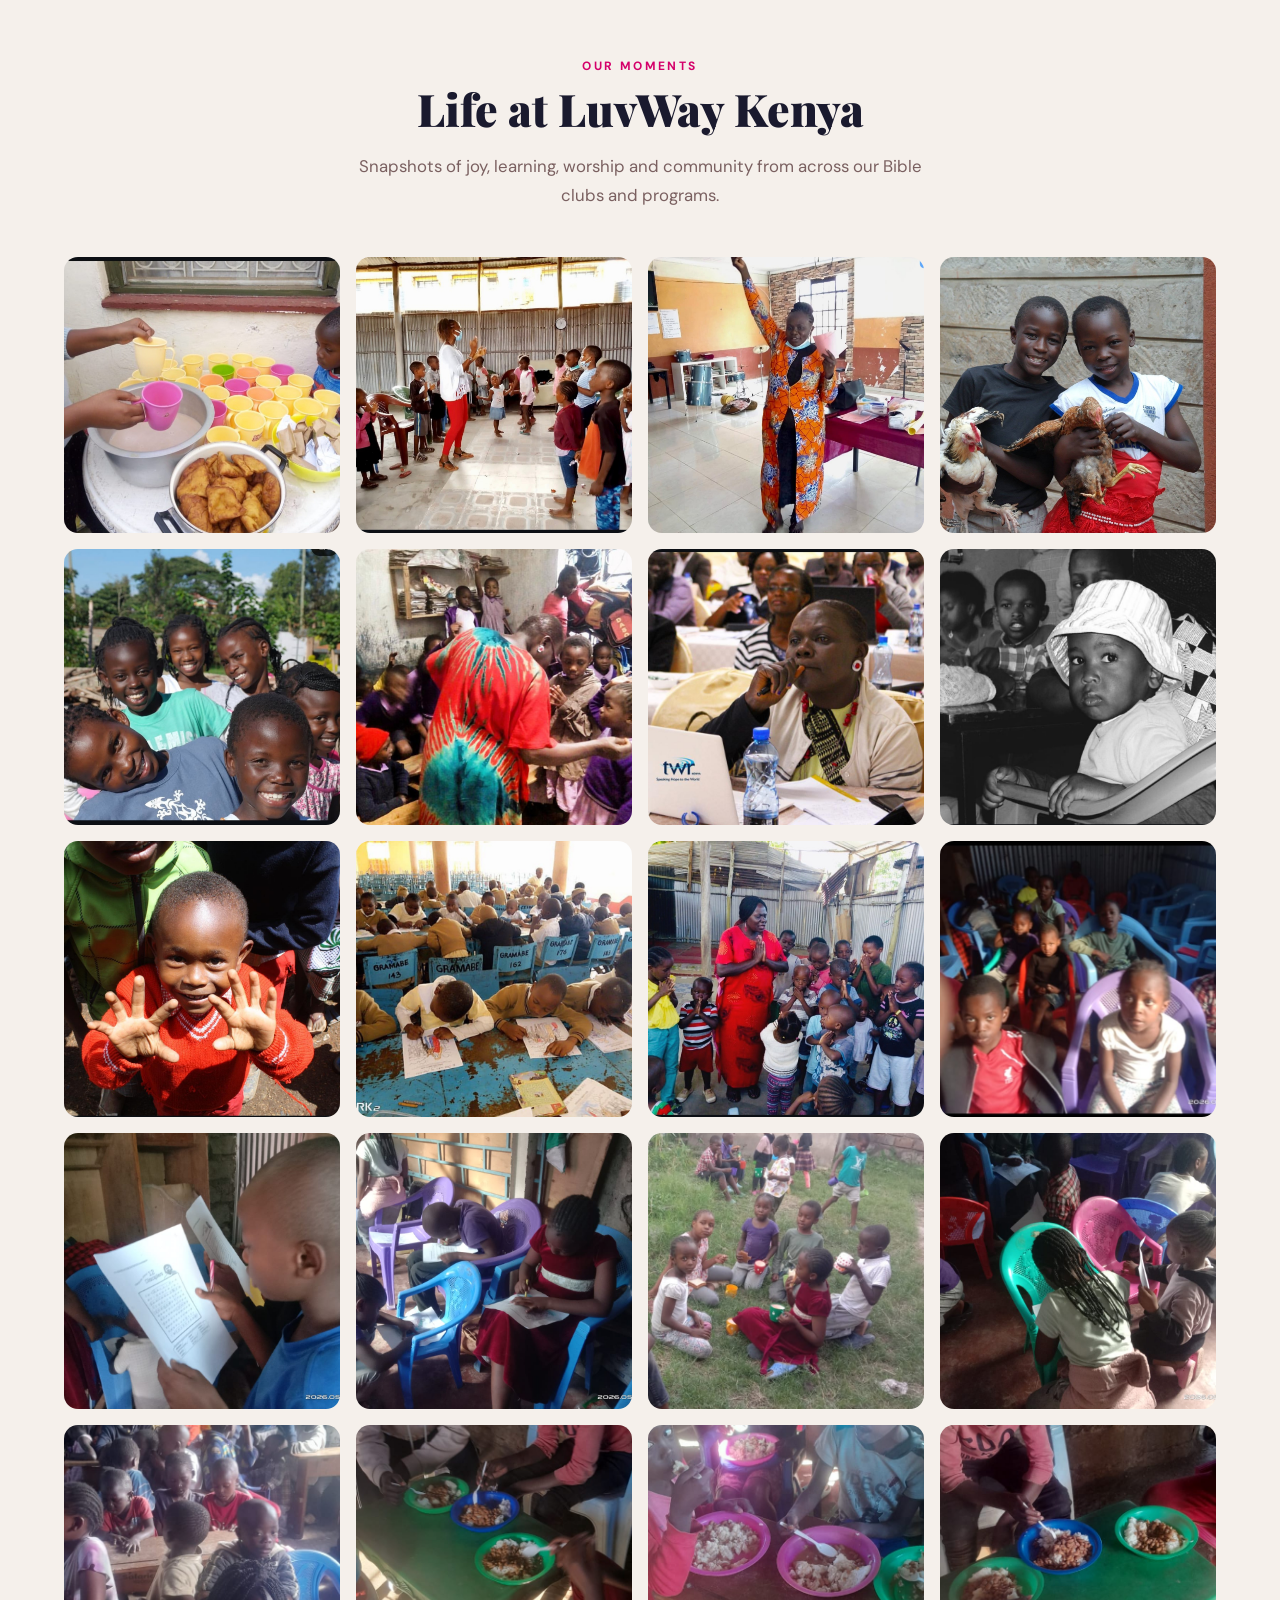
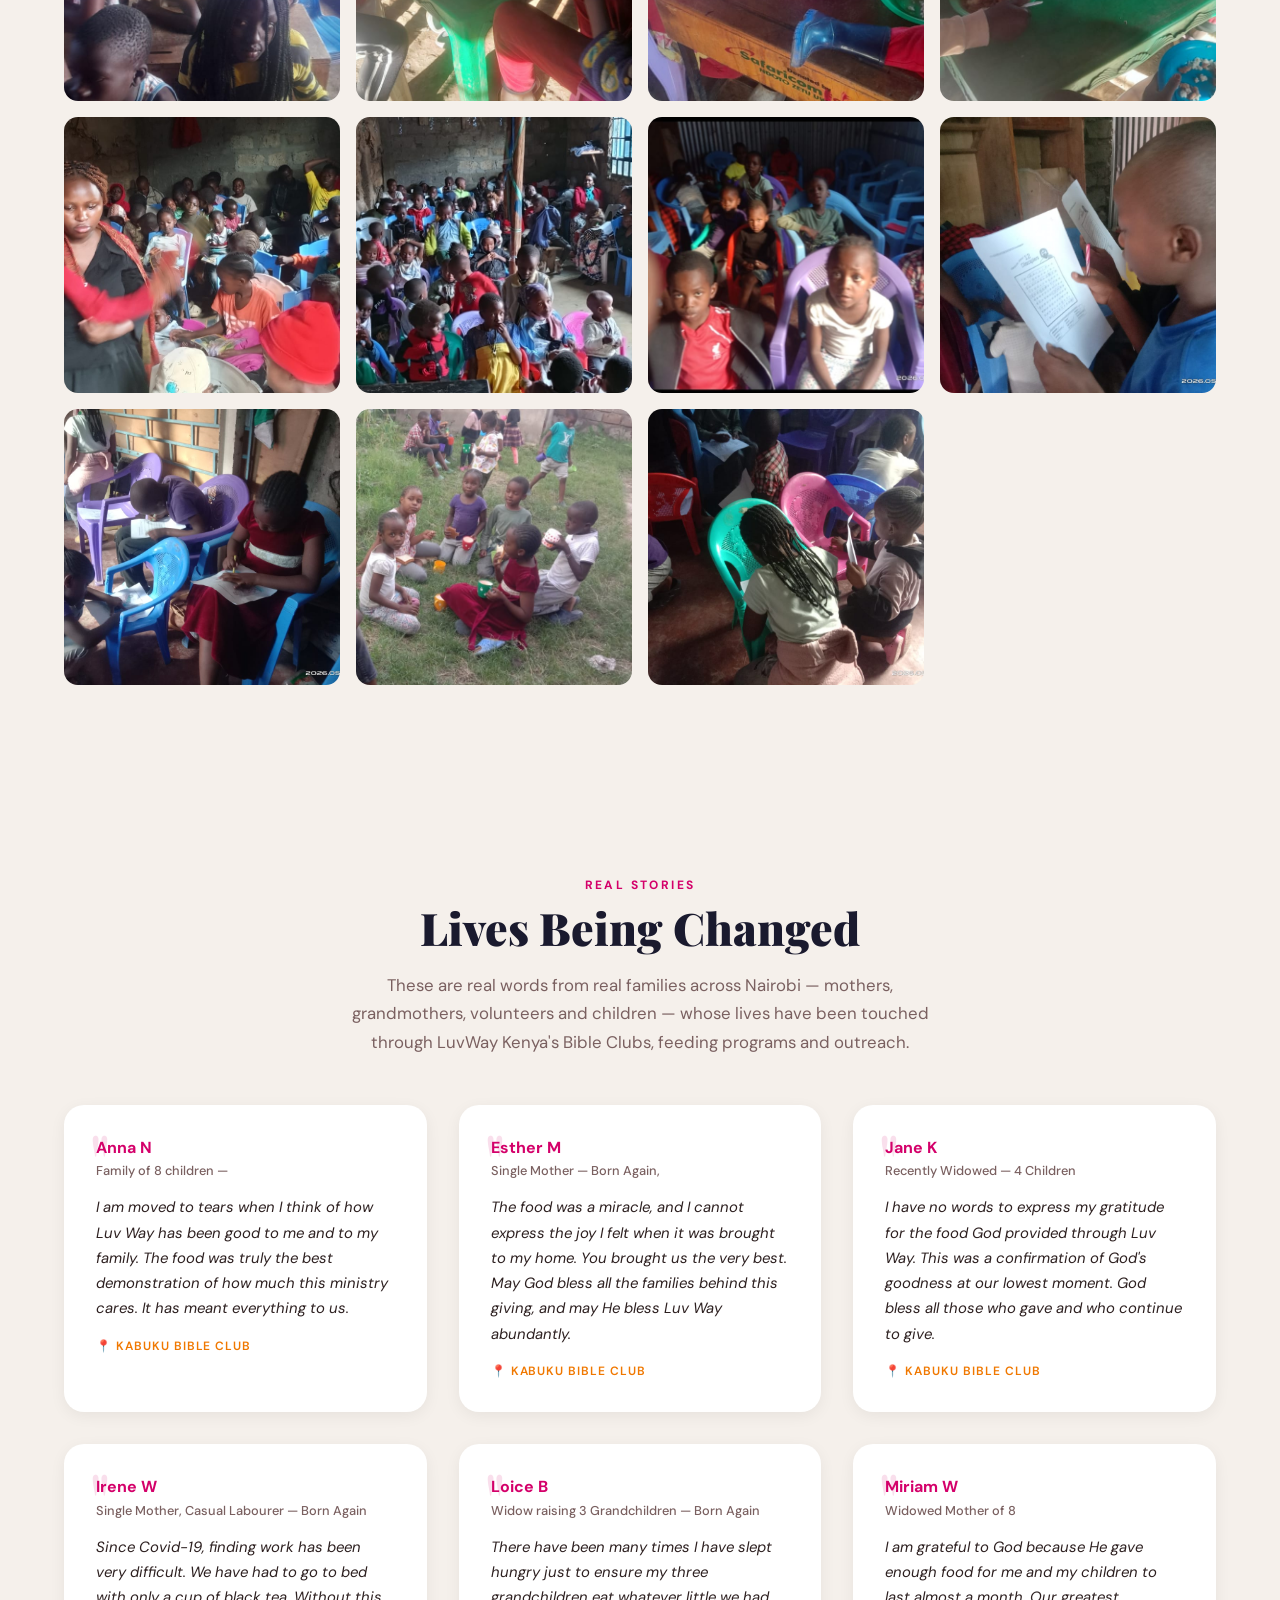
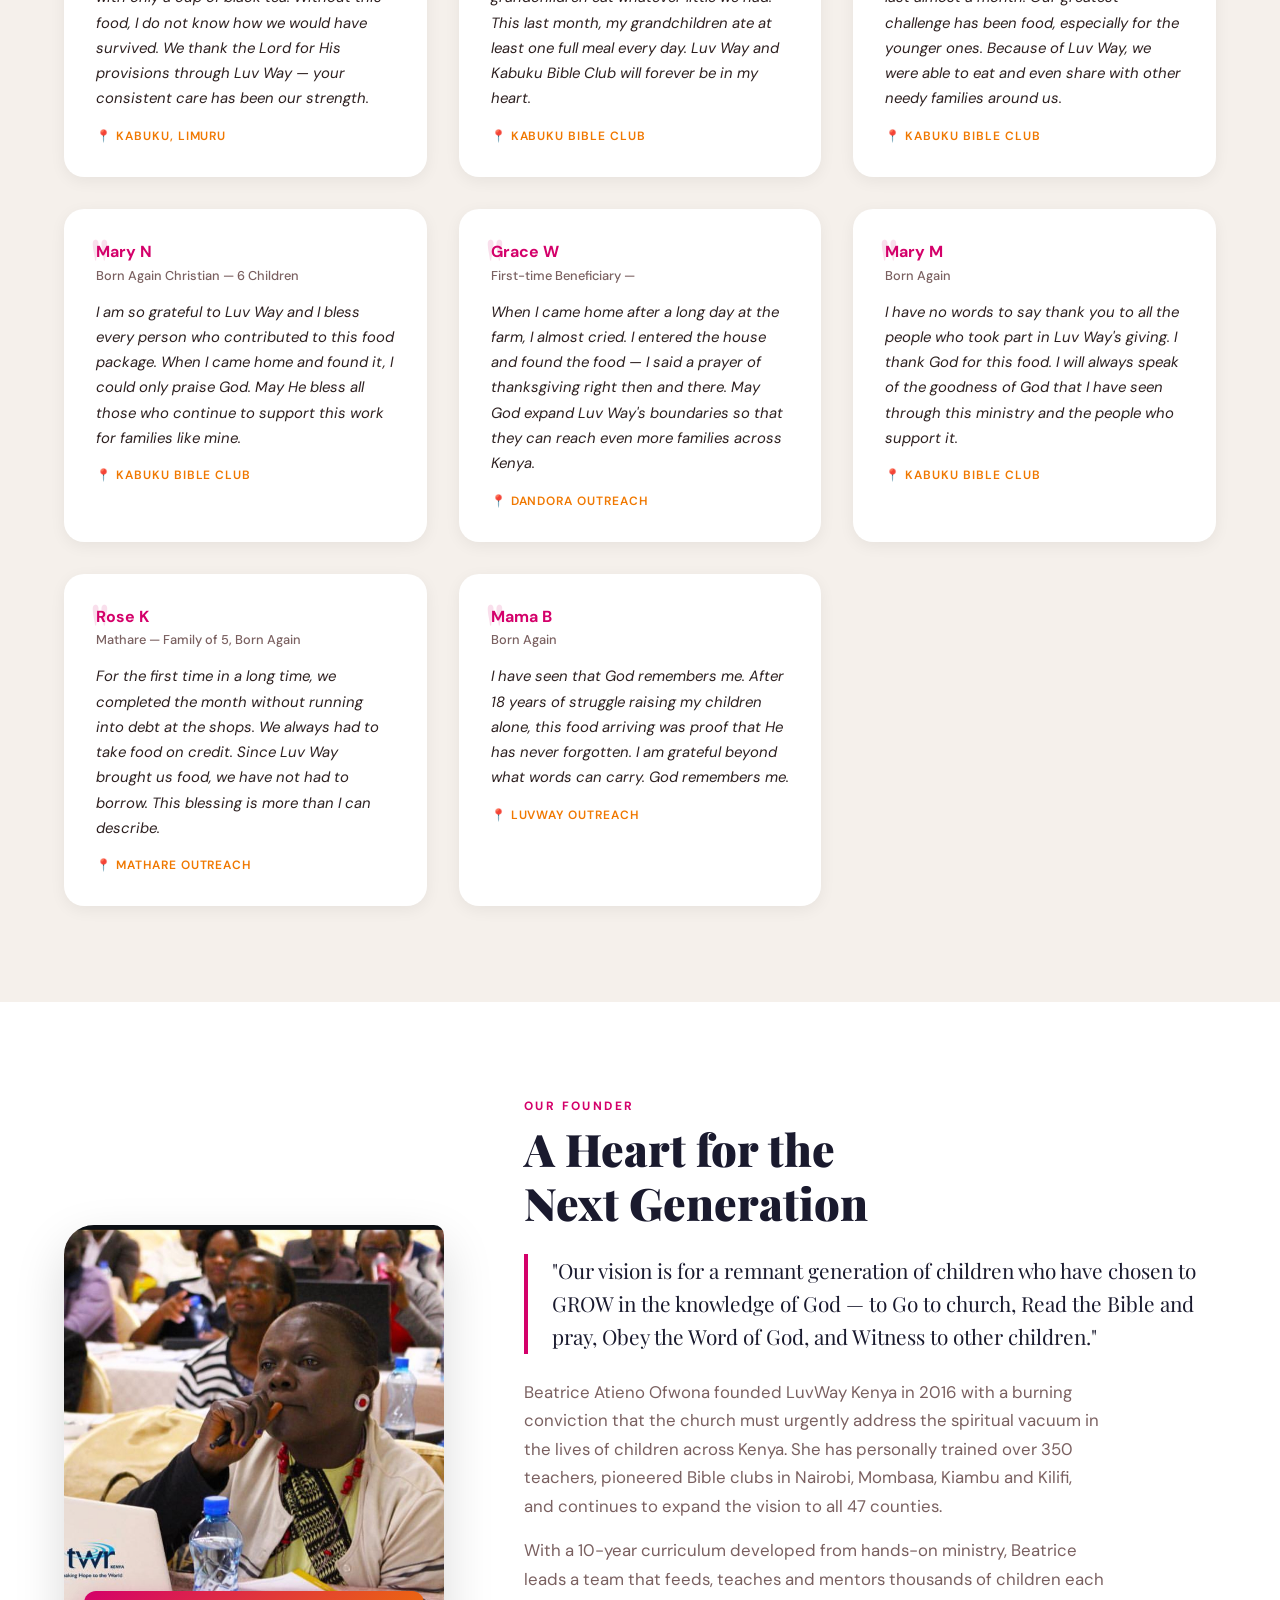
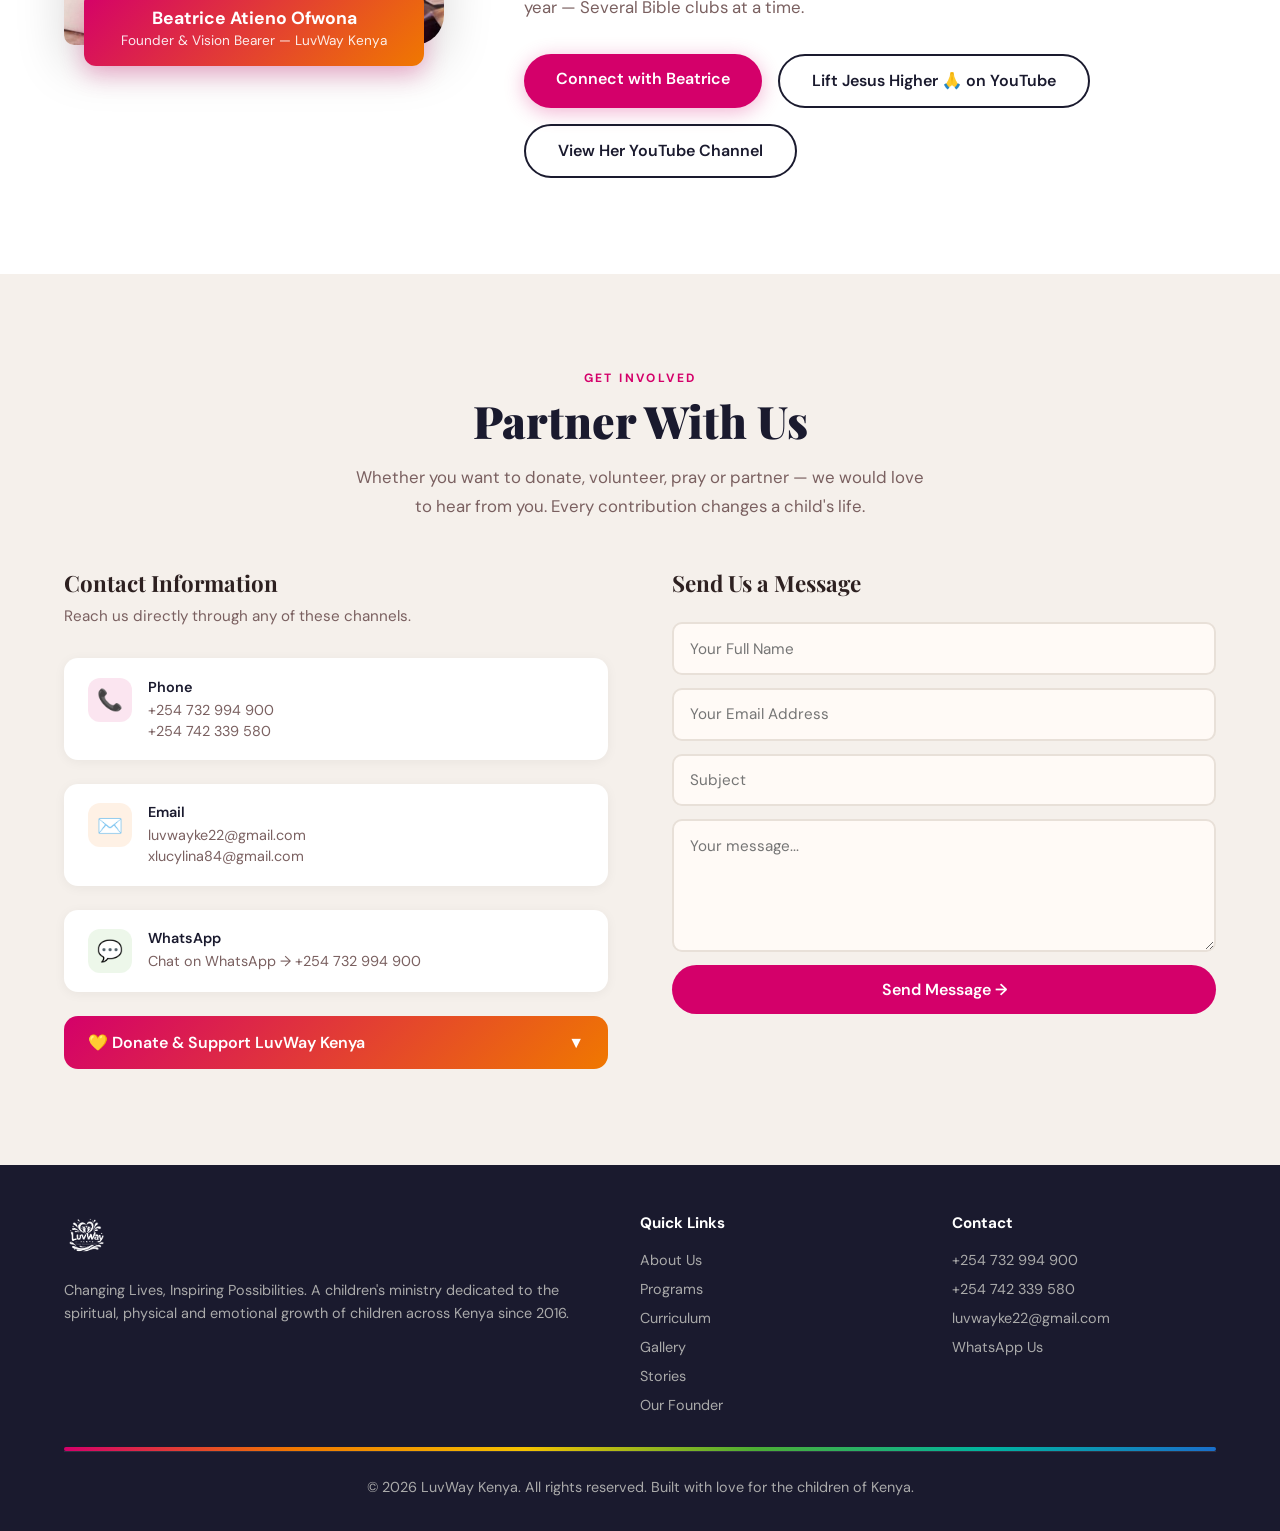
==== commit f54b6cb4: "Improve SEO: fix canonical/title issues, add meta tags, structured data - Remove conflicting duplica" ====
--- a/index.html
+++ b/index.html
@@ -4,15 +4,54 @@
 <head>
     <meta charset="UTF-8">
     <meta name="viewport" content="width=device-width, initial-scale=1.0">
-    <title>LuvWay Kenya – Changing Lives, Inspiring Possibilities</title>
+    <title>LuvWay Kenya – Children's Ministry, Bible Clubs & Feeding Programs</title>
+    <meta name="description" content="LuvWay Kenya is a children's ministry reaching 1000+ children across Nairobi, Kiambu, Kilifi and Mombasa since 2016 through Bible Clubs, feeding programs, discipleship and mentorship.">
+    <meta name="keywords" content="LuvWay Kenya, children's ministry Kenya, Bible clubs Kenya, Christian charity Kenya, child evangelism, feeding programs Kenya, Nairobi children ministry, Mombasa children ministry">
+    <meta name="author" content="LuvWay Kenya">
+    <meta name="robots" content="index, follow">
+
+    <!-- Open Graph -->
+    <meta property="og:type" content="website">
+    <meta property="og:site_name" content="LuvWay Kenya">
+    <meta property="og:title" content="LuvWay Kenya – Changing Lives, Inspiring Possibilities">
+    <meta property="og:description" content="A children's ministry reaching 1000+ children across Kenya through Bible Clubs, feeding programs, discipleship and mentorship since 2016.">
+    <meta property="og:url" content="https://luvway-k.co.ke/">
+    <meta property="og:image" content="https://luvway-k.co.ke/assets/images/gallery_5.jpg">
+    <meta property="og:locale" content="en_KE">
+
+    <!-- Twitter -->
+    <meta name="twitter:card" content="summary_large_image">
+    <meta name="twitter:title" content="LuvWay Kenya – Changing Lives, Inspiring Possibilities">
+    <meta name="twitter:description" content="A children's ministry reaching 1000+ children across Kenya through Bible Clubs, feeding programs, discipleship and mentorship since 2016.">
+    <meta name="twitter:image" content="https://luvway-k.co.ke/assets/images/gallery_5.jpg">
+
     <link rel="preconnect" href="https://fonts.googleapis.com">
     <link href="https://fonts.googleapis.com/css2?family=Playfair+Display:wght@700;900&family=DM+Sans:wght@300;400;500;600&display=swap" rel="stylesheet">
     <link rel="stylesheet" href="styles.css">
     <link rel="icon" type="image/x-icon" href="assets/images/favicon.ico">
-    <link rel="canonical" href="https://luvway-k.co.ke" />
-
-    <link rel="canonical" href="https://www.luvway-k.co.ke/">
-    <link rel="canonical" href="https://luvwayk.vercel.app/">
+    <link rel="canonical" href="https://luvway-k.co.ke/" />
+
+    <script type="application/ld+json">
+    {
+      "@context": "https://schema.org",
+      "@type": "NGO",
+      "name": "LuvWay Kenya",
+      "alternateName": "Luv Way Kenya",
+      "url": "https://luvway-k.co.ke/",
+      "logo": "https://luvway-k.co.ke/assets/images/luvway_logo.png",
+      "description": "LuvWay Kenya is a children's ministry operating since 2016 across Nairobi, Kiambu, Kilifi and Mombasa counties, reaching 1000+ children through Bible Clubs, feeding programs, discipleship and mentorship.",
+      "foundingDate": "2016",
+      "founder": {
+        "@type": "Person",
+        "name": "Beatrice Atieno Ofwona"
+      },
+      "areaServed": {
+        "@type": "Country",
+        "name": "Kenya"
+      },
+      "sameAs": []
+    }
+    </script>
 </head>
 <!-- Google tag (gtag.js) -->
 <script async src="https://www.googletagmanager.com/gtag/js?id=G-0SMN07BCMK"></script>
@@ -89,7 +128,7 @@
     <section class="hero" id="home">
         <div class="hero-text fade-up">
             <p class="hero-eyebrow">LuvWay Kenya</p>
-            <h1 class="hero-title">Changing Lives,<br><span>Inspiring</span><br>Possibilities.</h1>
+            <h1 class="hero-title">Changing Lives,<br><span>Inspiring</span><br>Possibilities.<span class="sr-only"> — LuvWay Kenya: Children's Ministry, Bible Clubs & Feeding Programs Across Kenya</span></h1>
             <p class="hero-sub">We pour into the lives of children across Kenya through intentional evangelism, discipleship, worship, feeding programs, and mentorship — so they may pour out into the world.</p>
             <div class="hero-buttons">
                 <!-- <a href="#contact" class="btn-primary">Donate via WhatsApp</a> -->
--- a/styles.css
+++ b/styles.css
@@ -1,3 +1,15 @@
+.sr-only {
+    position: absolute;
+    width: 1px;
+    height: 1px;
+    padding: 0;
+    margin: -1px;
+    overflow: hidden;
+    clip: rect(0, 0, 0, 0);
+    white-space: nowrap;
+    border: 0;
+}
+
 :root {
     --magenta: #d4006a;
     --orange: #f07800;
@@ -54,8 +66,9 @@
     top: 0;
     width: 100%;
     z-index: 1000;
-    background: rgba(255, 250, 246, 0.95);
+    background: rgba(255, 250, 246, 0.97);
     backdrop-filter: blur(12px);
+    -webkit-backdrop-filter: blur(12px);
     border-bottom: 2px solid var(--magenta);
     padding: 0 2rem;
     display: flex;
@@ -64,9 +77,13 @@
     height: 70px;
 }
 
+.nav-logo {
+    z-index: 1001;
+}
+
 .nav-logo img {
-    height: 100px;
-    width: 100px;
+    height: 56px;
+    width: 56px;
 }
 
 .nav-links {
@@ -99,6 +116,42 @@
 
 .nav-cta:hover {
     background: #a8004f !important;
+}
+
+/* ─── HAMBURGER ─── */
+
+.hamburger {
+    display: none;
+    flex-direction: column;
+    justify-content: center;
+    gap: 5px;
+    background: none;
+    border: none;
+    cursor: pointer;
+    padding: 8px;
+    z-index: 1001;
+}
+
+.hamburger span {
+    display: block;
+    width: 26px;
+    height: 2.5px;
+    background: var(--dark);
+    border-radius: 3px;
+    transition: transform 0.35s ease, opacity 0.25s ease;
+}
+
+.hamburger.active span:nth-child(1) {
+    transform: translateY(7.5px) rotate(45deg);
+}
+
+.hamburger.active span:nth-child(2) {
+    opacity: 0;
+    transform: scaleX(0);
+}
+
+.hamburger.active span:nth-child(3) {
+    transform: translateY(-7.5px) rotate(-45deg);
 }
 
 
@@ -189,6 +242,7 @@
     font-size: 1rem;
     transition: transform 0.2s, box-shadow 0.2s;
     box-shadow: 0 4px 20px rgba(212, 0, 106, 0.3);
+    display: inline-block;
 }
 
 .btn-primary:hover {
@@ -206,6 +260,7 @@
     font-size: 1rem;
     border: 2px solid var(--dark);
     transition: all 0.2s;
+    display: inline-block;
 }
 
 .btn-secondary:hover {
@@ -361,21 +416,10 @@
     flex-shrink: 0;
 }
 
-.g-g {
-    background: var(--magenta);
-}
-
-.g-r {
-    background: var(--orange);
-}
-
-.g-o {
-    background: var(--teal);
-}
-
-.g-w {
-    background: var(--blue);
-}
+.g-g { background: var(--magenta); }
+.g-r { background: var(--orange); }
+.g-o { background: var(--teal); }
+.g-w { background: var(--blue); }
 
 .grow-item p {
     font-weight: 600;
@@ -450,29 +494,12 @@
     box-shadow: 0 16px 40px rgba(0, 0, 0, 0.12);
 }
 
-.program-card:nth-child(1) {
-    border-color: var(--magenta);
-}
-
-.program-card:nth-child(2) {
-    border-color: var(--orange);
-}
-
-.program-card:nth-child(3) {
-    border-color: var(--teal);
-}
-
-.program-card:nth-child(4) {
-    border-color: var(--blue);
-}
-
-.program-card:nth-child(5) {
-    border-color: var(--green);
-}
-
-.program-card:nth-child(6) {
-    border-color: var(--yellow);
-}
+.program-card:nth-child(1) { border-color: var(--magenta); }
+.program-card:nth-child(2) { border-color: var(--orange); }
+.program-card:nth-child(3) { border-color: var(--teal); }
+.program-card:nth-child(4) { border-color: var(--blue); }
+.program-card:nth-child(5) { border-color: var(--green); }
+.program-card:nth-child(6) { border-color: var(--yellow); }
 
 .program-icon {
     font-size: 2.5rem;
@@ -520,6 +547,12 @@
     padding: 2rem;
     box-shadow: 0 4px 16px rgba(0, 0, 0, 0.06);
     position: relative;
+    transition: transform 0.25s, box-shadow 0.25s;
+}
+
+.testimonial-card:hover {
+    transform: translateY(-4px);
+    box-shadow: 0 12px 32px rgba(0, 0, 0, 0.1);
 }
 
 .testimonial-card::before {
@@ -530,7 +563,7 @@
     font-size: 5rem;
     font-family: 'Playfair Display', serif;
     color: var(--magenta);
-    opacity: 0.15;
+    opacity: 0.12;
     line-height: 1;
 }
 
@@ -544,13 +577,24 @@
     font-size: 0.8rem;
     color: var(--text-muted);
     margin-bottom: 1rem;
+    font-weight: 500;
 }
 
 .t-quote {
-    font-size: 0.95rem;
-    line-height: 1.65;
+    font-size: 0.93rem;
+    line-height: 1.7;
     color: var(--text);
     font-style: italic;
+}
+
+.t-location {
+    display: inline-block;
+    margin-top: 1rem;
+    font-size: 0.75rem;
+    font-weight: 600;
+    letter-spacing: 0.08em;
+    text-transform: uppercase;
+    color: var(--orange);
 }
 
 
@@ -599,7 +643,7 @@
 }
 
 
-/* Lightbox */
+/* ─── LIGHTBOX ─── */
 
 .lightbox {
     display: none;
@@ -653,13 +697,8 @@
     background: rgba(255, 255, 255, 0.3);
 }
 
-#lb-prev {
-    left: 1.5rem;
-}
-
-#lb-next {
-    right: 1.5rem;
-}
+#lb-prev { left: 1.5rem; }
+#lb-next { right: 1.5rem; }
 
 
 /* ─── FOUNDER ─── */
@@ -711,9 +750,9 @@
     opacity: 0.9;
 }
 
-.founder-text blockquote {
+.founder-section blockquote {
     font-family: 'Playfair Display', serif;
-    font-size: 1.35rem;
+    font-size: 1.3rem;
     line-height: 1.6;
     color: var(--dark);
     border-left: 4px solid var(--magenta);
@@ -763,17 +802,9 @@
     font-size: 1.3rem;
 }
 
-.ci-phone {
-    background: rgba(212, 0, 106, 0.1);
-}
-
-.ci-email {
-    background: rgba(240, 120, 0, 0.1);
-}
-
-.ci-wa {
-    background: rgba(76, 174, 52, 0.1);
-}
+.ci-phone { background: rgba(212, 0, 106, 0.1); }
+.ci-email { background: rgba(240, 120, 0, 0.1); }
+.ci-wa    { background: rgba(76, 174, 52, 0.1); }
 
 .contact-item h4 {
     font-weight: 600;
@@ -794,7 +825,7 @@
 }
 
 
-/* Toggle panel */
+/* ─── TOGGLE PANEL ─── */
 
 .contact-panel-wrapper {
     position: relative;
@@ -997,6 +1028,44 @@
 }
 
 
+/* ─── FLOATING ACTION BUTTON ─── */
+
+.fab-involve {
+    position: fixed;
+    bottom: 2rem;
+    right: 2rem;
+    z-index: 900;
+    background: linear-gradient(135deg, var(--magenta), var(--orange));
+    color: #fff;
+    text-decoration: none;
+    border-radius: 50px;
+    padding: 0.85rem 1.5rem;
+    display: flex;
+    align-items: center;
+    gap: 0.6rem;
+    font-family: 'DM Sans', sans-serif;
+    font-weight: 700;
+    font-size: 0.95rem;
+    box-shadow: 0 8px 30px rgba(212, 0, 106, 0.4);
+    opacity: 0;
+    transform: translateY(20px) scale(0.9);
+    animation: fabPop 0.5s cubic-bezier(0.22, 1, 0.36, 1) 1.2s forwards;
+    transition: transform 0.25s, box-shadow 0.25s;
+}
+
+@keyframes fabPop {
+    to {
+        opacity: 1;
+        transform: translateY(0) scale(1);
+    }
+}
+
+.fab-involve:hover {
+    transform: translateY(-4px) scale(1.04);
+    box-shadow: 0 14px 40px rgba(212, 0, 106, 0.5);
+}
+
+
 /* ─── ANIMATIONS ─── */
 
 .fade-up {
@@ -1011,158 +1080,434 @@
 }
 
 
-/* ─── RESPONSIVE ─── */
-
-@media (max-width:900px) {
-    .hero {
-        grid-template-columns: 1fr;
-        padding: 100px 2rem 3rem;
-    }
-    .hero-image {
-        display: none;
-    }
-    .about-grid,
-    .founder-grid,
-    .contact-grid {
-        grid-template-columns: 1fr;
-        gap: 2.5rem;
-    }
-    .programs-grid {
-        grid-template-columns: 1fr 1fr;
-    }
-    .stats-grid {
-        grid-template-columns: 1fr 1fr;
-    }
-    .testimonials-grid {
-        grid-template-columns: 1fr;
-    }
-    section {
-        padding: 4rem 2rem;
-    }
-    .footer-grid {
-        grid-template-columns: 1fr;
-        gap: 2rem;
-    }
-    .nav-links {
-        display: none;
-    }
-}
-
-
-/* styles.css — add at the bottom */
-
-.nav-burger {
-    display: none;
+/* ─── CURRICULUM PAGE ─── */
+
+.curriculum-hero {
+    min-height: 60vh;
+    background: linear-gradient(135deg, var(--dark) 0%, #2d1b4e 100%);
+    display: flex;
+    align-items: center;
+    padding: 120px 4rem 5rem;
+    position: relative;
+    overflow: hidden;
+}
+
+.curriculum-hero::before {
+    content: '';
+    position: absolute;
+    top: -100px; right: -100px;
+    width: 500px; height: 500px;
+    border-radius: 50%;
+    background: radial-gradient(circle, rgba(212,0,106,0.15) 0%, transparent 70%);
+}
+
+.curriculum-hero-content {
+    position: relative;
+    z-index: 1;
+    max-width: 700px;
+}
+
+.curriculum-hero-content .section-tag {
+    color: var(--orange);
+}
+
+.curriculum-hero-content .section-title {
+    color: #fff;
+    font-size: clamp(2.2rem, 4vw, 3.5rem);
+}
+
+.curriculum-hero-content .section-sub {
+    color: rgba(255,255,255,0.75);
+    max-width: 600px;
+    margin-top: 1rem;
+}
+
+.curriculum-hero-badges {
+    display: flex;
+    gap: 1rem;
+    flex-wrap: wrap;
+    margin-top: 2rem;
+}
+
+.ch-badge {
+    background: rgba(255,255,255,0.1);
+    border: 1px solid rgba(255,255,255,0.2);
+    color: #fff;
+    padding: 0.5rem 1.2rem;
+    border-radius: 50px;
+    font-size: 0.85rem;
+    font-weight: 600;
+}
+
+.curriculum-overview-grid {
+    display: grid;
+    grid-template-columns: 1fr 1fr;
+    gap: 5rem;
+    align-items: start;
+}
+
+.age-levels-grid {
+    display: grid;
+    grid-template-columns: repeat(3, 1fr);
+    gap: 1.5rem;
+    margin-top: 3rem;
+}
+
+.age-card {
+    background: #fff;
+    border-radius: 20px;
+    padding: 1.8rem;
+    box-shadow: 0 4px 20px rgba(0,0,0,0.06);
+    border-top: 4px solid var(--magenta);
+    text-align: center;
+    transition: transform 0.25s, box-shadow 0.25s;
+}
+
+.age-card:hover {
+    transform: translateY(-5px);
+    box-shadow: 0 14px 36px rgba(0,0,0,0.1);
+}
+
+.age-card:nth-child(2) { border-color: var(--orange); }
+.age-card:nth-child(3) { border-color: var(--blue); }
+
+.age-card .age-icon {
+    font-size: 2.8rem;
+    margin-bottom: 1rem;
+}
+
+.age-card h3 {
+    font-family: 'Playfair Display', serif;
+    font-size: 1.1rem;
+    color: var(--dark);
+    margin-bottom: 0.5rem;
+}
+
+.age-card .age-range {
+    font-size: 0.8rem;
+    font-weight: 700;
+    letter-spacing: 0.1em;
+    text-transform: uppercase;
+    color: var(--magenta);
+    margin-bottom: 0.8rem;
+}
+
+.age-card:nth-child(2) .age-range { color: var(--orange); }
+.age-card:nth-child(3) .age-range { color: var(--blue); }
+
+.age-card p {
+    font-size: 0.88rem;
+    color: var(--text-muted);
+    line-height: 1.6;
+}
+
+.topics-grid {
+    display: grid;
+    grid-template-columns: repeat(2, 1fr);
+    gap: 1rem;
+    margin-top: 2rem;
+}
+
+.topic-item {
+    display: flex;
+    align-items: flex-start;
+    gap: 1rem;
+    background: #fff;
+    padding: 1rem 1.2rem;
+    border-radius: 12px;
+    box-shadow: 0 2px 10px rgba(0,0,0,0.05);
+}
+
+.topic-num {
+    width: 32px;
+    height: 32px;
+    border-radius: 50%;
+    background: linear-gradient(135deg, var(--magenta), var(--orange));
+    color: #fff;
+    font-size: 0.8rem;
+    font-weight: 700;
+    display: flex;
+    align-items: center;
+    justify-content: center;
+    flex-shrink: 0;
+}
+
+.topic-item h4 {
+    font-size: 0.9rem;
+    font-weight: 600;
+    color: var(--dark);
+    margin-bottom: 0.2rem;
+}
+
+.topic-item p {
+    font-size: 0.82rem;
+    color: var(--text-muted);
+    line-height: 1.5;
+}
+
+.download-grid {
+    display: grid;
+    grid-template-columns: repeat(3, 1fr);
+    gap: 1.5rem;
+    margin-top: 2rem;
+}
+
+.download-card {
+    background: #fff;
+    border-radius: 16px;
+    padding: 1.8rem;
+    box-shadow: 0 4px 16px rgba(0,0,0,0.06);
+    display: flex;
     flex-direction: column;
-    gap: 5px;
-    background: none;
+    gap: 0.8rem;
+    transition: transform 0.2s, box-shadow 0.2s;
+}
+
+.download-card:hover {
+    transform: translateY(-4px);
+    box-shadow: 0 12px 30px rgba(0,0,0,0.1);
+}
+
+.download-card .dl-icon {
+    font-size: 2rem;
+}
+
+.download-card h4 {
+    font-weight: 700;
+    font-size: 0.95rem;
+    color: var(--dark);
+}
+
+.download-card p {
+    font-size: 0.85rem;
+    color: var(--text-muted);
+    line-height: 1.5;
+    flex: 1;
+}
+
+.dl-btn {
+    display: inline-flex;
+    align-items: center;
+    gap: 0.4rem;
+    background: var(--light-gray);
+    color: var(--dark);
+    padding: 0.55rem 1rem;
+    border-radius: 50px;
+    text-decoration: none;
+    font-size: 0.82rem;
+    font-weight: 600;
+    transition: background 0.2s, color 0.2s;
+    align-self: flex-start;
     border: none;
     cursor: pointer;
-    padding: 6px;
-}
-
-.nav-burger span {
-    display: block;
-    width: 24px;
-    height: 2px;
-    background: var(--dark);
-    border-radius: 2px;
-    transition: transform 0.3s, opacity 0.3s;
-}
+    font-family: 'DM Sans', sans-serif;
+}
+
+.dl-btn:hover {
+    background: var(--magenta);
+    color: #fff;
+}
+
+.curriculum-cta {
+    background: linear-gradient(135deg, var(--dark) 0%, #2d1b4e 100%);
+    color: #fff;
+    text-align: center;
+    padding: 6rem 4rem;
+}
+
+.curriculum-cta .section-title {
+    color: #fff;
+}
+
+.curriculum-cta .section-sub {
+    color: rgba(255,255,255,0.75);
+    margin: 1rem auto 2.5rem;
+}
+
+.cta-buttons {
+    display: flex;
+    gap: 1rem;
+    justify-content: center;
+    flex-wrap: wrap;
+}
+
+
+/* ─── RESPONSIVE ─── */
 
 @media (max-width: 900px) {
-    .nav-burger {
+
+    nav {
+        padding: 0 1.2rem;
+    }
+
+    .nav-links {
         display: flex;
-    }
-    .nav-links {
-        display: flex !important;
         flex-direction: column;
         position: fixed;
         top: 70px;
         left: 0;
         right: 0;
-        background: rgba(255, 250, 246, 0.97);
-        backdrop-filter: blur(12px);
-        padding: 1.5rem 2rem;
-        gap: 1.2rem;
+        background: rgba(255, 250, 246, 0.98);
+        backdrop-filter: blur(14px);
+        -webkit-backdrop-filter: blur(14px);
+        padding: 1.5rem 2rem 2rem;
+        gap: 0.2rem;
         transform: translateY(-110%);
         transition: transform 0.35s cubic-bezier(0.22, 1, 0.36, 1);
         border-bottom: 2px solid var(--magenta);
         z-index: 999;
-    }
+        box-shadow: 0 10px 30px rgba(0,0,0,0.1);
+    }
+
     .nav-links.open {
         transform: translateY(0);
     }
-}
-
-
-/* Fix logo above the red line */
-
-nav {
-    display: flex;
-    align-items: center;
-    justify-content: space-between;
-    padding: 10px 20px;
-    background: #fff;
-    z-index: 100;
-    position: relative;
-}
-
-.nav-logo {
-    z-index: 101;
-}
-
-
-/* Hamburger button — hidden on desktop */
-
-.hamburger {
-    display: none;
-    font-size: 28px;
-    background: none;
-    border: none;
-    cursor: pointer;
-    color: #333;
-}
-
-
-/* Mobile styles */
-
-
-/* @media (max-width: 768px) {
+
+    .nav-links li {
+        border-bottom: 1px solid rgba(0,0,0,0.06);
+    }
+
+    .nav-links li:last-child {
+        border-bottom: none;
+        padding-top: 0.5rem;
+    }
+
+    .nav-links a {
+        display: block;
+        padding: 0.85rem 0;
+        font-size: 1rem;
+    }
+
+    .nav-cta {
+        display: inline-block;
+        margin-top: 0.25rem;
+        padding: 0.7rem 1.5rem;
+    }
+
     .hamburger {
-        display: block;
-        /* show on mobile */
-
-
-/* } */
-
-
-/* .nav-links {
-        display: none; */
-
-
-/* hidden by default on mobile */
-
-
-/* flex-direction: column;
-        width: 100%;
-        position: absolute;
-        top: 70px;
-        left: 0;
-        background: #fff;
-        padding: 20px;
-        box-shadow: 0 4px 10px rgba(0, 0, 0, 0.1);
-        z-index: 99;
-    }
-    .nav-links.open {
-        display: flex; */
-
-
-/* shown when hamburger clicked */
-
-
-/* }
-    .nav-links li {
-        margin: 10px 0;
-    }
-}  */+        display: flex;
+    }
+
+    .hero {
+        grid-template-columns: 1fr;
+        padding: 100px 1.5rem 3rem;
+        min-height: auto;
+        padding-bottom: 4rem;
+    }
+
+    .hero-image {
+        display: none;
+    }
+
+    .hero-title {
+        font-size: clamp(2.2rem, 8vw, 3rem);
+    }
+
+    .about-grid,
+    .founder-grid,
+    .contact-grid,
+    .curriculum-overview-grid {
+        grid-template-columns: 1fr;
+        gap: 2.5rem;
+    }
+
+    .programs-grid {
+        grid-template-columns: 1fr 1fr;
+    }
+
+    .stats-grid {
+        grid-template-columns: 1fr 1fr;
+    }
+
+    .testimonials-grid {
+        grid-template-columns: 1fr;
+    }
+
+    .age-levels-grid {
+        grid-template-columns: 1fr;
+    }
+
+    .topics-grid {
+        grid-template-columns: 1fr;
+    }
+
+    .download-grid {
+        grid-template-columns: 1fr 1fr;
+    }
+
+    section {
+        padding: 4rem 1.5rem;
+    }
+
+    .curriculum-hero {
+        padding: 110px 1.5rem 4rem;
+        min-height: auto;
+    }
+
+    .curriculum-cta {
+        padding: 4rem 1.5rem;
+    }
+
+    .footer-grid {
+        grid-template-columns: 1fr;
+        gap: 2rem;
+    }
+
+    footer {
+        padding: 3rem 1.5rem 2rem;
+    }
+
+    .founder-grid {
+        grid-template-columns: 1fr;
+    }
+
+    .about-image-wrap img {
+        height: 300px;
+    }
+
+    .founder-photo img {
+        height: 320px;
+    }
+}
+
+@media (max-width: 600px) {
+    .programs-grid {
+        grid-template-columns: 1fr;
+    }
+
+    .stats-grid {
+        grid-template-columns: 1fr 1fr;
+    }
+
+    .download-grid {
+        grid-template-columns: 1fr;
+    }
+
+    .gallery-grid {
+        grid-template-columns: repeat(auto-fill, minmax(140px, 1fr));
+    }
+
+    section {
+        padding: 3.5rem 1.2rem;
+    }
+
+    .hero {
+        padding: 95px 1.2rem 3.5rem;
+    }
+
+    .fab-involve {
+        bottom: 1.2rem;
+        right: 1.2rem;
+        padding: 0.75rem 1.1rem;
+        font-size: 0.85rem;
+    }
+
+    .curriculum-hero-badges {
+        gap: 0.6rem;
+    }
+
+    .ch-badge {
+        font-size: 0.78rem;
+        padding: 0.4rem 0.9rem;
+    }
+}
